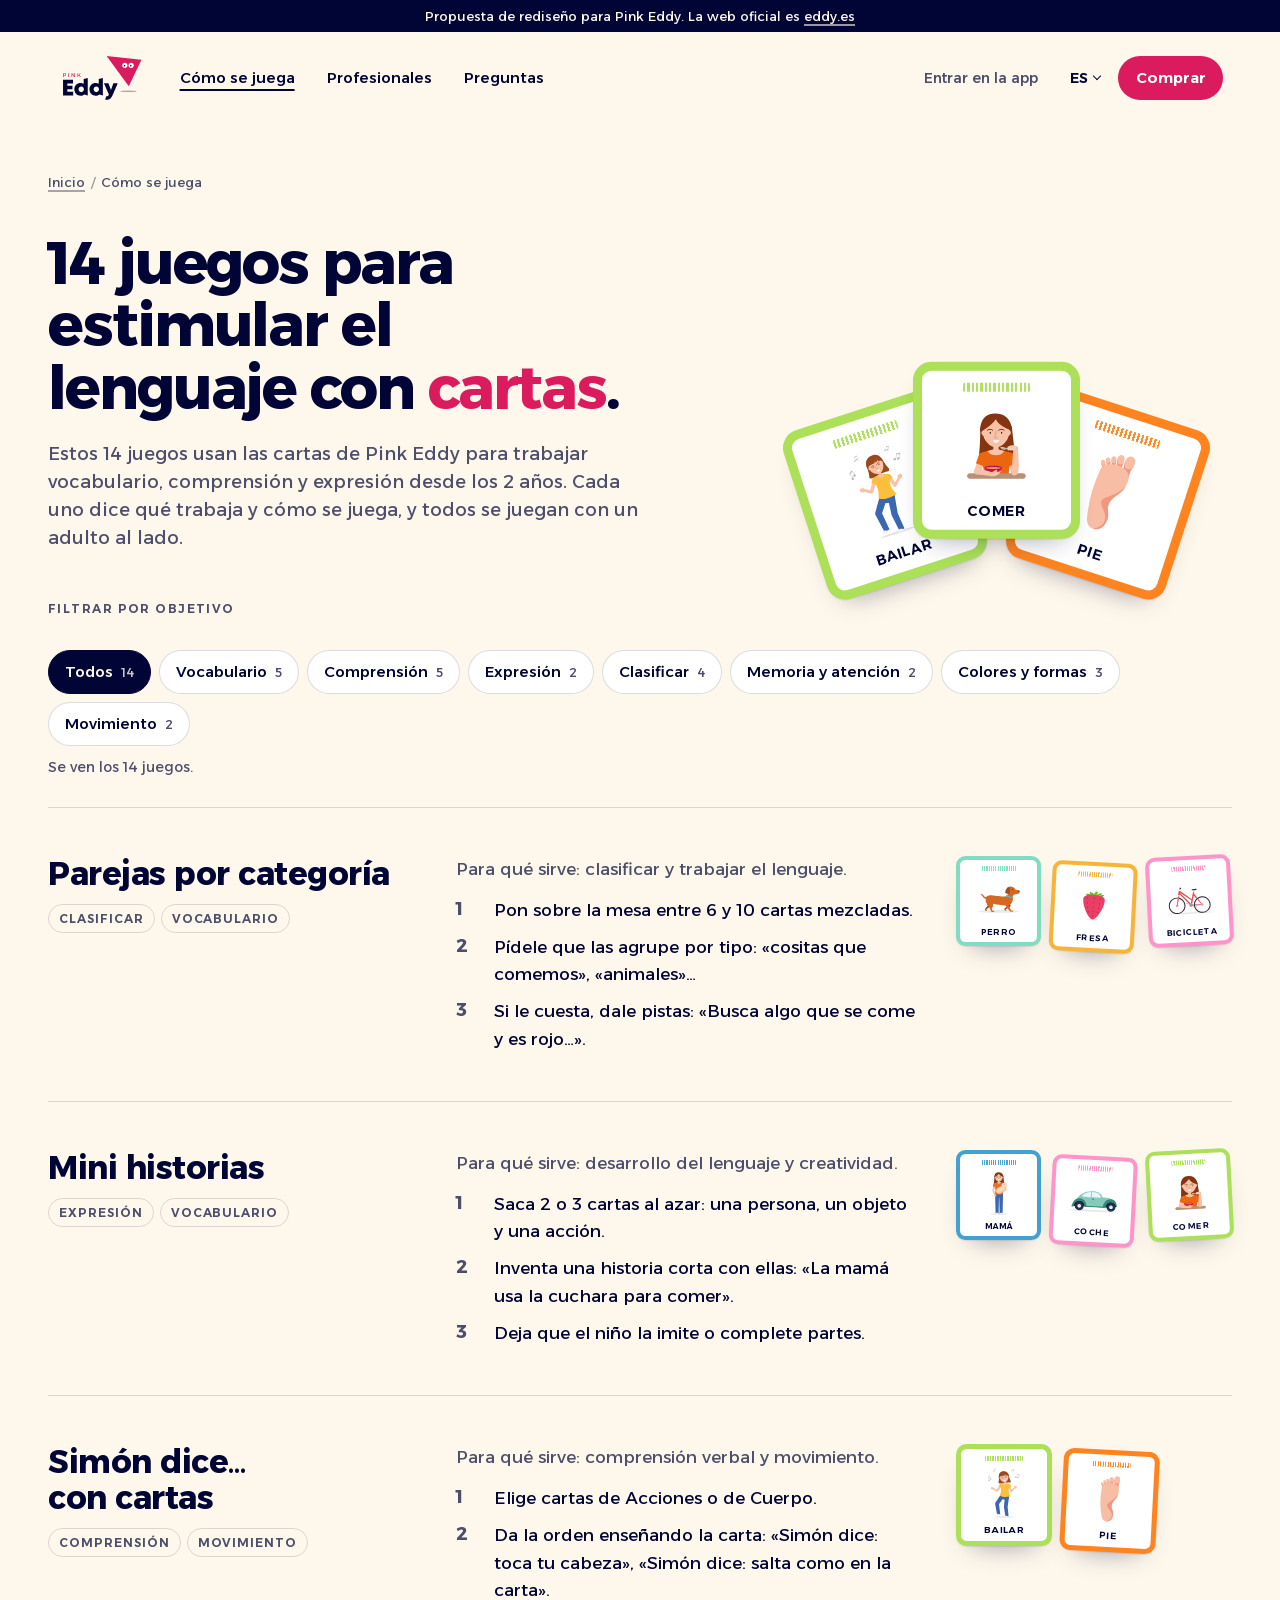
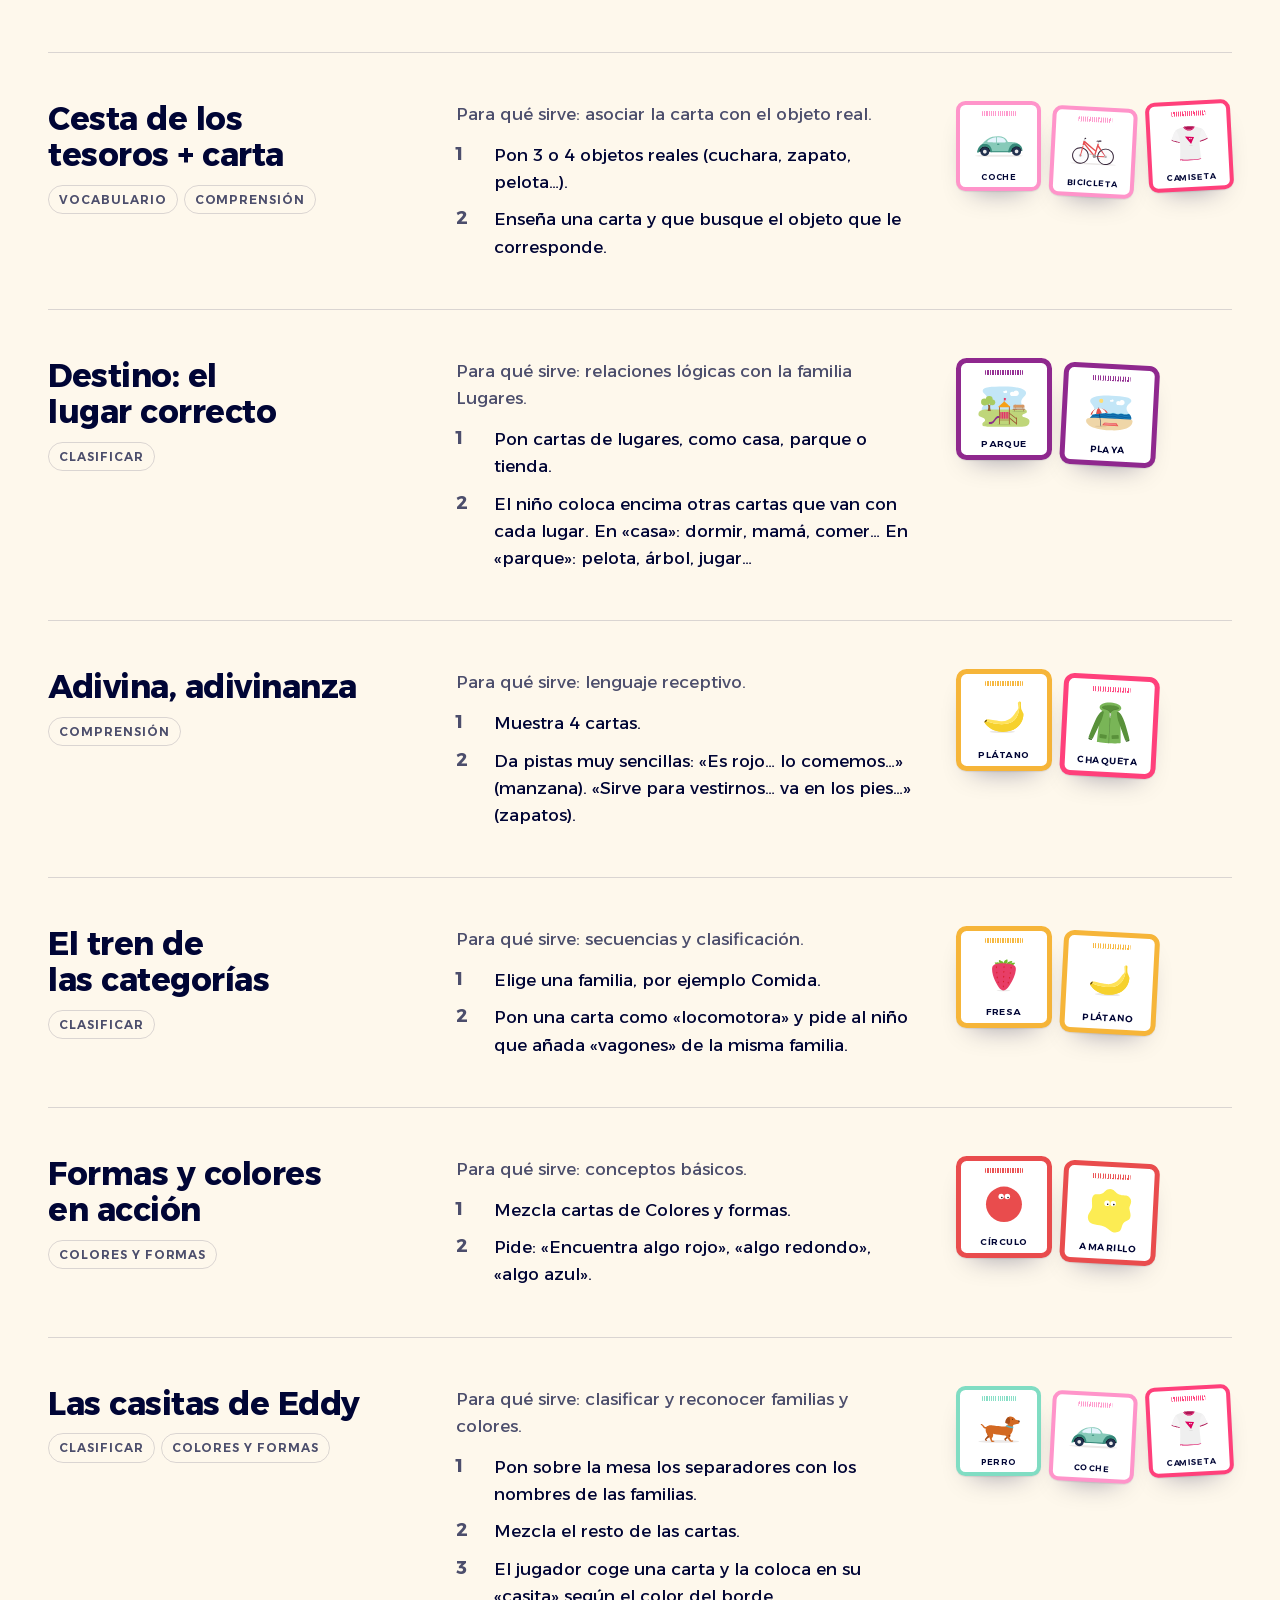
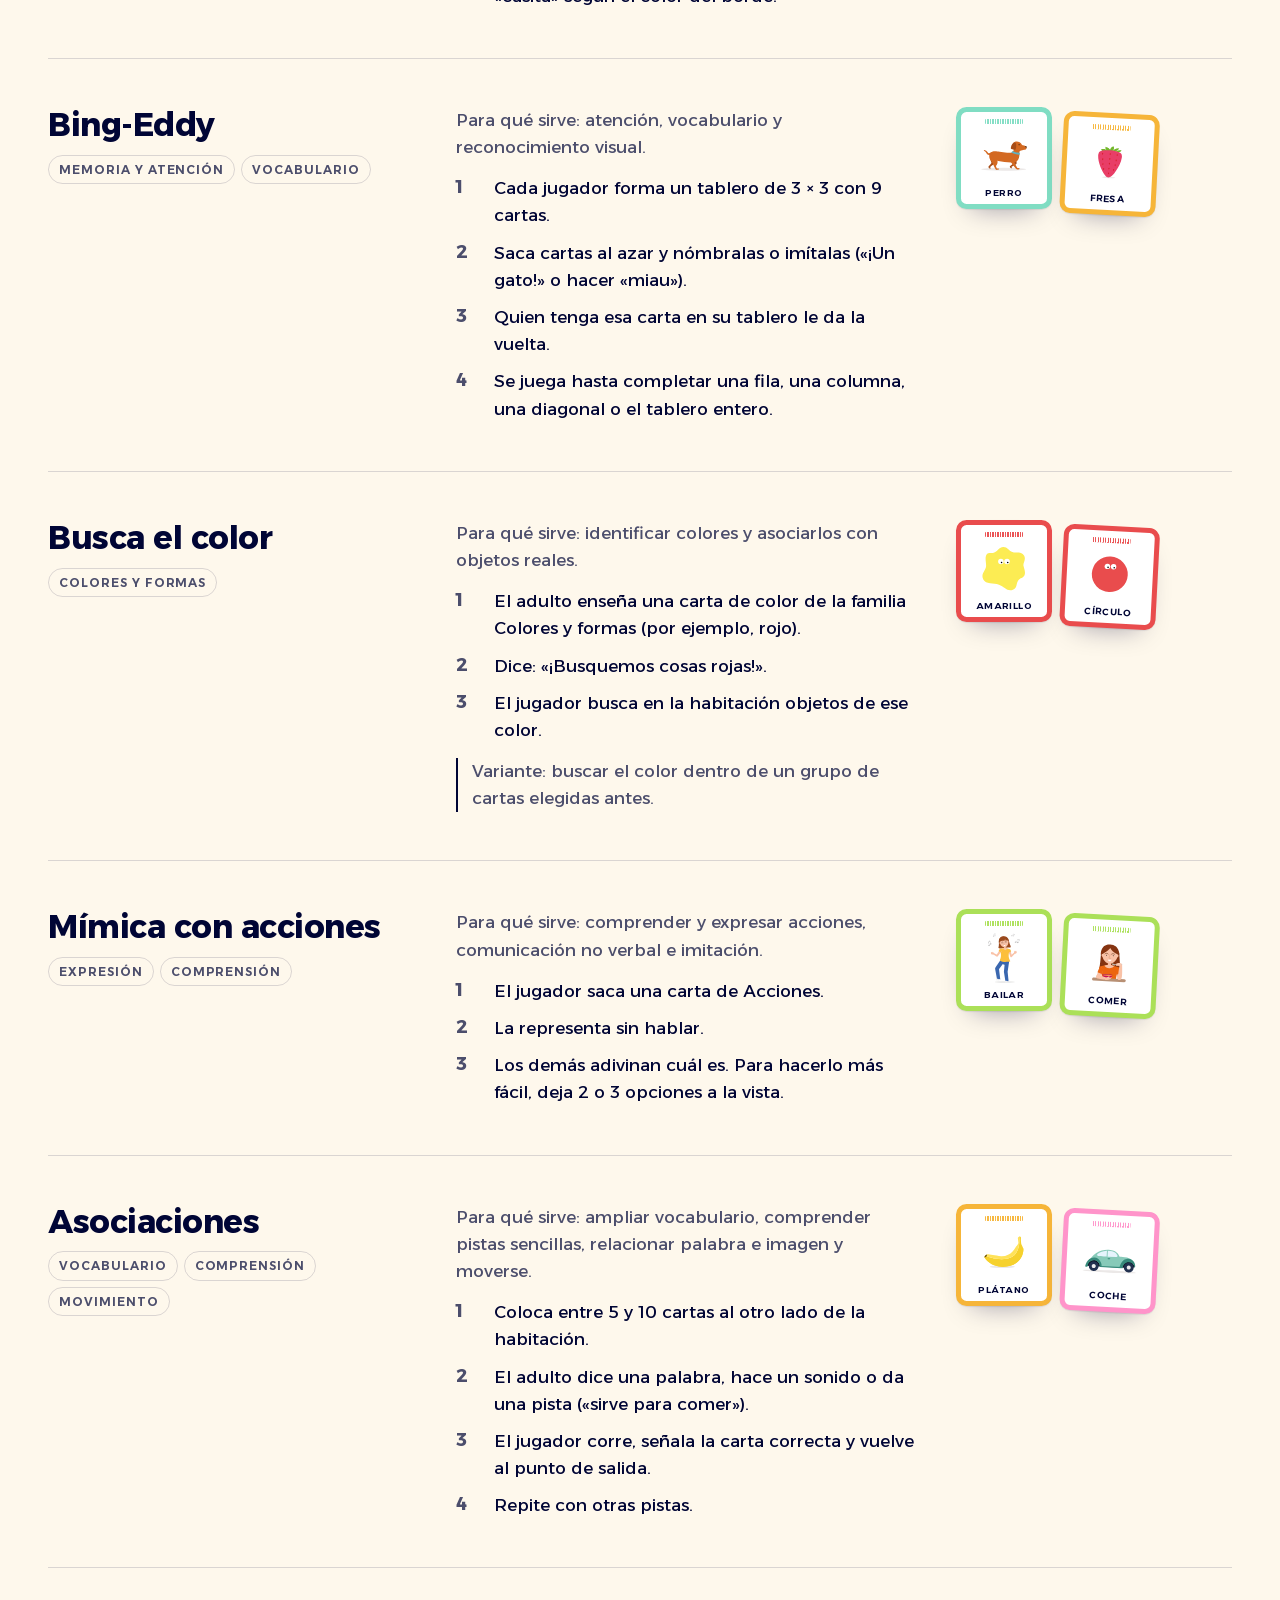
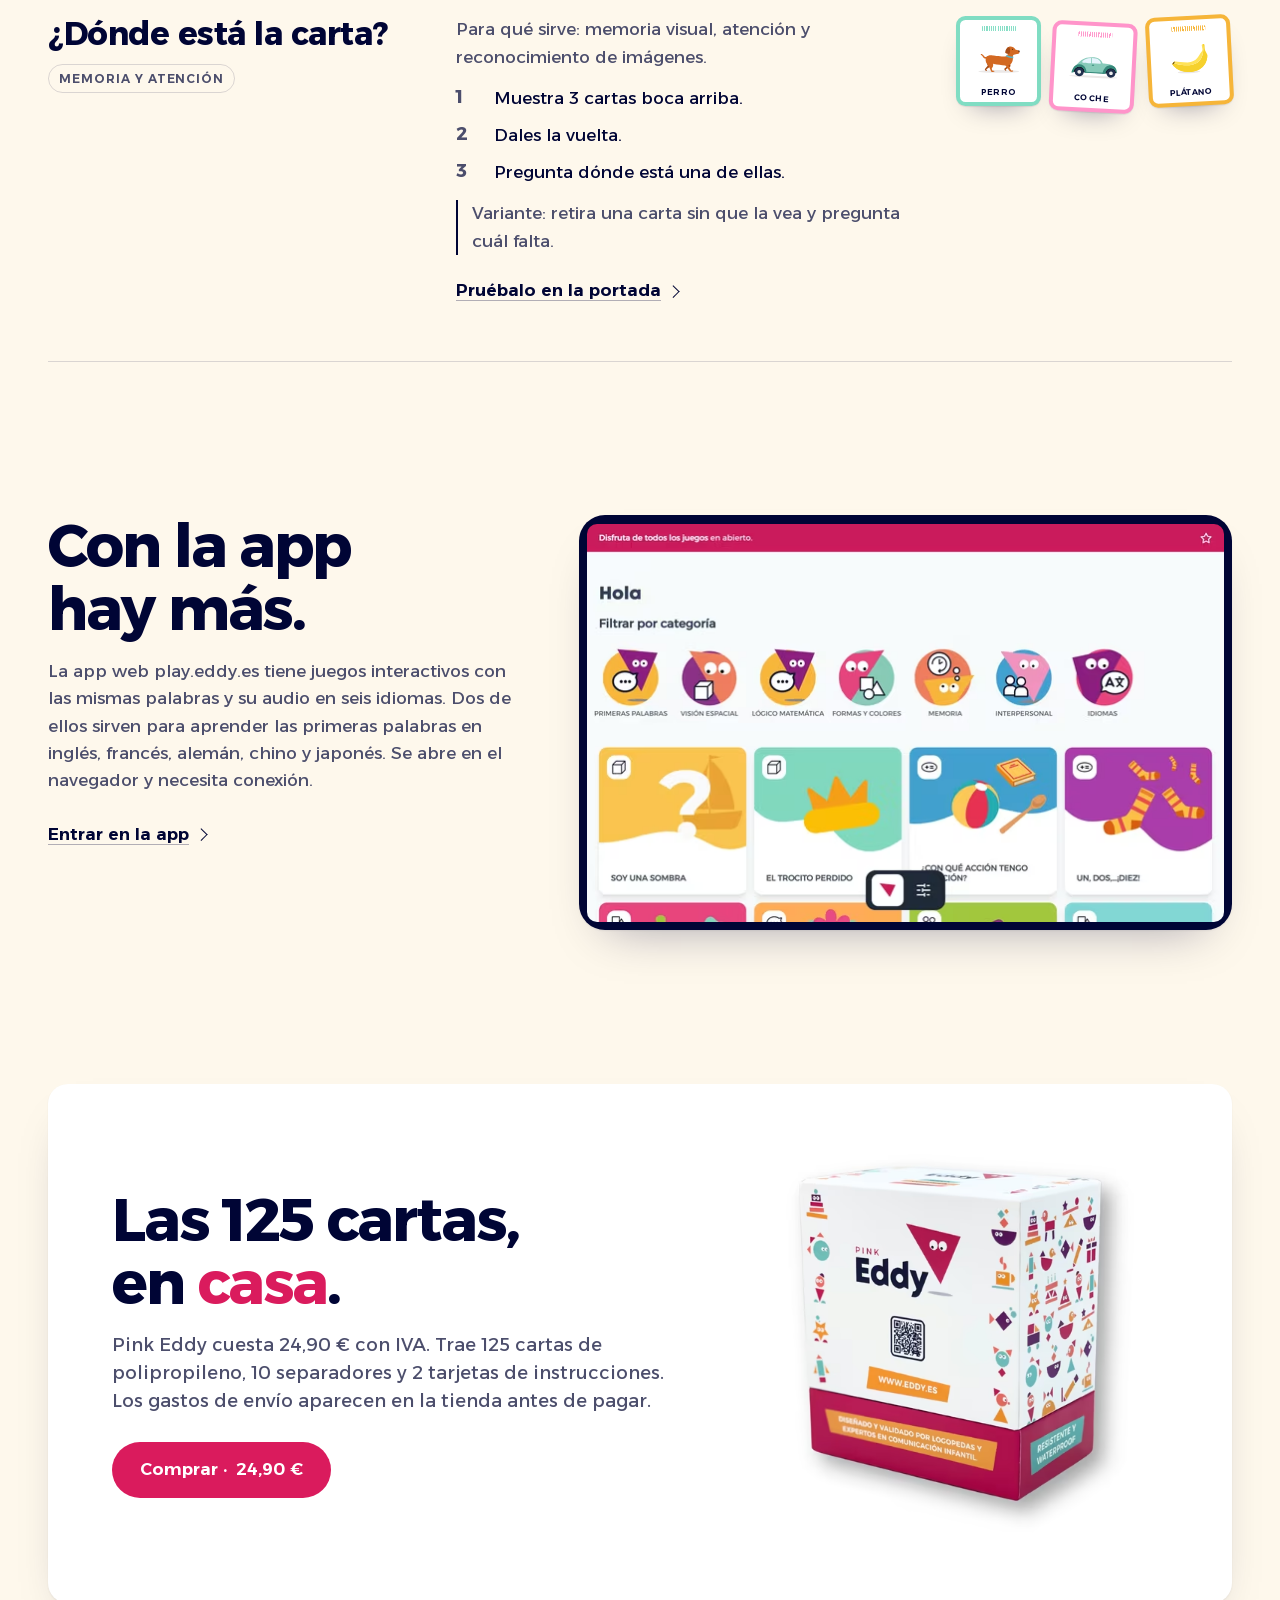
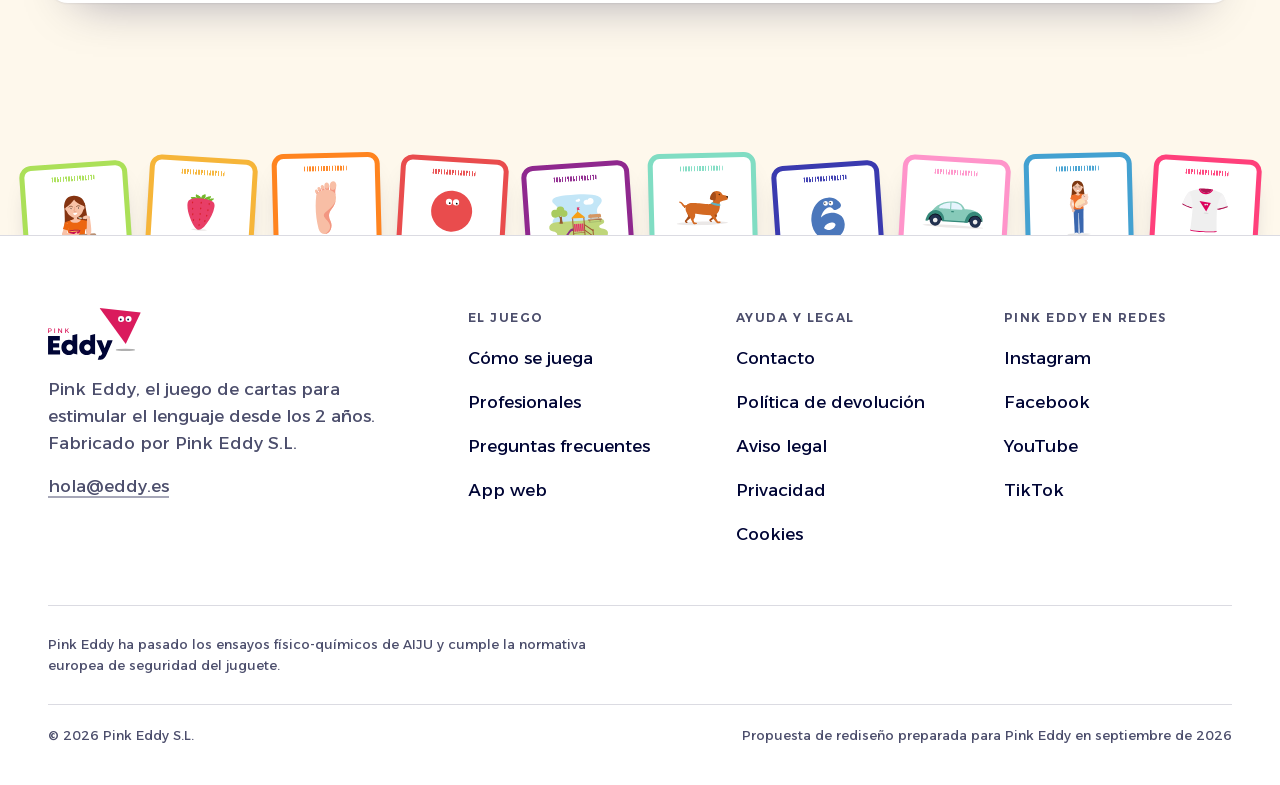
==== juegos/index.html @ e67829db "Propuesta de rediseño para Pink Eddy Co-Authored-By: Claude Opus 5.5 <noreply@anthropic.com>" ====
<!doctype html>
<html lang="es" class="demo">
<head>
<meta charset="utf-8">
<meta name="viewport" content="width=device-width, initial-scale=1">
<title>14 juegos para estimular el lenguaje con cartas | Pink Eddy</title>
<meta name="description" content="Juegos para estimular el lenguaje en niños desde los 2 años: objetivo y cómo se juega en cada uno. Con las cartas solas o con la app web de Pink Eddy.">
<!-- DEMO: quitar en producción (DEMO_MODE = False). La propuesta no debe indexarse mientras conviva con eddy.es -->
<meta name="robots" content="noindex, nofollow">
<link rel="canonical" href="https://www.eddy.es/juegos/">
<meta name="theme-color" content="#FEF8EC">
<meta name="color-scheme" content="light">
<link rel="icon" href="../favicon.svg" type="image/svg+xml">
<link rel="icon" href="../favicon-96.png" type="image/png" sizes="96x96">
<link rel="apple-touch-icon" href="../apple-touch-icon.png">
<link rel="manifest" href="../site.webmanifest">
<meta name="apple-mobile-web-app-title" content="Pink Eddy">
<meta property="og:type" content="website">
<meta property="og:site_name" content="Pink Eddy">
<meta property="og:locale" content="es_ES">
<meta property="og:title" content="14 juegos para estimular el lenguaje con cartas | Pink Eddy">
<meta property="og:description" content="Juegos para estimular el lenguaje en niños desde los 2 años: objetivo y cómo se juega en cada uno. Con las cartas solas o con la app web de Pink Eddy.">
<meta property="og:url" content="https://www.eddy.es/juegos/">
<!-- og:image apunta a la demo para que el enlace se vea al compartirlo. En producción: https://www.eddy.es/assets/img/og.jpg -->
<meta property="og:image" content="https://tubitas.github.io/eddy-propuesta/assets/img/og.jpg">
<meta property="og:image:width" content="1200">
<meta property="og:image:height" content="630">
<meta property="og:image:alt" content="Pink Eddy. Las primeras palabras se juegan. 125 cartas para estimular el lenguaje desde los 2 años">
<meta name="twitter:card" content="summary_large_image">
<meta name="twitter:title" content="14 juegos para estimular el lenguaje con cartas | Pink Eddy">
<meta name="twitter:description" content="Juegos para estimular el lenguaje en niños desde los 2 años: objetivo y cómo se juega en cada uno. Con las cartas solas o con la app web de Pink Eddy.">
<meta name="twitter:image" content="https://tubitas.github.io/eddy-propuesta/assets/img/og.jpg">
<link rel="preload" href="../assets/fonts/alexandria.woff2" as="font" type="font/woff2" crossorigin>
<link rel="stylesheet" href="../assets/css/eddy.css">
<script>document.documentElement.classList.add('js');setTimeout(function(){if(!window.__eddy)document.documentElement.classList.remove('js')},4000)</script>
<script src="../assets/js/eddy.js" defer></script>
<script type="application/ld+json">{"@context":"https://schema.org","@graph":[{"@type":"WebPage","@id":"https://www.eddy.es/juegos/#pagina","url":"https://www.eddy.es/juegos/","name":"14 juegos para estimular el lenguaje con cartas","inLanguage":"es","isPartOf":{"@id":"https://www.eddy.es/#web"},"about":{"@id":"https://www.eddy.es/#producto"}},{"@type":"BreadcrumbList","itemListElement":[{"@type":"ListItem","position":1,"name":"Inicio","item":"https://www.eddy.es/"},{"@type":"ListItem","position":2,"name":"Cómo se juega","item":"https://www.eddy.es/juegos/"}]},{"@type":"ItemList","name":"Juegos con las cartas de Pink Eddy","numberOfItems":14,"itemListElement":[{"@type":"ListItem","position":1,"item":{"@type":"HowTo","name":"Parejas por categoría","url":"https://www.eddy.es/juegos/#parejas-por-categoria","description":"Clasificar y trabajar el lenguaje.","step":[{"@type":"HowToStep","position":1,"text":"Pon sobre la mesa entre 6 y 10 cartas mezcladas."},{"@type":"HowToStep","position":2,"text":"Pídele que las agrupe por tipo: «cositas que comemos», «animales»…"},{"@type":"HowToStep","position":3,"text":"Si le cuesta, dale pistas: «Busca algo que se come y es rojo…»."}]}},{"@type":"ListItem","position":2,"item":{"@type":"HowTo","name":"Mini historias","url":"https://www.eddy.es/juegos/#mini-historias","description":"Desarrollo del lenguaje y creatividad.","step":[{"@type":"HowToStep","position":1,"text":"Saca 2 o 3 cartas al azar: una persona, un objeto y una acción."},{"@type":"HowToStep","position":2,"text":"Inventa una historia corta con ellas: «La mamá usa la cuchara para comer»."},{"@type":"HowToStep","position":3,"text":"Deja que el niño la imite o complete partes."}]}},{"@type":"ListItem","position":3,"item":{"@type":"HowTo","name":"Simón dice… con cartas","url":"https://www.eddy.es/juegos/#simon-dice","description":"Comprensión verbal y movimiento.","step":[{"@type":"HowToStep","position":1,"text":"Elige cartas de Acciones o de Cuerpo."},{"@type":"HowToStep","position":2,"text":"Da la orden enseñando la carta: «Simón dice: toca tu cabeza», «Simón dice: salta como en la carta»."}]}},{"@type":"ListItem","position":4,"item":{"@type":"HowTo","name":"Cesta de los tesoros + carta","url":"https://www.eddy.es/juegos/#cesta-de-los-tesoros","description":"Asociar la carta con el objeto real.","step":[{"@type":"HowToStep","position":1,"text":"Pon 3 o 4 objetos reales (cuchara, zapato, pelota…)."},{"@type":"HowToStep","position":2,"text":"Enseña una carta y que busque el objeto que le corresponde."}]}},{"@type":"ListItem","position":5,"item":{"@type":"HowTo","name":"Destino: el lugar correcto","url":"https://www.eddy.es/juegos/#destino-el-lugar-correcto","description":"Relaciones lógicas con la familia Lugares.","step":[{"@type":"HowToStep","position":1,"text":"Pon cartas de lugares, como casa, parque o tienda."},{"@type":"HowToStep","position":2,"text":"El niño coloca encima otras cartas que van con cada lugar. En «casa»: dormir, mamá, comer… En «parque»: pelota, árbol, jugar…"}]}},{"@type":"ListItem","position":6,"item":{"@type":"HowTo","name":"Adivina, adivinanza","url":"https://www.eddy.es/juegos/#adivina-adivinanza","description":"Lenguaje receptivo.","step":[{"@type":"HowToStep","position":1,"text":"Muestra 4 cartas."},{"@type":"HowToStep","position":2,"text":"Da pistas muy sencillas: «Es rojo… lo comemos…» (manzana). «Sirve para vestirnos… va en los pies…» (zapatos)."}]}},{"@type":"ListItem","position":7,"item":{"@type":"HowTo","name":"El tren de las categorías","url":"https://www.eddy.es/juegos/#el-tren-de-las-categorias","description":"Secuencias y clasificación.","step":[{"@type":"HowToStep","position":1,"text":"Elige una familia, por ejemplo Comida."},{"@type":"HowToStep","position":2,"text":"Pon una carta como «locomotora» y pide al niño que añada «vagones» de la misma familia."}]}},{"@type":"ListItem","position":8,"item":{"@type":"HowTo","name":"Formas y colores en acción","url":"https://www.eddy.es/juegos/#formas-y-colores-en-accion","description":"Conceptos básicos.","step":[{"@type":"HowToStep","position":1,"text":"Mezcla cartas de Colores y formas."},{"@type":"HowToStep","position":2,"text":"Pide: «Encuentra algo rojo», «algo redondo», «algo azul»."}]}},{"@type":"ListItem","position":9,"item":{"@type":"HowTo","name":"Las casitas de Eddy","url":"https://www.eddy.es/juegos/#las-casitas-de-eddy","description":"Clasificar y reconocer familias y colores.","step":[{"@type":"HowToStep","position":1,"text":"Pon sobre la mesa los separadores con los nombres de las familias."},{"@type":"HowToStep","position":2,"text":"Mezcla el resto de las cartas."},{"@type":"HowToStep","position":3,"text":"El jugador coge una carta y la coloca en su «casita» según el color del borde."}]}},{"@type":"ListItem","position":10,"item":{"@type":"HowTo","name":"Bing-Eddy","url":"https://www.eddy.es/juegos/#bing-eddy","description":"Atención, vocabulario y reconocimiento visual.","step":[{"@type":"HowToStep","position":1,"text":"Cada jugador forma un tablero de 3 × 3 con 9 cartas."},{"@type":"HowToStep","position":2,"text":"Saca cartas al azar y nómbralas o imítalas («¡Un gato!» o hacer «miau»)."},{"@type":"HowToStep","position":3,"text":"Quien tenga esa carta en su tablero le da la vuelta."},{"@type":"HowToStep","position":4,"text":"Se juega hasta completar una fila, una columna, una diagonal o el tablero entero."}]}},{"@type":"ListItem","position":11,"item":{"@type":"HowTo","name":"Busca el color","url":"https://www.eddy.es/juegos/#busca-el-color","description":"Identificar colores y asociarlos con objetos reales.","step":[{"@type":"HowToStep","position":1,"text":"El adulto enseña una carta de color de la familia Colores y formas (por ejemplo, rojo)."},{"@type":"HowToStep","position":2,"text":"Dice: «¡Busquemos cosas rojas!»."},{"@type":"HowToStep","position":3,"text":"El jugador busca en la habitación objetos de ese color."},{"@type":"HowToStep","position":4,"name":"Variante","text":"Buscar el color dentro de un grupo de cartas elegidas antes."}]}},{"@type":"ListItem","position":12,"item":{"@type":"HowTo","name":"Mímica con acciones","url":"https://www.eddy.es/juegos/#mimica-con-acciones","description":"Comprender y expresar acciones, comunicación no verbal e imitación.","step":[{"@type":"HowToStep","position":1,"text":"El jugador saca una carta de Acciones."},{"@type":"HowToStep","position":2,"text":"La representa sin hablar."},{"@type":"HowToStep","position":3,"text":"Los demás adivinan cuál es. Para hacerlo más fácil, deja 2 o 3 opciones a la vista."}]}},{"@type":"ListItem","position":13,"item":{"@type":"HowTo","name":"Asociaciones","url":"https://www.eddy.es/juegos/#asociaciones","description":"Ampliar vocabulario, comprender pistas sencillas, relacionar palabra e imagen y moverse.","step":[{"@type":"HowToStep","position":1,"text":"Coloca entre 5 y 10 cartas al otro lado de la habitación."},{"@type":"HowToStep","position":2,"text":"El adulto dice una palabra, hace un sonido o da una pista («sirve para comer»)."},{"@type":"HowToStep","position":3,"text":"El jugador corre, señala la carta correcta y vuelve al punto de salida."},{"@type":"HowToStep","position":4,"text":"Repite con otras pistas."}]}},{"@type":"ListItem","position":14,"item":{"@type":"HowTo","name":"¿Dónde está la carta?","url":"https://www.eddy.es/juegos/#donde-esta-la-carta","description":"Memoria visual, atención y reconocimiento de imágenes.","step":[{"@type":"HowToStep","position":1,"text":"Muestra 3 cartas boca arriba."},{"@type":"HowToStep","position":2,"text":"Dales la vuelta."},{"@type":"HowToStep","position":3,"text":"Pregunta dónde está una de ellas."},{"@type":"HowToStep","position":4,"name":"Variante","text":"Retira una carta sin que la vea y pregunta cuál falta."}]}}]}]}</script>
</head>
<body data-precio-eur="24.90" data-demo>
<a class="salto" href="#contenido">Saltar al contenido</a>
<header class="cab" data-cab>
  <p class="cinta">Propuesta de rediseño<span class="cinta__larga"> para Pink Eddy</span>. La web oficial es <a href="https://www.eddy.es/">eddy.es</a></p>
  <div class="cab__caps">
    <a class="cab__logo" href="../" aria-label="Pink Eddy, inicio"><svg xmlns="http://www.w3.org/2000/svg" viewBox="0 0 175.33 98" width="175" height="98" aria-hidden="true" focusable="false"><svg x="0" y="38" width="122.33" height="60" viewBox="0 0 418 205"><g fill="none" transform="translate(.32 .79)"><g fill="#000535"><path d="m77.56 140.97h-44.93v-17.81h39.07v-26.88h-39.07v-17.51h43.49v-28.33h-76.11v118.95h77.55z"/><path d="m157.24 80.99c-6.58-4.08-14.33-6.37-22.8-6.37-28.16 0-48.21 20.37-48.21 48.89s20.06 48.98 48.21 48.98c10.69 0 20.21-3.64 27.68-9.92l26.37 6.81v-132.29l-31.25 7.16v36.75zm-18.57 63.52c-11.84 0-20.54-9.02-20.54-21s8.7-21 20.54-21 20.54 9.02 20.54 21-8.7 21-20.54 21z"/><path d="m272.28 80.99c-6.58-4.08-14.33-6.37-22.8-6.37-28.16 0-48.21 20.37-48.21 48.89s20.06 48.98 48.21 48.98c10.69 0 20.21-3.64 27.68-9.92l26.37 6.81v-132.29l-31.25 7.16v36.75zm-18.57 63.52c-11.84 0-20.54-9.02-20.54-21s8.7-21 20.54-21 20.54 9.02 20.54 21-8.7 21-20.54 21z"/><path d="m365.49 128.18-19.47-50.55h-34.35l37.92 84.18c-4.28 11.42-7.93 14.57-20.02 14.57l-8.69 27.16h10.82c23.69 0 35.06-10.15 47.43-38.23l38.46-87.68h-33.96l-18.15 50.55z"/></g><g fill="#da1b5d"><path d="m20.42 2.64c-2.04-1.76-4.92-2.64-8.64-2.64h-11.78v29.56h4.98v-8.99h6.8c3.72 0 6.59-.92 8.64-2.77 2.04-1.84 3.06-4.43 3.06-7.75s-1.02-5.65-3.06-7.41zm-3.56 12.16c-1.24 1-3 1.5-5.28 1.5h-6.59v-12.03h6.59c2.28 0 4.04.49 5.28 1.46s1.86 2.46 1.86 4.45-.62 3.63-1.86 4.62z"/><path d="m40.25 0h4.98v29.56h-4.98z"/><path d="m85.56 21.7-15.84-21.7h-4.9v29.56h4.99v-21.6l15.75 21.6h4.9v-29.56h-4.9z"/><path d="m135.05 0h-5.87l-14.11 15.88v-15.88h-4.98v29.56h4.98v-7.65l5.04-5.52 9.7 13.17h6l-12.27-16.94z"/></g></g></svg><svg x="97.33" y="0" width="78" height="81" viewBox="0 0 156 162"><g transform="translate(-152.45)"><path d="M251.33,135.32,308.24,16.41,152.45,0Z" fill="#DA1B5D"/><ellipse cx="36.8" cy="4.09" rx="36.8" ry="4.09" transform="translate(213.42 153.91)" fill="#000" fill-opacity=".31"/></g></svg><g><circle cx="138.08" cy="20.75" r="5.75" fill="#fff"/><circle cx="152.08" cy="20.75" r="5.75" fill="#fff"/><circle cx="137.3" cy="21.6" r="1.75" fill="#000535"/><circle cx="151.3" cy="21.6" r="1.75" fill="#000535"/></g></svg></a>
    <nav class="cab__nav" aria-label="Principal"><ul><li><a href="../juegos/" aria-current="page">Cómo se juega</a></li><li><a href="../profesionales/">Profesionales</a></li><li><a href="../preguntas-frecuentes/">Preguntas</a></li></ul></nav>
    <div class="cab__acc">
      <a class="cab__app" href="https://play.eddy.es/">Entrar en la app</a>
      <details class="idioma"><summary aria-label="Idioma: español. Cambiar idioma">ES</summary><ul><li><a href="https://www.eddy.es/" hreflang="es" lang="es" aria-current="true">Español<span>ES</span></a></li><li><a href="https://www.eddy.es/en/" hreflang="en" lang="en">English<span>EN</span></a></li><li><a href="https://www.eddy.es/fr/" hreflang="fr" lang="fr">Français<span>FR</span></a></li><li><a href="https://www.eddy.es/de/" hreflang="de" lang="de">Deutsch<span>DE</span></a></li><li><a href="https://www.eddy.es/zh/" hreflang="zh" lang="zh">简体中文<span>ZH</span></a></li><li><a href="https://www.eddy.es/ja/" hreflang="ja" lang="ja">日本語<span>JA</span></a></li><li class="idioma__nota">Las otras versiones son las de eddy.es hoy.</li></ul></details>
      <a class="btn btn--rosa btn--s cab__comprar" href="../#comprar" data-comprar-cab>Comprar</a>
      <a class="cab__menu cab__menu--sinjs" href="#pie">Menú</a>
      <button class="cab__menu" type="button" aria-expanded="false" aria-controls="menu-movil" data-menu-btn><span>Menú</span></button>
    </div>
  </div>
  <div class="menu" id="menu-movil" hidden>
    <nav aria-label="Menú del móvil">
      <ul class="menu__lista"><li><a href="../juegos/">Cómo se juega</a></li><li><a href="../profesionales/">Profesionales</a></li><li><a href="../preguntas-frecuentes/">Preguntas</a></li><li><a href="../#comprar">Comprar</a></li></ul>
      <div class="menu__pie">
        <a class="enlace" href="https://play.eddy.es/">Entrar en la app</a>
        <div><span class="micro micro--noche">Idioma</span><ul class="menu__idiomas" style="margin-top:10px"><li><a href="https://www.eddy.es/" hreflang="es" lang="es">Español</a></li><li><a href="https://www.eddy.es/en/" hreflang="en" lang="en">English</a></li><li><a href="https://www.eddy.es/fr/" hreflang="fr" lang="fr">Français</a></li><li><a href="https://www.eddy.es/de/" hreflang="de" lang="de">Deutsch</a></li><li><a href="https://www.eddy.es/zh/" hreflang="zh" lang="zh">简体中文</a></li><li><a href="https://www.eddy.es/ja/" hreflang="ja" lang="ja">日本語</a></li></ul></div>
      </div>
    </nav>
  </div>
</header>
<main id="contenido">
  <section class="pag-cab" data-heroe aria-labelledby="titulo">
    <div class="contenedor">
      <nav class="migas" aria-label="Estás en"><ol><li><a href="../">Inicio</a></li><li aria-current="page">Cómo se juega</li></ol></nav>
      <div class="pag-cab__rejilla">
        <div>
          <h1 class="h2" id="titulo">14 juegos para estimular el lenguaje con <em>cartas</em>.</h1>
          <p class="lead">Estos 14 juegos usan las cartas de Pink Eddy para trabajar vocabulario, comprensión y expresión desde los 2 años. Cada uno dice qué trabaja y cómo se juega, y todos se juegan con un adulto al lado.</p>
        </div>
        <ul class="abanico sin-lista" aria-hidden="true"><li><div class="carta" style="--c:#ABE058"><div class="carta__cara"><img src="../assets/cartas/001-bailar.svg" width="191" height="157" alt="" decoding="async"><span class="carta__nombre">Bailar</span></div></div></li><li><div class="carta" style="--c:#ABE058"><div class="carta__cara"><img src="../assets/cartas/003-comer.svg" width="191" height="157" alt="" decoding="async"><span class="carta__nombre">Comer</span></div></div></li><li><div class="carta" style="--c:#FF841F"><div class="carta__cara"><img src="../assets/cartas/040-pie.svg" width="191" height="157" alt="" decoding="async"><span class="carta__nombre">Pie</span></div></div></li></ul>
      </div>
      <div class="filtros-wrap">
        <span class="micro micro--noche" id="filtro-t">Filtrar por objetivo</span>
        <ul class="filtros" aria-labelledby="filtro-t"><li><button class="filtro" type="button" data-filtro="todos" aria-pressed="true">Todos <span>14</span></button></li><li><button class="filtro" type="button" data-filtro="vocabulario" aria-pressed="false">Vocabulario <span>5</span></button></li><li><button class="filtro" type="button" data-filtro="comprension" aria-pressed="false">Comprensión <span>5</span></button></li><li><button class="filtro" type="button" data-filtro="expresion" aria-pressed="false">Expresión <span>2</span></button></li><li><button class="filtro" type="button" data-filtro="clasificar" aria-pressed="false">Clasificar <span>4</span></button></li><li><button class="filtro" type="button" data-filtro="memoria" aria-pressed="false">Memoria y atención <span>2</span></button></li><li><button class="filtro" type="button" data-filtro="conceptos" aria-pressed="false">Colores y formas <span>3</span></button></li><li><button class="filtro" type="button" data-filtro="movimiento" aria-pressed="false">Movimiento <span>2</span></button></li></ul>
        <p class="filtros__estado" data-filtro-estado role="status">Se ven los 14 juegos.</p>
      </div>
      <ol class="juegos sin-lista" id="masjuegos"><li class="juego-fila" id="parejas-por-categoria" data-objetivos="clasificar vocabulario" data-reveal>
  <div class="juego-fila__cab"><h2 class="h3">Parejas por categoría</h2><ul class="etiquetas" aria-label="Qué trabaja"><li>Clasificar</li><li>Vocabulario</li></ul></div>
  <div><p class="juego-fila__obj">Para qué sirve: clasificar y trabajar el lenguaje.</p><ol class="pasos" style="margin-top:14px" aria-label="Cómo se juega"><li>Pon sobre la mesa entre 6 y 10 cartas mezcladas.</li><li>Pídele que las agrupe por tipo: «cositas que comemos», «animales»…</li><li>Si le cuesta, dale pistas: «Busca algo que se come y es rojo…».</li></ol></div>
  <ul class="minis" aria-hidden="true"><li><div class="carta carta--mini" style="--c:#80DDC3"><div class="carta__cara"><img src="../assets/cartas/069-perro.svg" width="191" height="157" alt="" loading="lazy" decoding="async"><span class="carta__nombre">Perro</span></div></div></li><li><div class="carta carta--mini" style="--c:#F6B539"><div class="carta__cara"><img src="../assets/cartas/016-fresa.svg" width="191" height="157" alt="" loading="lazy" decoding="async"><span class="carta__nombre">Fresa</span></div></div></li><li><div class="carta carta--mini" style="--c:#FF94CA"><div class="carta__cara"><img src="../assets/cartas/087-bicicleta.svg" width="191" height="157" alt="" loading="lazy" decoding="async"><span class="carta__nombre">Bicicleta</span></div></div></li></ul>
</li><li class="juego-fila" id="mini-historias" data-objetivos="expresion vocabulario" data-reveal>
  <div class="juego-fila__cab"><h2 class="h3">Mini historias</h2><ul class="etiquetas" aria-label="Qué trabaja"><li>Expresión</li><li>Vocabulario</li></ul></div>
  <div><p class="juego-fila__obj">Para qué sirve: desarrollo del lenguaje y creatividad.</p><ol class="pasos" style="margin-top:14px" aria-label="Cómo se juega"><li>Saca 2 o 3 cartas al azar: una persona, un objeto y una acción.</li><li>Inventa una historia corta con ellas: «La mamá usa la cuchara para comer».</li><li>Deja que el niño la imite o complete partes.</li></ol></div>
  <ul class="minis" aria-hidden="true"><li><div class="carta carta--mini" style="--c:#43A1D1"><div class="carta__cara"><img src="../assets/cartas/109-mama.svg" width="191" height="157" alt="" loading="lazy" decoding="async"><span class="carta__nombre">Mamá</span></div></div></li><li><div class="carta carta--mini" style="--c:#FF94CA"><div class="carta__cara"><img src="../assets/cartas/089-coche.svg" width="191" height="157" alt="" loading="lazy" decoding="async"><span class="carta__nombre">Coche</span></div></div></li><li><div class="carta carta--mini" style="--c:#ABE058"><div class="carta__cara"><img src="../assets/cartas/003-comer.svg" width="191" height="157" alt="" loading="lazy" decoding="async"><span class="carta__nombre">Comer</span></div></div></li></ul>
</li><li class="juego-fila" id="simon-dice" data-objetivos="comprension movimiento" data-reveal>
  <div class="juego-fila__cab"><h2 class="h3">Simón dice… con cartas</h2><ul class="etiquetas" aria-label="Qué trabaja"><li>Comprensión</li><li>Movimiento</li></ul></div>
  <div><p class="juego-fila__obj">Para qué sirve: comprensión verbal y movimiento.</p><ol class="pasos" style="margin-top:14px" aria-label="Cómo se juega"><li>Elige cartas de Acciones o de Cuerpo.</li><li>Da la orden enseñando la carta: «Simón dice: toca tu cabeza», «Simón dice: salta como en la carta».</li></ol></div>
  <ul class="minis" aria-hidden="true"><li><div class="carta carta--mini" style="--c:#ABE058"><div class="carta__cara"><img src="../assets/cartas/001-bailar.svg" width="191" height="157" alt="" loading="lazy" decoding="async"><span class="carta__nombre">Bailar</span></div></div></li><li><div class="carta carta--mini" style="--c:#FF841F"><div class="carta__cara"><img src="../assets/cartas/040-pie.svg" width="191" height="157" alt="" loading="lazy" decoding="async"><span class="carta__nombre">Pie</span></div></div></li></ul>
</li><li class="juego-fila" id="cesta-de-los-tesoros" data-objetivos="vocabulario comprension" data-reveal>
  <div class="juego-fila__cab"><h2 class="h3">Cesta de los tesoros + carta</h2><ul class="etiquetas" aria-label="Qué trabaja"><li>Vocabulario</li><li>Comprensión</li></ul></div>
  <div><p class="juego-fila__obj">Para qué sirve: asociar la carta con el objeto real.</p><ol class="pasos" style="margin-top:14px" aria-label="Cómo se juega"><li>Pon 3 o 4 objetos reales (cuchara, zapato, pelota…).</li><li>Enseña una carta y que busque el objeto que le corresponde.</li></ol></div>
  <ul class="minis" aria-hidden="true"><li><div class="carta carta--mini" style="--c:#FF94CA"><div class="carta__cara"><img src="../assets/cartas/089-coche.svg" width="191" height="157" alt="" loading="lazy" decoding="async"><span class="carta__nombre">Coche</span></div></div></li><li><div class="carta carta--mini" style="--c:#FF94CA"><div class="carta__cara"><img src="../assets/cartas/087-bicicleta.svg" width="191" height="157" alt="" loading="lazy" decoding="async"><span class="carta__nombre">Bicicleta</span></div></div></li><li><div class="carta carta--mini" style="--c:#FF407B"><div class="carta__cara"><img src="../assets/cartas/117-camiseta.svg" width="191" height="157" alt="" loading="lazy" decoding="async"><span class="carta__nombre">Camiseta</span></div></div></li></ul>
</li><li class="juego-fila" id="destino-el-lugar-correcto" data-objetivos="clasificar" data-reveal>
  <div class="juego-fila__cab"><h2 class="h3">Destino: el lugar correcto</h2><ul class="etiquetas" aria-label="Qué trabaja"><li>Clasificar</li></ul></div>
  <div><p class="juego-fila__obj">Para qué sirve: relaciones lógicas con la familia Lugares.</p><ol class="pasos" style="margin-top:14px" aria-label="Cómo se juega"><li>Pon cartas de lugares, como casa, parque o tienda.</li><li>El niño coloca encima otras cartas que van con cada lugar. En «casa»: dormir, mamá, comer… En «parque»: pelota, árbol, jugar…</li></ol></div>
  <ul class="minis" aria-hidden="true"><li><div class="carta carta--mini" style="--c:#8F288E"><div class="carta__cara"><img src="../assets/cartas/054-parque.svg" width="191" height="157" alt="" loading="lazy" decoding="async"><span class="carta__nombre">Parque</span></div></div></li><li><div class="carta carta--mini" style="--c:#8F288E"><div class="carta__cara"><img src="../assets/cartas/055-playa.svg" width="191" height="157" alt="" loading="lazy" decoding="async"><span class="carta__nombre">Playa</span></div></div></li></ul>
</li><li class="juego-fila" id="adivina-adivinanza" data-objetivos="comprension" data-reveal>
  <div class="juego-fila__cab"><h2 class="h3">Adivina, adivinanza</h2><ul class="etiquetas" aria-label="Qué trabaja"><li>Comprensión</li></ul></div>
  <div><p class="juego-fila__obj">Para qué sirve: lenguaje receptivo.</p><ol class="pasos" style="margin-top:14px" aria-label="Cómo se juega"><li>Muestra 4 cartas.</li><li>Da pistas muy sencillas: «Es rojo… lo comemos…» (manzana). «Sirve para vestirnos… va en los pies…» (zapatos).</li></ol></div>
  <ul class="minis" aria-hidden="true"><li><div class="carta carta--mini" style="--c:#F6B539"><div class="carta__cara"><img src="../assets/cartas/025-platano.svg" width="191" height="157" alt="" loading="lazy" decoding="async"><span class="carta__nombre">Plátano</span></div></div></li><li><div class="carta carta--mini" style="--c:#FF407B"><div class="carta__cara"><img src="../assets/cartas/118-chaqueta.svg" width="191" height="157" alt="" loading="lazy" decoding="async"><span class="carta__nombre">Chaqueta</span></div></div></li></ul>
</li><li class="juego-fila" id="el-tren-de-las-categorias" data-objetivos="clasificar" data-reveal>
  <div class="juego-fila__cab"><h2 class="h3">El tren de las categorías</h2><ul class="etiquetas" aria-label="Qué trabaja"><li>Clasificar</li></ul></div>
  <div><p class="juego-fila__obj">Para qué sirve: secuencias y clasificación.</p><ol class="pasos" style="margin-top:14px" aria-label="Cómo se juega"><li>Elige una familia, por ejemplo Comida.</li><li>Pon una carta como «locomotora» y pide al niño que añada «vagones» de la misma familia.</li></ol></div>
  <ul class="minis" aria-hidden="true"><li><div class="carta carta--mini" style="--c:#F6B539"><div class="carta__cara"><img src="../assets/cartas/016-fresa.svg" width="191" height="157" alt="" loading="lazy" decoding="async"><span class="carta__nombre">Fresa</span></div></div></li><li><div class="carta carta--mini" style="--c:#F6B539"><div class="carta__cara"><img src="../assets/cartas/025-platano.svg" width="191" height="157" alt="" loading="lazy" decoding="async"><span class="carta__nombre">Plátano</span></div></div></li></ul>
</li><li class="juego-fila" id="formas-y-colores-en-accion" data-objetivos="conceptos" data-reveal>
  <div class="juego-fila__cab"><h2 class="h3">Formas y colores en acción</h2><ul class="etiquetas" aria-label="Qué trabaja"><li>Colores y formas</li></ul></div>
  <div><p class="juego-fila__obj">Para qué sirve: conceptos básicos.</p><ol class="pasos" style="margin-top:14px" aria-label="Cómo se juega"><li>Mezcla cartas de Colores y formas.</li><li>Pide: «Encuentra algo rojo», «algo redondo», «algo azul».</li></ol></div>
  <ul class="minis" aria-hidden="true"><li><div class="carta carta--mini" style="--c:#E94C4D"><div class="carta__cara"><img src="../assets/cartas/044-circulo.svg" width="191" height="157" alt="" loading="lazy" decoding="async"><span class="carta__nombre">Círculo</span></div></div></li><li><div class="carta carta--mini" style="--c:#E94C4D"><div class="carta__cara"><img src="../assets/cartas/041-amarillo.svg" width="191" height="157" alt="" loading="lazy" decoding="async"><span class="carta__nombre">Amarillo</span></div></div></li></ul>
</li><li class="juego-fila" id="las-casitas-de-eddy" data-objetivos="clasificar conceptos" data-reveal>
  <div class="juego-fila__cab"><h2 class="h3">Las casitas de Eddy</h2><ul class="etiquetas" aria-label="Qué trabaja"><li>Clasificar</li><li>Colores y formas</li></ul></div>
  <div><p class="juego-fila__obj">Para qué sirve: clasificar y reconocer familias y colores.</p><ol class="pasos" style="margin-top:14px" aria-label="Cómo se juega"><li>Pon sobre la mesa los separadores con los nombres de las familias.</li><li>Mezcla el resto de las cartas.</li><li>El jugador coge una carta y la coloca en su «casita» según el color del borde.</li></ol></div>
  <ul class="minis" aria-hidden="true"><li><div class="carta carta--mini" style="--c:#80DDC3"><div class="carta__cara"><img src="../assets/cartas/069-perro.svg" width="191" height="157" alt="" loading="lazy" decoding="async"><span class="carta__nombre">Perro</span></div></div></li><li><div class="carta carta--mini" style="--c:#FF94CA"><div class="carta__cara"><img src="../assets/cartas/089-coche.svg" width="191" height="157" alt="" loading="lazy" decoding="async"><span class="carta__nombre">Coche</span></div></div></li><li><div class="carta carta--mini" style="--c:#FF407B"><div class="carta__cara"><img src="../assets/cartas/117-camiseta.svg" width="191" height="157" alt="" loading="lazy" decoding="async"><span class="carta__nombre">Camiseta</span></div></div></li></ul>
</li><li class="juego-fila" id="bing-eddy" data-objetivos="memoria vocabulario" data-reveal>
  <div class="juego-fila__cab"><h2 class="h3">Bing-Eddy</h2><ul class="etiquetas" aria-label="Qué trabaja"><li>Memoria y atención</li><li>Vocabulario</li></ul></div>
  <div><p class="juego-fila__obj">Para qué sirve: atención, vocabulario y reconocimiento visual.</p><ol class="pasos" style="margin-top:14px" aria-label="Cómo se juega"><li>Cada jugador forma un tablero de 3 × 3 con 9 cartas.</li><li>Saca cartas al azar y nómbralas o imítalas («¡Un gato!» o hacer «miau»).</li><li>Quien tenga esa carta en su tablero le da la vuelta.</li><li>Se juega hasta completar una fila, una columna, una diagonal o el tablero entero.</li></ol></div>
  <ul class="minis" aria-hidden="true"><li><div class="carta carta--mini" style="--c:#80DDC3"><div class="carta__cara"><img src="../assets/cartas/069-perro.svg" width="191" height="157" alt="" loading="lazy" decoding="async"><span class="carta__nombre">Perro</span></div></div></li><li><div class="carta carta--mini" style="--c:#F6B539"><div class="carta__cara"><img src="../assets/cartas/016-fresa.svg" width="191" height="157" alt="" loading="lazy" decoding="async"><span class="carta__nombre">Fresa</span></div></div></li></ul>
</li><li class="juego-fila" id="busca-el-color" data-objetivos="conceptos" data-reveal>
  <div class="juego-fila__cab"><h2 class="h3">Busca el color</h2><ul class="etiquetas" aria-label="Qué trabaja"><li>Colores y formas</li></ul></div>
  <div><p class="juego-fila__obj">Para qué sirve: identificar colores y asociarlos con objetos reales.</p><ol class="pasos" style="margin-top:14px" aria-label="Cómo se juega"><li>El adulto enseña una carta de color de la familia Colores y formas (por ejemplo, rojo).</li><li>Dice: «¡Busquemos cosas rojas!».</li><li>El jugador busca en la habitación objetos de ese color.</li></ol><p class="variante">Variante: buscar el color dentro de un grupo de cartas elegidas antes.</p></div>
  <ul class="minis" aria-hidden="true"><li><div class="carta carta--mini" style="--c:#E94C4D"><div class="carta__cara"><img src="../assets/cartas/041-amarillo.svg" width="191" height="157" alt="" loading="lazy" decoding="async"><span class="carta__nombre">Amarillo</span></div></div></li><li><div class="carta carta--mini" style="--c:#E94C4D"><div class="carta__cara"><img src="../assets/cartas/044-circulo.svg" width="191" height="157" alt="" loading="lazy" decoding="async"><span class="carta__nombre">Círculo</span></div></div></li></ul>
</li><li class="juego-fila" id="mimica-con-acciones" data-objetivos="expresion comprension" data-reveal>
  <div class="juego-fila__cab"><h2 class="h3">Mímica con acciones</h2><ul class="etiquetas" aria-label="Qué trabaja"><li>Expresión</li><li>Comprensión</li></ul></div>
  <div><p class="juego-fila__obj">Para qué sirve: comprender y expresar acciones, comunicación no verbal e imitación.</p><ol class="pasos" style="margin-top:14px" aria-label="Cómo se juega"><li>El jugador saca una carta de Acciones.</li><li>La representa sin hablar.</li><li>Los demás adivinan cuál es. Para hacerlo más fácil, deja 2 o 3 opciones a la vista.</li></ol></div>
  <ul class="minis" aria-hidden="true"><li><div class="carta carta--mini" style="--c:#ABE058"><div class="carta__cara"><img src="../assets/cartas/001-bailar.svg" width="191" height="157" alt="" loading="lazy" decoding="async"><span class="carta__nombre">Bailar</span></div></div></li><li><div class="carta carta--mini" style="--c:#ABE058"><div class="carta__cara"><img src="../assets/cartas/003-comer.svg" width="191" height="157" alt="" loading="lazy" decoding="async"><span class="carta__nombre">Comer</span></div></div></li></ul>
</li><li class="juego-fila" id="asociaciones" data-objetivos="vocabulario comprension movimiento" data-reveal>
  <div class="juego-fila__cab"><h2 class="h3">Asociaciones</h2><ul class="etiquetas" aria-label="Qué trabaja"><li>Vocabulario</li><li>Comprensión</li><li>Movimiento</li></ul></div>
  <div><p class="juego-fila__obj">Para qué sirve: ampliar vocabulario, comprender pistas sencillas, relacionar palabra e imagen y moverse.</p><ol class="pasos" style="margin-top:14px" aria-label="Cómo se juega"><li>Coloca entre 5 y 10 cartas al otro lado de la habitación.</li><li>El adulto dice una palabra, hace un sonido o da una pista («sirve para comer»).</li><li>El jugador corre, señala la carta correcta y vuelve al punto de salida.</li><li>Repite con otras pistas.</li></ol></div>
  <ul class="minis" aria-hidden="true"><li><div class="carta carta--mini" style="--c:#F6B539"><div class="carta__cara"><img src="../assets/cartas/025-platano.svg" width="191" height="157" alt="" loading="lazy" decoding="async"><span class="carta__nombre">Plátano</span></div></div></li><li><div class="carta carta--mini" style="--c:#FF94CA"><div class="carta__cara"><img src="../assets/cartas/089-coche.svg" width="191" height="157" alt="" loading="lazy" decoding="async"><span class="carta__nombre">Coche</span></div></div></li></ul>
</li><li class="juego-fila" id="donde-esta-la-carta" data-objetivos="memoria" data-reveal>
  <div class="juego-fila__cab"><h2 class="h3">¿Dónde está la carta?</h2><ul class="etiquetas" aria-label="Qué trabaja"><li>Memoria y atención</li></ul></div>
  <div><p class="juego-fila__obj">Para qué sirve: memoria visual, atención y reconocimiento de imágenes.</p><ol class="pasos" style="margin-top:14px" aria-label="Cómo se juega"><li>Muestra 3 cartas boca arriba.</li><li>Dales la vuelta.</li><li>Pregunta dónde está una de ellas.</li></ol><p class="variante">Variante: retira una carta sin que la vea y pregunta cuál falta.</p><p style="margin-top:14px"><a class="enlace" href="../#prueba">Pruébalo en la portada</a></p></div>
  <ul class="minis" aria-hidden="true"><li><div class="carta carta--mini" style="--c:#80DDC3"><div class="carta__cara"><img src="../assets/cartas/069-perro.svg" width="191" height="157" alt="" loading="lazy" decoding="async"><span class="carta__nombre">Perro</span></div></div></li><li><div class="carta carta--mini" style="--c:#FF94CA"><div class="carta__cara"><img src="../assets/cartas/089-coche.svg" width="191" height="157" alt="" loading="lazy" decoding="async"><span class="carta__nombre">Coche</span></div></div></li><li><div class="carta carta--mini" style="--c:#F6B539"><div class="carta__cara"><img src="../assets/cartas/025-platano.svg" width="191" height="157" alt="" loading="lazy" decoding="async"><span class="carta__nombre">Plátano</span></div></div></li></ul>
</li></ol>
    </div>
  </section>

  <section class="seccion" aria-labelledby="app-t">
    <div class="contenedor formas">
      <div class="formas__solo" data-stagger="120">
        <h2 class="h2" id="app-t">Con la app hay más.</h2>
        <p class="texto tinta-2">La app web play.eddy.es tiene juegos interactivos con las mismas palabras y su audio en seis idiomas. Dos de ellos sirven para aprender las primeras palabras en inglés, francés, alemán, chino y japonés. Se abre en el navegador y necesita conexión.</p>
        <a class="enlace" href="https://play.eddy.es/">Entrar en la app</a>
      </div>
      <div class="formas__app formas__app--solo" data-reveal><div class="tablet"><picture><source type="image/avif" srcset="../assets/img/app-play-640.avif 640w, ../assets/img/app-play-960.avif 960w, ../assets/img/app-play-1280.avif 1280w" sizes="(min-width: 1340px) 670px, (min-width: 900px) 50vw, 86vw"><source type="image/webp" srcset="../assets/img/app-play-640.webp 640w, ../assets/img/app-play-960.webp 960w, ../assets/img/app-play-1280.webp 1280w" sizes="(min-width: 1340px) 670px, (min-width: 900px) 50vw, 86vw"><img src="../assets/img/app-play-960.webp" width="1280" height="800" alt="Pantalla de inicio de la app web de Pink Eddy: el filtro por categorías (primeras palabras, memoria, idiomas…) y los primeros juegos" loading="lazy" decoding="async"></picture></div></div>
    </div>
  </section>

  <section class="seccion" aria-labelledby="cierre-t">
    <div class="contenedor">
      <div class="cierre" data-reveal>
        <div>
          <h2 class="h2" id="cierre-t">Las 125 cartas, en <em>casa</em>.</h2>
          <p class="lead" style="margin-top:18px">Pink Eddy cuesta <span data-precio>24,90 €</span> con IVA. Trae 125 cartas de polipropileno, 10 separadores y 2 tarjetas de instrucciones. Los gastos de envío aparecen en la tienda antes de pagar.</p>
          <a class="btn btn--rosa btn--l" href="../#comprar" data-cta-compra>Comprar · <span data-precio>24,90 €</span></a>
        </div>
        <div class="cierre__foto"><picture><source type="image/avif" srcset="../assets/img/caja-480.avif 480w, ../assets/img/caja-800.avif 800w" sizes="(min-width: 900px) 360px, 80vw"><source type="image/webp" srcset="../assets/img/caja-480.webp 480w, ../assets/img/caja-800.webp 800w" sizes="(min-width: 900px) 360px, 80vw"><img src="../assets/img/caja-800.webp" width="800" height="870" alt="Caja de Pink Eddy" loading="lazy" decoding="async"></picture></div>
      </div>
    </div>
  </section>
</main>
<footer class="pie" id="pie">
  <ul class="tren sin-lista" aria-hidden="true"><li><div class="carta carta--mini" style="--c:#ABE058"><div class="carta__cara"><img src="../assets/cartas/003-comer.svg" width="191" height="157" alt="" loading="lazy" decoding="async"><span class="carta__nombre">Comer</span></div></div></li><li><div class="carta carta--mini" style="--c:#F6B539"><div class="carta__cara"><img src="../assets/cartas/016-fresa.svg" width="191" height="157" alt="" loading="lazy" decoding="async"><span class="carta__nombre">Fresa</span></div></div></li><li><div class="carta carta--mini" style="--c:#FF841F"><div class="carta__cara"><img src="../assets/cartas/040-pie.svg" width="191" height="157" alt="" loading="lazy" decoding="async"><span class="carta__nombre">Pie</span></div></div></li><li><div class="carta carta--mini" style="--c:#E94C4D"><div class="carta__cara"><img src="../assets/cartas/044-circulo.svg" width="191" height="157" alt="" loading="lazy" decoding="async"><span class="carta__nombre">Círculo</span></div></div></li><li><div class="carta carta--mini" style="--c:#8F288E"><div class="carta__cara"><img src="../assets/cartas/054-parque.svg" width="191" height="157" alt="" loading="lazy" decoding="async"><span class="carta__nombre">Parque</span></div></div></li><li><div class="carta carta--mini" style="--c:#80DDC3"><div class="carta__cara"><img src="../assets/cartas/069-perro.svg" width="191" height="157" alt="" loading="lazy" decoding="async"><span class="carta__nombre">Perro</span></div></div></li><li><div class="carta carta--mini" style="--c:#3A3AAF"><div class="carta__cara"><img src="../assets/cartas/080-seis.svg" width="191" height="157" alt="" loading="lazy" decoding="async"><span class="carta__nombre">Seis</span></div></div></li><li><div class="carta carta--mini" style="--c:#FF94CA"><div class="carta__cara"><img src="../assets/cartas/089-coche.svg" width="191" height="157" alt="" loading="lazy" decoding="async"><span class="carta__nombre">Coche</span></div></div></li><li><div class="carta carta--mini" style="--c:#43A1D1"><div class="carta__cara"><img src="../assets/cartas/109-mama.svg" width="191" height="157" alt="" loading="lazy" decoding="async"><span class="carta__nombre">Mamá</span></div></div></li><li><div class="carta carta--mini" style="--c:#FF407B"><div class="carta__cara"><img src="../assets/cartas/117-camiseta.svg" width="191" height="157" alt="" loading="lazy" decoding="async"><span class="carta__nombre">Camiseta</span></div></div></li></ul>
  <div class="pie__caja"><div class="contenedor">
    <div class="pie__rejilla">
      <div class="pie__marca"><svg xmlns="http://www.w3.org/2000/svg" viewBox="0 0 175.33 98" width="175" height="98" aria-hidden="true" focusable="false"><svg x="0" y="38" width="122.33" height="60" viewBox="0 0 418 205"><g fill="none" transform="translate(.32 .79)"><g fill="#000535"><path d="m77.56 140.97h-44.93v-17.81h39.07v-26.88h-39.07v-17.51h43.49v-28.33h-76.11v118.95h77.55z"/><path d="m157.24 80.99c-6.58-4.08-14.33-6.37-22.8-6.37-28.16 0-48.21 20.37-48.21 48.89s20.06 48.98 48.21 48.98c10.69 0 20.21-3.64 27.68-9.92l26.37 6.81v-132.29l-31.25 7.16v36.75zm-18.57 63.52c-11.84 0-20.54-9.02-20.54-21s8.7-21 20.54-21 20.54 9.02 20.54 21-8.7 21-20.54 21z"/><path d="m272.28 80.99c-6.58-4.08-14.33-6.37-22.8-6.37-28.16 0-48.21 20.37-48.21 48.89s20.06 48.98 48.21 48.98c10.69 0 20.21-3.64 27.68-9.92l26.37 6.81v-132.29l-31.25 7.16v36.75zm-18.57 63.52c-11.84 0-20.54-9.02-20.54-21s8.7-21 20.54-21 20.54 9.02 20.54 21-8.7 21-20.54 21z"/><path d="m365.49 128.18-19.47-50.55h-34.35l37.92 84.18c-4.28 11.42-7.93 14.57-20.02 14.57l-8.69 27.16h10.82c23.69 0 35.06-10.15 47.43-38.23l38.46-87.68h-33.96l-18.15 50.55z"/></g><g fill="#da1b5d"><path d="m20.42 2.64c-2.04-1.76-4.92-2.64-8.64-2.64h-11.78v29.56h4.98v-8.99h6.8c3.72 0 6.59-.92 8.64-2.77 2.04-1.84 3.06-4.43 3.06-7.75s-1.02-5.65-3.06-7.41zm-3.56 12.16c-1.24 1-3 1.5-5.28 1.5h-6.59v-12.03h6.59c2.28 0 4.04.49 5.28 1.46s1.86 2.46 1.86 4.45-.62 3.63-1.86 4.62z"/><path d="m40.25 0h4.98v29.56h-4.98z"/><path d="m85.56 21.7-15.84-21.7h-4.9v29.56h4.99v-21.6l15.75 21.6h4.9v-29.56h-4.9z"/><path d="m135.05 0h-5.87l-14.11 15.88v-15.88h-4.98v29.56h4.98v-7.65l5.04-5.52 9.7 13.17h6l-12.27-16.94z"/></g></g></svg><svg x="97.33" y="0" width="78" height="81" viewBox="0 0 156 162"><g transform="translate(-152.45)"><path d="M251.33,135.32,308.24,16.41,152.45,0Z" fill="#DA1B5D"/><ellipse cx="36.8" cy="4.09" rx="36.8" ry="4.09" transform="translate(213.42 153.91)" fill="#000" fill-opacity=".31"/></g></svg><g><circle cx="138.08" cy="20.75" r="5.75" fill="#fff"/><circle cx="152.08" cy="20.75" r="5.75" fill="#fff"/><circle cx="137.3" cy="21.6" r="1.75" fill="#000535"/><circle cx="151.3" cy="21.6" r="1.75" fill="#000535"/></g></svg><p>Pink Eddy, el juego de cartas para estimular el lenguaje desde los 2 años. Fabricado por Pink Eddy S.L.</p><p><a href="mailto:hola@eddy.es">hola@eddy.es</a></p></div>
      <nav aria-labelledby="pie-juego"><h2 id="pie-juego">El juego</h2><ul>
        <li><a href="../juegos/">Cómo se juega</a></li><li><a href="../profesionales/">Profesionales</a></li>
        <li><a href="../preguntas-frecuentes/">Preguntas frecuentes</a></li><li><a href="https://play.eddy.es/">App web</a></li></ul></nav>
      <nav aria-labelledby="pie-ayuda"><h2 id="pie-ayuda">Ayuda y legal</h2><ul>
        <li><a href="https://www.eddy.es/contacto/">Contacto</a></li><li><a href="https://www.eddy.es/politica-de-devolucion/">Política de devolución</a></li>
        <li><a href="https://www.eddy.es/aviso-legal/">Aviso legal</a></li><li><a href="https://www.eddy.es/politica-de-privacidad/">Privacidad</a></li>
        <li><a href="https://www.eddy.es/politica-de-cookies/">Cookies</a></li></ul></nav>
      <nav aria-labelledby="pie-redes"><h2 id="pie-redes">Pink Eddy en redes</h2><ul>
        <li><a href="https://www.instagram.com/soyeddycards">Instagram</a></li><li><a href="https://www.facebook.com/soyeddycards">Facebook</a></li>
        <li><a href="https://www.youtube.com/@soyeddycards">YouTube</a></li><li><a href="https://www.tiktok.com/@soyeddycards">TikTok</a></li></ul></nav>
    </div>
    <div class="pie__sellos">
      <p class="pie__aiju">Pink Eddy ha pasado los ensayos físico-químicos de AIJU y cumple la normativa europea de seguridad del juguete.</p>
    </div>
    <div class="pie__legal"><span>© 2026 Pink Eddy S.L.</span><span>Propuesta de rediseño preparada para Pink Eddy en septiembre de 2026</span></div>
  </div></div>
</footer><aside class="barra" data-barra aria-label="Compra rápida" inert aria-hidden="true"><p class="barra__txt"><strong>Pink Eddy</strong><span data-precio>24,90 €</span></p><a class="btn btn--rosa btn--s" href="../#comprar">Comprar</a></aside></body>
</html>
---- assets/css/eddy.css ----
/* Pink Eddy · propuesta de rediseño (septiembre 2026)
   Un solo CSS, sin framework. Móvil primero.
   Reglas de la casa:
   - Color: texto azul noche, fondo crema, rosa Eddy como único acento (botón de compra,
     palabra en cursiva del H1 y micro-etiquetas). Los colores de familia solo en cartas y fichas.
   - Radios: 20 px en superficies y fotos, 10 px en miniaturas, píldora en botones y chips.
     Las cartas llevan su propio radio proporcional, como las de verdad.
   - Movimiento: solo opacity y transform, 600-900 ms, cubic-bezier(.22,.61,.36,1).
     Todo se apaga con prefers-reduced-motion. Lo que se oculta para animar depende de html.js. */

/* ---------- Fuentes (OFL 1.1, autoalojadas, recortadas a latín) ----------
   Una sola familia, la de la marca: titulares en 700 con tracking negativo, texto en 400.
   Alexandria: variable 300-700 (21 KB). */
@font-face{font-family:'Alexandria';font-style:normal;font-weight:300 700;font-display:swap;src:url('../fonts/alexandria.woff2') format('woff2')}
/* Respaldo con métricas ajustadas: el texto no salta cuando llega la fuente (CLS 0) */
/* Android y Linux no traen Georgia: respaldo con Noto Serif y DejaVu Serif, cada uno con sus métricas */
@font-face{font-family:'Alexandria-fb';src:local('Arial'),local('Helvetica Neue'),local('Roboto');size-adjust:109%;ascent-override:88%;descent-override:23%;line-gap-override:0%}

/* ---------- Tokens ---------- */
:root{
  --noche:#000535;
  --rosa:#DA1B5D;            /* blanco sobre rosa 4,89:1 · rosa sobre crema 4,62:1 */
  --rosa-hover:#BD1450;
  --crema:#FEF8EC;
  --blanco:#FFFFFF;
  --tinta-2:#4C4E6C;         /* texto secundario: 7,6:1 sobre crema */
  --filete:rgba(0,5,53,.14);
  --velo:rgba(254,248,236,.78);
  --sombra:0 1px 2px rgba(0,5,53,.06),0 24px 48px -28px rgba(0,5,53,.38);
  --sombra-carta:0 1px 1px rgba(0,5,53,.08),0 14px 28px -16px rgba(0,5,53,.42);
  --ease:cubic-bezier(.22,.61,.36,1);
  --r:20px; --r-s:10px;
  --gutter:16px; --max:1240px;
  --cab-h:64px;
  --cinta-h:0px;            /* la cinta «Propuesta de rediseño» solo existe en la demo */
  --top:calc(var(--cinta-h) + var(--cab-h));
  --sp:clamp(72px,12vw,176px);
  --f-display:'Alexandria','Alexandria-fb',system-ui,-apple-system,'Segoe UI',sans-serif;
  --f-texto:'Alexandria','Alexandria-fb',system-ui,-apple-system,'Segoe UI',sans-serif;
  color-scheme:light;
}
@media (min-width:768px){:root{--gutter:32px;--cab-h:72px}}
.demo{--cinta-h:32px}
@media (min-width:1200px){:root{--gutter:48px}}

/* ---------- Base ---------- */
*,*::before,*::after{box-sizing:border-box}
html{-webkit-text-size-adjust:100%;text-size-adjust:100%;scroll-padding-top:calc(var(--top) + 32px)}
@media (prefers-reduced-motion:no-preference){html{scroll-behavior:smooth}}
@media (max-width:899px){html{scroll-padding-bottom:96px}} /* la barra de compra no tapa lo enfocado */
body{margin:0;background:var(--crema);color:var(--noche);font-family:var(--f-texto);font-size:1rem;line-height:1.6;font-weight:400;-webkit-font-smoothing:antialiased;-moz-osx-font-smoothing:grayscale;overflow-x:clip;text-rendering:optimizeLegibility}
@media (min-width:768px){body{font-size:1.0625rem}}
img,svg,picture,video,iframe{display:block;max-width:100%}
img{height:auto}
h1,h2,h3,p,ul,ol,dl,dd,figure,blockquote{margin:0}
ul,ol{padding:0}
ul[role=list],.sin-lista{list-style:none}
a{color:inherit;text-decoration-thickness:1.5px;text-underline-offset:.22em;text-decoration-color:rgba(0,5,53,.35);transition:text-decoration-color .3s var(--ease),color .3s var(--ease)}
a:hover{text-decoration-color:currentColor}
button,input{font:inherit;color:inherit}
button{cursor:pointer}
strong,b{font-weight:600}
::selection{background:var(--noche);color:var(--crema)}
:focus-visible{outline:3px solid var(--noche);outline-offset:3px;border-radius:6px}
.vh{position:absolute!important;width:1px;height:1px;padding:0;margin:-1px;overflow:hidden;clip:rect(0 0 0 0);white-space:nowrap;border:0}
.salto{position:fixed;left:16px;top:12px;z-index:100;background:var(--noche);color:var(--crema);padding:12px 18px;border-radius:999px;font-weight:600;text-decoration:none;transform:translateY(-160%)}
.salto:focus{transform:none}
.contenedor{width:min(100% - 2*var(--gutter),var(--max));margin-inline:auto}
.seccion{padding-top:var(--sp)}
.heroe+.seccion{padding-top:clamp(64px,6vw,88px)}
[hidden]{display:none!important}

/* ---------- Tipografía (tres registros) ---------- */
.titular,.h1,.h2,.h3{font-family:var(--f-display);font-weight:700;letter-spacing:-.035em;font-synthesis:none;color:var(--noche);text-wrap:balance}
.h1{font-size:clamp(2.5rem,1.4rem + 4.6vw,5.25rem);line-height:1;letter-spacing:-.04em}
.h2{font-size:clamp(2rem,1.2rem + 3.2vw,3.75rem);line-height:1.04;letter-spacing:-.035em}
.h3{font-size:clamp(1.5rem,1.2rem + 1vw,2rem);line-height:1.12;letter-spacing:-.015em}
.h1 em,.h2 em,.h3 em,.frase em{font-style:normal;font-weight:inherit;color:var(--rosa)}
h1 em{color:var(--rosa)}
.micro{display:block;font-family:var(--f-texto);font-size:.75rem;line-height:1.3;font-weight:600;letter-spacing:.12em;text-transform:uppercase;color:var(--rosa)}
.micro--noche{color:var(--tinta-2)}
.lead{font-size:1.0625rem;line-height:1.55;color:var(--tinta-2);max-width:38rem;text-wrap:pretty}
@media (min-width:768px){.lead{font-size:1.125rem}}
.texto{max-width:36rem;text-wrap:pretty}
.texto p+p{margin-top:1em}
.tinta-2{color:var(--tinta-2)}

/* ---------- Botones ---------- */
.btn{--h:48px;display:inline-flex;align-items:center;justify-content:center;gap:.5em;min-height:var(--h);padding:0 1.35em;border-radius:999px;border:1.5px solid transparent;font-weight:600;font-size:1rem;line-height:1.1;text-decoration:none;white-space:nowrap;transition:background-color .35s var(--ease),color .35s var(--ease),border-color .35s var(--ease),transform .35s var(--ease)}
.btn:active{transform:translateY(1px) scale(.99)}
.btn--l{--h:56px;font-size:1.0625rem;padding:0 1.6em}
.btn--s{--h:44px;font-size:.9375rem;padding:0 1.1em}
.btn--rosa{background:var(--rosa);color:var(--blanco)}
.btn--rosa:hover{background:var(--rosa-hover)}
.btn--noche{background:var(--noche);color:var(--crema)}
.btn--noche:hover{background:#1A1F55}
.btn--fantasma{border-color:var(--noche);color:var(--noche);background:transparent}
.btn--fantasma:hover{background:var(--noche);color:var(--crema)}
.btn[disabled],.btn[aria-disabled=true]{opacity:.55;cursor:not-allowed}
.btn .precio-btn{font-variant-numeric:tabular-nums;font-weight:500}
.enlace{display:inline-flex;align-items:center;gap:.45em;min-height:44px;font-weight:600;text-decoration:underline;text-decoration-color:rgba(0,5,53,.3)}
.enlace::after{content:"";width:.5em;height:.5em;border-top:1.5px solid currentColor;border-right:1.5px solid currentColor;transform:rotate(45deg);transition:transform .35s var(--ease)}
.enlace:hover::after{transform:translateX(3px) rotate(45deg)}

/* ---------- Cabecera flotante ---------- */
.cab{position:fixed;inset:0 0 auto 0;z-index:50;padding:10px var(--gutter) 0;view-transition-name:cabecera;pointer-events:none}
.cinta{pointer-events:auto;display:block;height:var(--cinta-h);margin:-10px calc(-1*var(--gutter)) 10px;padding:0 12px;background:var(--noche);color:var(--crema);font-size:.8125rem;line-height:var(--cinta-h);text-align:center;white-space:nowrap;overflow:hidden;text-overflow:ellipsis}
.cinta a{color:var(--crema);text-decoration-color:rgba(254,248,236,.6)}
.cinta a:focus-visible{outline-color:var(--crema);outline-offset:1px}
@media (max-width:599px){.cinta__larga{display:none}}
@media (max-width:389px){.cinta{font-size:.75rem}}
.cab__caps{pointer-events:auto;position:relative;display:flex;align-items:center;gap:12px;max-width:calc(var(--max) + 24px);margin-inline:auto;height:var(--cab-h);padding:0 8px 0 14px;border-radius:999px;border:1px solid transparent;transition:background-color .5s var(--ease),border-color .5s var(--ease),box-shadow .5s var(--ease)}
.cab.is-flotando .cab__caps{background:var(--velo);border-color:var(--filete);box-shadow:0 12px 32px -20px rgba(0,5,53,.35);-webkit-backdrop-filter:saturate(1.4) blur(14px);backdrop-filter:saturate(1.4) blur(14px)}
.cab__logo{display:flex;align-items:center;min-height:44px;margin-right:auto;border-radius:8px}
.cab__logo svg{width:auto;height:38px}
@media (min-width:768px){.cab__logo svg{height:44px}}
.cab__nav{display:none}
.cab__nav ul{display:flex;gap:4px;list-style:none}
.cab__nav a,.cab__app{display:inline-flex;align-items:center;min-height:44px;padding:0 14px;border-radius:999px;text-decoration:none;font-size:.9375rem;font-weight:500;transition:background-color .3s var(--ease)}
.cab__nav a:hover,.cab__app:hover{background:rgba(0,5,53,.06)}
.cab__nav a[aria-current=page]{text-decoration:underline;text-decoration-color:var(--noche);text-decoration-thickness:2px;text-underline-offset:.4em}
.cab__app{display:none;color:var(--tinta-2);font-size:.875rem}
.cab__acc{display:flex;align-items:center;gap:6px}
.cab__menu{display:inline-flex;align-items:center;min-height:44px;min-width:44px;padding:0 14px;border-radius:999px;border:1.5px solid var(--noche);background:transparent;font-weight:600;font-size:.9375rem}
html:not(.js) .cab__menu{display:none}
.cab__menu--sinjs{display:none;text-decoration:none}
html:not(.js) .cab__menu--sinjs{display:inline-flex} /* sin JS, «Menú» baja al pie, donde están todos los enlaces */
/* Móvil: un solo «Comprar» a la vista. El de la cabecera se esconde mientras se ven el del héroe o la barra */
@keyframes aparece{from{opacity:0;transform:translateY(-4px)}to{opacity:1;transform:none}}
@media (max-width:899px){.js .cab__comprar[data-oculto]{display:none}.js .cab__comprar{animation:aparece .45s var(--ease) both}}
@media (min-width:1000px){
  .cab__nav{display:block;margin-right:auto}
  .cab__logo{margin-right:12px}
  .cab__app{display:inline-flex}
  .cab__menu{display:none!important}
}
/* Selector de idioma: <details> nativo, funciona sin JS */
.idioma{position:relative}
.idioma summary{list-style:none;display:inline-flex;align-items:center;gap:6px;min-height:44px;min-width:44px;padding:0 12px;border-radius:999px;font-size:.875rem;font-weight:600;cursor:pointer}
.idioma summary::-webkit-details-marker{display:none}
.idioma summary::after{content:"";width:6px;height:6px;border-right:1.5px solid currentColor;border-bottom:1.5px solid currentColor;transform:translateY(-2px) rotate(45deg);transition:transform .3s var(--ease)}
.idioma[open] summary::after{transform:translateY(1px) rotate(225deg)}
.idioma summary:hover{background:rgba(0,5,53,.06)}
.idioma ul{position:absolute;right:0;top:calc(100% + 8px);min-width:196px;padding:8px;list-style:none;background:var(--blanco);border:1px solid var(--filete);border-radius:var(--r);box-shadow:var(--sombra)}
.idioma li a{display:flex;justify-content:space-between;gap:12px;min-height:44px;align-items:center;padding:0 12px;border-radius:var(--r-s);text-decoration:none;font-size:.9375rem}
.idioma li a:hover{background:var(--crema)}
.idioma li a span{color:var(--tinta-2);font-size:.75rem;letter-spacing:.08em}
.idioma__nota{padding:8px 12px 4px;font-size:.75rem;color:var(--tinta-2);line-height:1.4}
.cab .idioma{display:none}
@media (min-width:1000px){.cab .idioma{display:block}}
/* Menú móvil */
.menu{pointer-events:auto;position:fixed;inset:0;z-index:-1;background:var(--crema);padding:calc(var(--top) + 36px) var(--gutter) 32px;overflow-y:auto;opacity:0;transform:translateY(-12px);transition:opacity .45s var(--ease),transform .45s var(--ease)}
.menu.is-abierto{opacity:1;transform:none}
.menu__lista{list-style:none;display:grid;gap:4px}
.menu__lista a{display:flex;align-items:center;min-height:56px;font-family:var(--f-display);font-size:2.25rem;letter-spacing:-.02em;text-decoration:none;line-height:1.1}
.menu__pie{margin-top:32px;padding-top:24px;border-top:1px solid var(--filete);display:grid;gap:20px}
.menu__idiomas{display:flex;flex-wrap:wrap;gap:8px;list-style:none}
.menu__idiomas a{display:inline-flex;align-items:center;min-height:44px;padding:0 14px;border:1px solid var(--filete);border-radius:999px;text-decoration:none;font-size:.9375rem}
body.sin-scroll{overflow:hidden}

/* ---------- Carta de Pink Eddy (la de verdad, en HTML) ---------- */
.carta{display:block;container-type:inline-size;width:100%}
.cara{display:block}
.foto picture,.galeria__foto picture,.video__play picture,.sangre picture{display:block;height:100%}
.carta__cara{position:relative;aspect-ratio:1/1.06;display:grid;grid-template-rows:auto 1fr auto;align-items:center;background:var(--blanco);border:5.5cqw solid var(--c,#ccc);border-radius:11cqw;padding:7cqw 6cqw 6.5cqw;box-shadow:var(--sombra-carta)}
.carta__cara::before{content:"";justify-self:center;width:40cqw;height:5.5cqw;background:repeating-linear-gradient(90deg,var(--c,#ccc) 0 1.3cqw,transparent 1.3cqw 2.6cqw);border-radius:1cqw;opacity:.95}
.carta__cara img{width:86%;height:auto;justify-self:center;align-self:center}
.carta__nombre{display:block;text-align:center;font-family:var(--f-texto);font-weight:600;font-size:8.6cqw;line-height:1.05;letter-spacing:.05em;text-transform:uppercase;color:var(--noche);overflow-wrap:anywhere}
.carta--mini .carta__nombre{font-size:9.6cqw}

/* ---------- Héroe ---------- */
.heroe{padding-top:calc(var(--top) + 34px)}
.heroe__rejilla{display:grid;gap:28px;align-items:center}
@media (max-width:899px){.heroe{padding-top:calc(var(--top) + 18px)}.heroe__rejilla{gap:14px}.escena{order:-1}.heroe .micro{margin-bottom:12px}.heroe__sub{margin-top:16px}.heroe__cta{margin-top:22px}}
@media (min-width:900px){
  .heroe{padding-top:calc(var(--top) + 24px)}
  .heroe__rejilla{grid-template-columns:minmax(0,1.02fr) minmax(0,.98fr);gap:32px;min-height:clamp(420px,52svh,600px)}
}
/* Portátiles bajos (1280×720, 1366×768): titular y escena se ajustan al alto para que la banda de cifras quepa en la primera pantalla */
@media (min-width:900px) and (max-height:820px){
  .heroe .h1{font-size:min(clamp(2.5rem,1.4rem + 4.6vw,5.25rem),10svh)}
  .heroe .escena{max-width:min(600px,100%,calc((100svh - 290px) * 1.111))}
}
.heroe .micro{margin-bottom:18px}
.h1 .linea{display:block}
.heroe__sub{margin-top:22px;max-width:35rem}
.heroe__cta{display:flex;flex-wrap:wrap;gap:12px;margin-top:28px}
@media (max-width:420px){.heroe__cta .btn{flex:1 1 auto}}
/* Escena: caja + abanico de cartas */
.escena{position:relative;width:100%;max-width:min(600px,100%);margin-inline:auto;aspect-ratio:600/540;container-type:inline-size;background:var(--crema)}
.escena__mov{position:absolute;inset:0;will-change:transform;background:var(--crema)}
.escena__caja{position:absolute;left:50%;bottom:0;width:52%;transform:translateX(-50%)}
.escena__caja{mix-blend-mode:multiply}
.escena__caja img{width:100%}
.escena__par{position:absolute;width:22cqw;will-change:transform}
.escena__par .carta{transform:rotate(var(--r))}
.escena__par--detras{z-index:0}
.escena__par--delante{z-index:2}
.escena__caja{z-index:1}
@media (max-width:599px){.escena__par--opc{display:none}}
@media (max-width:599px){.escena{max-width:min(100%,300px)}}
@media (min-width:600px) and (max-width:899px){.escena{max-width:440px}}
/* Banda de prueba */
.banda{display:grid;grid-template-columns:repeat(2,minmax(0,1fr));gap:22px 16px;margin-top:40px;padding-top:22px;border-top:1px solid var(--filete)}
@media (min-width:900px){.banda{grid-template-columns:repeat(4,minmax(0,1fr));margin-top:28px}}
.banda__num{display:block;font-family:var(--f-display);font-size:clamp(2.25rem,1.6rem + 2vw,3.25rem);line-height:1;letter-spacing:-.03em;font-weight:700;font-variant-numeric:lining-nums tabular-nums}
.banda__txt{display:block;margin-top:8px;font-size:.75rem;letter-spacing:.12em;text-transform:uppercase;font-weight:600;color:var(--tinta-2);line-height:1.35}

/* ---------- Frase editorial ---------- */
.editorial{display:grid;gap:36px}
@media (min-width:900px){.editorial{grid-template-columns:minmax(0,8fr) minmax(0,4fr);gap:64px;align-items:end}}
.frase{font-family:var(--f-display);font-size:clamp(2rem,1.25rem + 3vw,4rem);line-height:1.08;letter-spacing:-.024em;font-weight:600;text-wrap:balance}
.frase .linea{display:block;overflow:clip;padding-bottom:.1em;margin-bottom:-.1em}
.frase .linea__in{display:block}
.editorial__lado{display:grid;gap:14px;color:var(--tinta-2);padding-bottom:6px}
.editorial__lado strong{color:var(--noche)}

/* ---------- Qué hay en la caja ---------- */
.caja{display:grid;gap:40px}
@media (min-width:900px){.caja{grid-template-columns:minmax(0,7fr) minmax(0,5fr);gap:72px;align-items:start}}
.foto{border-radius:var(--r);overflow:hidden;background:#EEE9E0}
.foto img{width:100%;height:100%;object-fit:cover}
.caja__foto{aspect-ratio:7/6}
@media (min-width:900px){.caja__foto{position:sticky;top:calc(var(--top) + 40px)}}
.caja__txt .h2{margin-top:14px;font-size:clamp(2rem,1.2rem + 2.6vw,3.25rem)}
.caja__txt .lead{margin-top:20px}
.ficha{margin-top:32px;display:grid;grid-template-columns:7.9rem 1fr;border-bottom:1px solid var(--filete)}
@media (min-width:600px){.ficha{grid-template-columns:minmax(7.5rem,9.5rem) 1fr}}
.ficha dt,.ficha dd{padding:14px 0;border-top:1px solid var(--filete)}
.ficha dt{font-size:.75rem;letter-spacing:.1em;text-transform:uppercase;font-weight:600;color:var(--tinta-2);padding-right:12px;padding-top:17px}
.ficha dd{font-size:1rem}
.ficha .ficha__precio{font-family:var(--f-display);font-size:1.75rem;line-height:1.1;letter-spacing:-.01em;font-weight:700}
.ficha small{display:block;color:var(--tinta-2);font-size:.875rem}

/* ---------- Familias ---------- */
.familias__cab{display:grid;gap:18px;max-width:52rem}
.familias__indice{position:relative;display:flex;flex-wrap:wrap;gap:8px;margin-top:36px;list-style:none}
@media (max-width:767px){.familias__indice{flex-wrap:nowrap;overflow-x:auto;scroll-snap-type:x proximity;margin-inline:calc(-1*var(--gutter));padding:4px var(--gutter) 12px;scroll-padding-inline:var(--gutter);scrollbar-width:none;overscroll-behavior-x:contain}.familias__indice::-webkit-scrollbar{display:none}.familias__indice li{flex:none;scroll-snap-align:start}}
.chip{position:relative;z-index:1;display:inline-flex;align-items:center;gap:10px;min-height:44px;padding:0 16px 0 12px;border-radius:999px;background:var(--blanco);border:1px solid var(--filete);text-decoration:none;font-weight:500;font-size:.9375rem;transition:color .35s var(--ease),border-color .35s var(--ease)}
.chip__punto{width:16px;height:16px;border-radius:50%;background:var(--c);box-shadow:inset 0 0 0 1px rgba(0,5,53,.12);flex:none}
.chip__n{font-size:.75rem;color:var(--tinta-2);font-variant-numeric:tabular-nums;transition:color .35s var(--ease)}
.chip:hover{border-color:rgba(0,5,53,.4)}
.chip[aria-selected=true]{color:var(--crema);border-color:var(--noche);background:transparent}
.chip[aria-selected=true] .chip__n{color:rgba(254,248,236,.8)}
.familias__ind{position:absolute;left:0;top:0;z-index:0;border-radius:999px;background:var(--noche);transform-origin:0 0;pointer-events:none;opacity:0}
.familias__ind.is-listo{opacity:1}
.familias__paneles{margin-top:40px}
.familia{display:grid;gap:28px;padding-block:8px}
html:not(.js) .familia+.familia{margin-top:56px;padding-top:40px;border-top:1px solid var(--filete)}
@media (min-width:900px){.familia{grid-template-columns:minmax(0,4fr) minmax(0,8fr);gap:56px;align-items:start}}
.familia__info{display:grid;gap:12px;align-content:start}
.familia__color{display:block;width:40px;height:10px;border-radius:5px;background:var(--c)}
/* Solo se ve la primera familia desde el principio: las demás no piden sus dibujos hasta que se eligen */
.js .familias__paneles:not(.is-listo) .familia:not(:first-child){display:none}
.familia__cuenta{color:var(--tinta-2)}
.rejilla-cartas{display:grid;grid-auto-flow:column;grid-auto-columns:104px;gap:12px;list-style:none;overflow-x:auto;scroll-snap-type:x proximity;margin-inline:calc(-1*var(--gutter));padding:6px var(--gutter) 18px;scroll-padding-inline:var(--gutter);scrollbar-width:thin}
.rejilla-cartas li{scroll-snap-align:start}
html:not(.js) .rejilla-cartas{grid-auto-flow:row;grid-template-columns:repeat(auto-fill,minmax(98px,1fr));overflow:visible;margin-inline:0;padding-inline:0}
@media (min-width:768px){.rejilla-cartas{grid-auto-flow:row;grid-auto-columns:auto;grid-template-columns:repeat(auto-fill,minmax(112px,1fr));gap:18px 16px;overflow:visible;margin-inline:0;padding:0}}
.rejilla-cartas li{min-width:0}

/* ---------- Pruébalo: ¿Dónde está la carta? ---------- */
.juego{display:grid;gap:32px;background:var(--blanco);border-radius:var(--r);padding:clamp(22px,5vw,64px);box-shadow:var(--sombra)}
@media (min-width:900px){.juego{grid-template-columns:minmax(0,5fr) minmax(0,7fr);gap:56px;align-items:center}}
.juego__txt{display:grid;gap:16px;align-content:start}
.juego__pregunta{font-family:var(--f-texto);font-size:clamp(1.25rem,1.1rem + .4vw,1.375rem);line-height:1.25;font-weight:600;min-height:2.5em;display:flex;align-items:flex-end}
/* Móvil: primero la pregunta, luego las cartas y debajo los botones */
@media (max-width:899px){.juego{gap:16px}.juego__txt{display:contents}.juego__pregunta{order:1;min-height:0;margin-top:8px}.juego__mesa{order:2;margin-block:4px 2px}.juego__estado{order:3;min-height:2.6em}.juego__botones{order:4}}
.juego__estado{min-height:3.2em;color:var(--tinta-2)}
.juego__botones{display:flex;flex-wrap:wrap;gap:10px}
.juego__mesa{display:grid;grid-template-columns:repeat(3,minmax(0,1fr));gap:clamp(10px,2.2vw,28px);perspective:1400px;list-style:none;align-items:start}
.juego__carta{display:block;width:100%;padding:0;border:0;background:none;border-radius:11%;-webkit-tap-highlight-color:transparent;transition:transform .5s var(--ease)}
.juego__carta:not([disabled]):hover{transform:translateY(-4px)}
.juego__carta[disabled]{cursor:default}
.giro{position:relative;display:grid;transform-style:preserve-3d;transition:transform .8s var(--ease)}
.giro>.cara{grid-area:1/1;backface-visibility:hidden;-webkit-backface-visibility:hidden}
.cara--dorso{transform:rotateY(180deg)}
.is-abajo .giro{transform:rotateY(180deg)}
.dorso{container-type:inline-size}
/* Reverso neutro: no es el de las cartas reales (no lo hemos visto), solo una carta boca abajo */
.dorso__cara{aspect-ratio:1/1.06;border-radius:11cqw;background:var(--blanco);border:5.5cqw solid #E4DDD0;box-shadow:var(--sombra-carta);display:grid;place-items:center}
.dorso__q{font-family:var(--f-display);font-size:42cqw;line-height:1;color:rgba(0,5,53,.3)}
.juego__carta.is-bien .carta__cara{box-shadow:0 0 0 4px var(--crema),0 0 0 7px var(--noche),var(--sombra-carta)}
html:not(.js) .juego__botones,html:not(.js) .juego__pregunta{display:none}
.juego__nota{margin-top:28px;display:flex;flex-wrap:wrap;gap:8px 24px;align-items:center;justify-content:space-between;color:var(--tinta-2)}

/* ---------- Dos formas de jugar ---------- */
.formas{display:grid;gap:48px}
@media (min-width:900px){.formas{grid-template-columns:minmax(0,5fr) minmax(0,7fr);gap:64px;align-items:stretch}}
.formas__solo{display:grid;gap:18px;align-content:start}
.formas__gigante{display:block;font-family:var(--f-display);font-size:clamp(6rem,4rem + 9vw,11rem);line-height:.8;letter-spacing:-.05em;font-weight:600;margin-bottom:.12em}
.formas__app{position:relative;display:grid;gap:18px;background:var(--blanco);border-radius:var(--r);padding:clamp(24px,4vw,48px);overflow:hidden;box-shadow:var(--sombra)}
/* Captura real de play.eddy.es dentro de un marco de tablet hecho con CSS */
.tablet{background:var(--noche);padding:clamp(7px,1.3%,14px);border-radius:clamp(14px,2.2vw,26px);box-shadow:var(--sombra)}
.tablet picture,.tablet img{display:block;width:100%;border-radius:clamp(5px,.8vw,10px)}
@media (min-width:900px){.formas__app{grid-template-columns:minmax(0,1fr) minmax(0,1.15fr);align-items:center}.formas__app>.tablet{order:2}}
.formas__app--solo{display:block;padding:0;background:none;box-shadow:none;overflow:visible}
@media (min-width:900px){.formas__app--solo{align-self:center}}

/* ---------- Resistentes ---------- */
.resiste__cab{display:grid;gap:22px}
@media (min-width:900px){.resiste__cab{grid-template-columns:minmax(0,6fr) minmax(0,5fr);gap:64px;align-items:end}}
.sangre{position:relative;margin-top:48px;height:clamp(300px,52vw,700px);overflow:hidden;background:#DCDCDA}
/* object-position abajo: GATO y GUITARRA, que son la prueba de que las cartas se mojan, quedan enteras de 768 a 1920 px */
.sangre img{position:absolute;left:0;top:-9%;width:100%;height:118%;object-fit:cover;object-position:50% 92%;will-change:transform}
.resiste__pie{display:grid;gap:28px;margin-top:28px;position:relative;z-index:1}
.resiste__foto{order:-1;aspect-ratio:1/1;border:8px solid var(--crema);border-radius:calc(var(--r) + 8px);width:min(72%,420px);justify-self:end}
.resiste__foto img{object-position:50% 40%}
@media (min-width:900px){.resiste__pie{grid-template-columns:minmax(0,6fr) minmax(0,5fr);gap:64px;margin-top:-64px;align-items:end}.resiste__foto{order:0;width:min(100%,420px)}}
.aiju{display:grid;gap:16px;padding-bottom:8px}
.aiju a{display:inline-flex;align-items:center;min-height:44px;width:max-content}
.aiju img{width:112px;height:auto}

/* ---------- Para quién ---------- */
.filas{margin-top:40px;list-style:none;border-bottom:1px solid var(--filete)}
.fila{display:grid;gap:10px;padding:28px 0;border-top:1px solid var(--filete)}
@media (min-width:900px){.fila{grid-template-columns:minmax(0,4fr) minmax(0,5fr) minmax(0,3fr);gap:40px;align-items:baseline;padding:40px 0}}
.fila__nombre{font-family:var(--f-display);font-size:clamp(1.75rem,1.2rem + 1.6vw,2.75rem);line-height:1;letter-spacing:-.03em;font-weight:600}
.fila p{color:var(--tinta-2);max-width:32rem}
.fila .enlace{justify-self:start}
@media (min-width:900px){.fila .enlace{justify-self:end}}

/* ---------- Testimonios ---------- */
.citas{display:grid;gap:56px;margin-top:48px}
@media (min-width:900px){
  .citas{grid-template-columns:repeat(12,minmax(0,1fr));column-gap:clamp(24px,4vw,64px);row-gap:64px}
  .cita:nth-child(1){grid-column:1/10}
  .cita:nth-child(2){grid-column:1/8}
  .cita:nth-child(3){grid-column:8/13}
}
.cita:nth-child(n+2) blockquote p{font-size:clamp(1.125rem,1rem + .5vw,1.375rem);line-height:1.35}
.cita blockquote p{font-family:var(--f-display);font-size:clamp(1.25rem,1rem + 1.1vw,1.875rem);line-height:1.28;letter-spacing:-.012em;font-weight:600;text-wrap:pretty}
.cita blockquote p::before{content:"«"}
.cita blockquote p::after{content:"»"}
.cita figcaption{margin-top:18px;display:flex;flex-wrap:wrap;gap:4px 12px;align-items:baseline}
.cita figcaption strong{font-weight:600}
.cita figcaption span{color:var(--tinta-2);font-size:.9375rem}
.citas__nota{margin-top:40px;font-size:.875rem;color:var(--tinta-2)}

/* ---------- Vídeo ---------- */
.video-sec{display:grid;gap:32px}
@media (min-width:900px){.video-sec{grid-template-columns:minmax(0,4fr) minmax(0,8fr);gap:56px;align-items:end}}
.video{position:relative;aspect-ratio:16/9;border-radius:var(--r);overflow:hidden;background:#E7E2D8}
.video__play{position:absolute;inset:0;display:block;border-radius:inherit}
.video__play img{width:100%;height:100%;object-fit:cover;transition:transform .9s var(--ease)}
.video__play:hover img{transform:scale(1.025)}
.video__boton{position:absolute;left:50%;top:50%;width:84px;height:84px;margin:-42px 0 0 -42px;border-radius:50%;background:var(--noche);display:grid;place-items:center;transition:transform .5s var(--ease)}
.video__boton::before{content:"";width:0;height:0;border-left:22px solid var(--crema);border-top:14px solid transparent;border-bottom:14px solid transparent;margin-left:6px}
.video__play:hover .video__boton{transform:scale(1.06)}
.video iframe{position:absolute;inset:0;width:100%;height:100%;border:0}

/* ---------- Comprar ---------- */
.compra{display:grid;gap:40px}
@media (min-width:900px){.compra{grid-template-columns:minmax(0,7fr) minmax(0,5fr);gap:56px;align-items:start}}
.compra>*,.caja>*,.familia>*,.formas>*,.hecho>*,.editorial>*,.preg>*,.video-sec>*,.juego>*,.juego-fila>*{min-width:0}
.galeria__pista{display:grid;grid-auto-flow:column;grid-auto-columns:100%;overflow-x:auto;scroll-snap-type:x mandatory;border-radius:var(--r);background:var(--blanco);scrollbar-width:none;overscroll-behavior-x:contain}
.galeria__pista::-webkit-scrollbar{display:none}
.galeria__foto{scroll-snap-align:start;aspect-ratio:1/1;position:relative}
.galeria__foto img{width:100%;height:100%;object-fit:cover}
.galeria__foto--caja img{object-fit:contain;padding:8%}
.galeria__minis{display:flex;gap:10px;margin-top:12px;list-style:none;overflow-x:auto;padding:4px 2px}
.galeria__mini{display:block;width:68px;height:68px;padding:0;border:0;border-radius:var(--r-s);overflow:hidden;background:var(--blanco);box-shadow:0 0 0 1px var(--filete);transition:box-shadow .3s var(--ease),opacity .3s var(--ease);opacity:.72}
.galeria__mini img{width:100%;height:100%;object-fit:cover}
.galeria__mini[aria-pressed=true]{opacity:1;box-shadow:0 0 0 2px var(--crema),0 0 0 4px var(--noche)}
.panel{background:var(--blanco);border-radius:var(--r);padding:clamp(24px,4vw,44px);box-shadow:var(--sombra)}
@media (min-width:900px){.compra__panel{position:sticky;top:calc(var(--top) + 28px)}}
.compra__panel .h2{margin-top:10px}
.compra__desc{margin-top:12px;color:var(--tinta-2)}
.compra__precio{display:flex;align-items:baseline;flex-wrap:wrap;gap:6px 12px;margin-top:22px}
.compra__precio [data-precio]{font-family:var(--f-display);font-size:2.75rem;line-height:1;letter-spacing:-.03em;font-weight:700;font-variant-numeric:lining-nums}
.compra__precio small{color:var(--tinta-2);font-size:.875rem}
.compra__incluye{margin-top:22px;list-style:none;display:grid;gap:10px;font-size:.9375rem}
.compra__incluye li{display:grid;grid-template-columns:14px 1fr;gap:12px;align-items:baseline}
.compra__incluye li::before{content:"";width:8px;height:8px;border-radius:50%;background:var(--noche);transform:translateY(-1px)}
.compra__form{margin-top:26px;display:grid;gap:14px}
.compra__fila{display:flex;align-items:center;justify-content:space-between;gap:16px}
.compra__fila label{font-weight:600;font-size:.9375rem}
.cantidad{display:inline-grid;grid-template-columns:48px 52px 48px;align-items:center;height:48px;border:1px solid rgba(0,5,53,.3);border-radius:999px;overflow:hidden}
.cantidad button{height:100%;border:0;background:transparent;font-size:1.25rem;line-height:1;display:grid;place-items:center}
.cantidad button:hover{background:rgba(0,5,53,.06)}
.cantidad button[disabled],.cantidad button[aria-disabled=true]{opacity:.35;cursor:not-allowed}
.cantidad input{width:100%;height:100%;border:0;background:transparent;text-align:center;font-weight:600;font-variant-numeric:tabular-nums;-moz-appearance:textfield;appearance:textfield}
.cantidad input::-webkit-outer-spin-button,.cantidad input::-webkit-inner-spin-button{-webkit-appearance:none;margin:0}
.cantidad :focus-visible{outline-offset:-3px;border-radius:999px}
.compra__form .btn{width:100%}
.compra__estado{min-height:1.5em;font-size:.9375rem;color:var(--tinta-2)}
.compra__notas{margin-top:18px;padding-top:18px;border-top:1px solid var(--filete);display:grid;gap:8px;font-size:.875rem;color:var(--tinta-2)}
.btn.is-cargando{opacity:.8;cursor:progress}

/* ---------- Preguntas ---------- */
.preg{display:grid;gap:32px}
@media (min-width:900px){.preg{grid-template-columns:minmax(0,4fr) minmax(0,8fr);gap:64px;align-items:start}.preg__cab{position:sticky;top:calc(var(--top) + 40px)}}
.preg__cab{display:grid;gap:18px;align-content:start}
.acordeon{border-bottom:1px solid var(--filete)}
.acordeon details{border-top:1px solid var(--filete)}
.acordeon summary{list-style:none;display:flex;justify-content:space-between;align-items:center;gap:20px;min-height:64px;padding:16px 0;cursor:pointer;font-weight:500;font-size:1.0625rem;line-height:1.35}
@media (min-width:768px){.acordeon summary{font-size:1.125rem}}
.acordeon summary::-webkit-details-marker{display:none}
.mas{position:relative;flex:none;width:36px;height:36px;border-radius:50%;border:1px solid var(--filete);transition:transform .45s var(--ease),background-color .3s var(--ease)}
.mas::before,.mas::after{content:"";position:absolute;left:50%;top:50%;width:12px;height:1.5px;margin:-.75px 0 0 -6px;background:currentColor}
.mas::after{transform:rotate(90deg)}
details[open]>summary .mas{transform:rotate(45deg);background:var(--blanco)}
.acordeon summary:hover .mas{background:var(--blanco)}
.acordeon .resp{padding:0 52px 26px 0;color:var(--tinta-2);max-width:44rem}
.acordeon .resp p+p{margin-top:.8em}
.acordeon .resp strong{color:var(--noche);font-weight:600}
.acordeon .resp a{color:var(--noche)}

/* ---------- Pie ---------- */
.pie{margin-top:var(--sp)}
.pie .tren{display:flex;justify-content:center;gap:clamp(6px,1.4vw,18px);padding:0 var(--gutter);overflow:clip visible;margin-bottom:calc(-1*clamp(18px,2.8vw,40px));position:relative;z-index:1;pointer-events:none} /* el blanco del pie tapa el pie de las cartas, como metidas en la caja */
.tren .carta{width:clamp(56px,8.4vw,112px);flex:none}
.tren li:nth-child(odd) .carta{transform:rotate(-4deg) translateY(6px)}
.tren li:nth-child(even) .carta{transform:rotate(3.5deg)}
.tren li:nth-child(3n) .carta{transform:rotate(-1.5deg) translateY(-4px)}
@media (max-width:599px){.tren li:nth-child(n+7){display:none}}
.pie__caja{position:relative;z-index:2;background:var(--blanco);border-top:1px solid var(--filete);padding:72px 0 40px}
.pie__rejilla{display:grid;gap:32px 20px;grid-template-columns:repeat(2,minmax(0,1fr))}
.pie__marca{grid-column:1/-1}
@media (max-width:599px){.pie__rejilla nav:last-child{grid-column:1/-1}.pie__rejilla nav:last-child ul{grid-template-columns:repeat(2,minmax(0,1fr))}}

@media (min-width:1100px){.pie__rejilla{grid-template-columns:minmax(0,4fr) repeat(3,minmax(0,2.4fr));gap:40px}.pie__marca{grid-column:auto}}
.pie__marca svg{height:52px;width:auto}
.pie__marca p{margin-top:16px;color:var(--tinta-2);max-width:22rem}
.pie h2{font-size:.75rem;letter-spacing:.12em;text-transform:uppercase;font-weight:600;color:var(--tinta-2);margin-bottom:10px}
.pie ul{list-style:none;display:grid}
.pie ul a{display:inline-flex;align-items:center;min-height:44px;text-decoration:none}
.pie ul a:hover{text-decoration:underline}
.pie__sellos{margin-top:48px;padding-top:28px;border-top:1px solid var(--filete);display:grid;gap:24px;align-items:center}
@media (min-width:900px){.pie__sellos{grid-template-columns:minmax(0,6fr) minmax(0,6fr)}}
.pie__aiju{display:flex;gap:18px;align-items:center;font-size:.8125rem;color:var(--tinta-2)}
.pie__aiju a{display:inline-flex;align-items:center;min-height:44px;flex:none;border-radius:6px}
.pie__aiju img{width:92px}
.pie__legal{margin-top:28px;padding-top:20px;border-top:1px solid var(--filete);display:flex;flex-wrap:wrap;gap:8px 24px;justify-content:space-between;font-size:.8125rem;color:var(--tinta-2)}

/* ---------- Barra de compra (solo móvil) ---------- */
.barra{position:fixed;left:12px;right:12px;bottom:max(12px,env(safe-area-inset-bottom));z-index:40;display:flex;align-items:center;justify-content:space-between;gap:12px;padding:8px 8px 8px 20px;border-radius:999px;background:var(--velo);border:1px solid var(--filete);-webkit-backdrop-filter:saturate(1.4) blur(14px);backdrop-filter:saturate(1.4) blur(14px);box-shadow:0 18px 40px -18px rgba(0,5,53,.45);transform:translateY(calc(100% + 24px));transition:transform .6s var(--ease)}
.barra.is-visible{transform:none}
.barra__txt{font-size:.9375rem;line-height:1.2}
.barra__txt strong{display:block;font-weight:600}
.barra__txt span{color:var(--tinta-2);font-variant-numeric:tabular-nums}
@media (min-width:900px){.barra{display:none}}
html:not(.js) .barra{display:none}

/* ---------- Subpáginas ---------- */
.migas{font-size:.8125rem;color:var(--tinta-2)}
.migas ol{display:flex;flex-wrap:wrap;align-items:center;gap:6px;list-style:none}
.migas li+li::before{content:"/";margin-right:6px;opacity:.6}
.migas a{display:inline-flex;min-height:44px;align-items:center}
.pag-cab{padding-top:calc(var(--top) + 28px)}
.pag-cab__rejilla{display:grid;gap:36px;margin-top:28px}
@media (min-width:900px){.pag-cab{padding-top:calc(var(--top) + 56px)}.pag-cab__rejilla{grid-template-columns:minmax(0,7fr) minmax(0,5fr);gap:56px;align-items:end}}
.pag-cab .micro{margin-bottom:16px}
.pag-cab .lead{margin-top:22px}
.abanico{position:relative;height:clamp(180px,24vw,280px);max-width:440px;width:100%;justify-self:center}
.abanico .carta{position:absolute;width:38%;left:31%;bottom:0;transform-origin:50% 120%}
.abanico li:nth-child(1) .carta{transform:rotate(-18deg) translateX(-46%)}
.abanico li:nth-child(2) .carta{transform:translateY(-8%);z-index:1}
.abanico li:nth-child(3) .carta{transform:rotate(18deg) translateX(46%)}

/* Juegos */
.filtros{display:flex;flex-wrap:wrap;gap:8px;list-style:none;margin-top:8px}
.filtro{display:inline-flex;align-items:center;gap:8px;min-height:44px;padding:0 16px;border-radius:999px;border:1px solid var(--filete);background:var(--blanco);font-weight:500;font-size:.9375rem;transition:background-color .3s var(--ease),color .3s var(--ease),border-color .3s var(--ease)}
.filtro span{font-size:.75rem;color:var(--tinta-2)}
.filtro:hover{border-color:rgba(0,5,53,.4)}
.filtro[aria-pressed=true]{background:var(--noche);color:var(--crema);border-color:var(--noche)}
.filtro[aria-pressed=true] span{color:rgba(254,248,236,.8)}
.filtros-wrap{display:grid;gap:10px;margin-top:48px}
html:not(.js) .filtros-wrap{display:none}
.filtros__estado{font-size:.875rem;color:var(--tinta-2)}
.juegos{margin-top:28px;list-style:none;border-bottom:1px solid var(--filete)}
.juego-fila{display:grid;gap:18px;padding:36px 0;border-top:1px solid var(--filete)}
@media (min-width:900px){.juego-fila{grid-template-columns:minmax(0,4fr) minmax(0,5fr) minmax(0,3fr);gap:40px;padding:48px 0}}
.juego-fila__cab{display:grid;gap:12px;align-content:start}
.etiquetas{display:flex;flex-wrap:wrap;gap:6px;list-style:none}
.etiquetas li{font-size:.75rem;letter-spacing:.08em;text-transform:uppercase;font-weight:600;color:var(--tinta-2);padding:4px 10px;border:1px solid var(--filete);border-radius:999px}
.pasos{display:grid;gap:10px;counter-reset:paso;list-style:none}
.pasos li{display:grid;grid-template-columns:28px 1fr;gap:10px;counter-increment:paso}
.pasos li::before{content:counter(paso);font-family:var(--f-display);font-size:1.125rem;line-height:1.4;font-weight:700;color:var(--tinta-2)}
.juego-fila__obj{color:var(--tinta-2)}

.variante{margin-top:14px;padding-left:14px;border-left:2px solid var(--noche);color:var(--tinta-2)}
.minis{display:flex;gap:10px;list-style:none;align-items:flex-start}
.minis li{flex:0 1 96px;min-width:0}
.minis .carta{width:100%}
.minis li:nth-child(2) .carta{transform:rotate(3deg) translateY(6px)}
.minis li:nth-child(3) .carta{transform:rotate(-3deg)}
.juego-fila.is-oculta{display:none}

/* Bloque de cierre con compra */
.cierre{display:grid;gap:28px;align-items:center;background:var(--blanco);border-radius:var(--r);padding:clamp(24px,5vw,64px);box-shadow:var(--sombra)}
@media (min-width:900px){.cierre{grid-template-columns:minmax(0,7fr) minmax(0,5fr);gap:56px}}
.cierre__foto img{width:min(100%,360px);margin-inline:auto;mix-blend-mode:multiply}
.cierre .btn{margin-top:26px}

/* Profesionales */
.objetivos{margin-top:40px;list-style:none;border-bottom:1px solid var(--filete)}
.objetivo{display:grid;gap:10px;padding:26px 0;border-top:1px solid var(--filete)}
@media (min-width:900px){.objetivo{grid-template-columns:minmax(0,4fr) minmax(0,5fr) minmax(0,3fr);gap:40px;align-items:baseline}}
.objetivo__juegos{display:flex;flex-wrap:wrap;gap:4px 14px;font-size:.9375rem}
.objetivo__juegos{gap:0 16px}
.objetivo__juegos a{min-height:44px;display:inline-flex;align-items:center}
.vocabulario{margin-top:36px;display:grid;gap:0;border-bottom:1px solid var(--filete)}
.vocabulario__fila{display:grid;gap:6px;padding:18px 0;border-top:1px solid var(--filete)}
@media (min-width:768px){.vocabulario__fila{grid-template-columns:minmax(0,3fr) minmax(0,9fr);gap:28px}}
.vocabulario__fila dt{display:flex;align-items:center;gap:10px;font-weight:600}
.vocabulario__fila dt::before{content:"";width:22px;height:10px;border-radius:5px;background:var(--c);flex:none}
.vocabulario__fila dd{color:var(--tinta-2)}
.hecho{display:grid;gap:40px}
@media (min-width:900px){.hecho{grid-template-columns:minmax(0,5fr) minmax(0,7fr);gap:64px;align-items:center}}
.hecho__foto{aspect-ratio:4/5}
.contacto{display:grid;gap:28px;align-items:start}
@media (min-width:900px){.contacto{grid-template-columns:minmax(0,1fr);gap:32px}.contacto .lead{max-width:44rem}}
.contacto__acc{display:flex;flex-wrap:wrap;gap:12px}

/* Preguntas frecuentes */
.indice-preg{display:flex;flex-wrap:wrap;gap:8px;list-style:none;margin-top:32px}
.indice-preg a{display:inline-flex;align-items:center;min-height:44px;padding:0 16px;border:1px solid var(--filete);border-radius:999px;background:var(--blanco);text-decoration:none;font-weight:500;font-size:.9375rem}
.grupo-preg{display:grid;gap:24px}
@media (min-width:900px){.grupo-preg{grid-template-columns:minmax(0,4fr) minmax(0,8fr);gap:64px}}
.grupo-preg+.grupo-preg{margin-top:clamp(56px,8vw,112px)}

/* 404 */
.nf{min-height:100dvh;display:grid;align-content:center;padding-block:calc(var(--top) + 40px) 64px}
.nf__rejilla{display:grid;gap:40px;align-items:center}
@media (min-width:900px){.nf__rejilla{grid-template-columns:minmax(0,7fr) minmax(0,5fr)}}
.nf__carta{width:min(62%,260px);justify-self:center;transform:rotate(-6deg)}
.nf__enlaces{display:flex;flex-wrap:wrap;gap:12px;margin-top:32px}

/* ---------- Movimiento (solo con html.js y sin reduced-motion) ---------- */
@keyframes sube{from{opacity:0;transform:translateY(20px)}to{opacity:1;transform:none}}
@keyframes asoma{from{transform:translate(-50%,18px) scale(.97)}to{transform:translate(-50%,0) scale(1)}}
@keyframes sale{from{opacity:0;transform:translate(var(--fx),var(--fy)) rotate(0deg) scale(.42)}to{opacity:1;transform:translate(0,0) rotate(var(--r)) scale(1)}}
@keyframes desliza{from{transform:translateY(16px)}to{transform:none}}
.js .heroe .h1 .micro,.js .heroe .h1 .linea,.js .heroe__sub{animation:sube .8s var(--ease) both}
.js .heroe__cta{animation:desliza .8s var(--ease) both}
.js .heroe .h1 .micro{animation-delay:0ms}
.js .heroe .h1 .linea:nth-child(2){animation-delay:90ms}
.js .heroe .h1 .linea:nth-child(3){animation-delay:180ms}
.js .heroe .h1 .linea:nth-child(4){animation-delay:270ms}
.js .heroe__sub{animation-delay:380ms}
.js .escena__caja{animation:asoma .9s var(--ease) both}
.js .escena__par .carta{animation:sale .85s var(--ease) both;animation-delay:calc(260ms + var(--i) * 120ms)}
.js [data-reveal]{opacity:0;transform:translateY(20px);transition:opacity .8s var(--ease),transform .8s var(--ease);transition-delay:var(--d,0ms)}
.js [data-reveal].is-in{opacity:1;transform:none}
.js [data-reveal=foto]{transform:translateY(20px) scale(1.02)}
.js [data-reveal=foto].is-in{transform:none}
.js [data-lineas]:not(.is-partida){opacity:0}
.js .frase.is-partida .linea__in{transform:translateY(105%);opacity:0;transition:transform .9s var(--ease),opacity .9s var(--ease);transition-delay:var(--d,0ms)}
.js .frase.is-partida.is-in .linea__in{transform:none;opacity:1}
.js .banda [data-contar]{visibility:hidden}
.js .banda [data-contar].is-listo{visibility:visible}
.carta-entra{animation:sube .6s var(--ease) both;animation-delay:var(--d,0ms)}

/* ---------- Notas de la demo (solo en GitHub Pages): lo que falta confirmar con Miriam ---------- */
.nota-demo{display:block;margin-top:28px;padding:12px 16px;border:1.5px dashed rgba(0,5,53,.5);border-radius:var(--r-s);background:rgba(255,255,255,.55);font-family:var(--f-texto);font-size:.875rem;line-height:1.45;font-weight:400;letter-spacing:0;color:var(--noche);max-width:44rem;text-transform:none}
.nota-demo__et{display:inline-block;margin-right:6px;font-size:.6875rem;font-weight:700;letter-spacing:.1em;text-transform:uppercase}
.compra__nota{margin-top:4px}
@media print{.js [data-reveal],.js [data-lineas],.js .frase .linea__in{opacity:1!important;transform:none!important}.barra,.cinta{display:none!important}.cab{position:absolute}}

/* Transiciones entre páginas (mejora progresiva) */
@view-transition{navigation:auto}
::view-transition-old(root),::view-transition-new(root){animation-duration:.45s;animation-timing-function:var(--ease)}

@media (prefers-reduced-motion:reduce){
  *,*::before,*::after{animation-duration:.001ms!important;animation-delay:0ms!important;animation-iteration-count:1!important;transition-duration:.001ms!important;transition-delay:0ms!important}
  .js [data-reveal],.js [data-lineas],.js .frase.is-partida .linea__in{opacity:1!important;transform:none!important}
  .js .banda [data-contar]{visibility:visible}
  .escena__mov,.escena__par,.sangre img{transform:none!important}
  .giro,.is-abajo .giro{transform:none!important}
  .giro>.cara{backface-visibility:visible;transition:opacity .35s linear!important}
  .cara--dorso{transform:none;opacity:0}
  .is-abajo .cara--dorso{opacity:1}
  .is-abajo .cara--frente{opacity:0}
  @view-transition{navigation:none}
}

/* Miriam (30/09): solo una muestra por familia; el resto, en la caja */
.familia__mas{display:flex;align-items:center;justify-content:center;aspect-ratio:.9/1.06;border:1.5px dashed var(--c);border-radius:10px;padding:8px;text-align:center;font-size:.8125rem;font-weight:600;line-height:1.3;color:var(--tinta-2)}
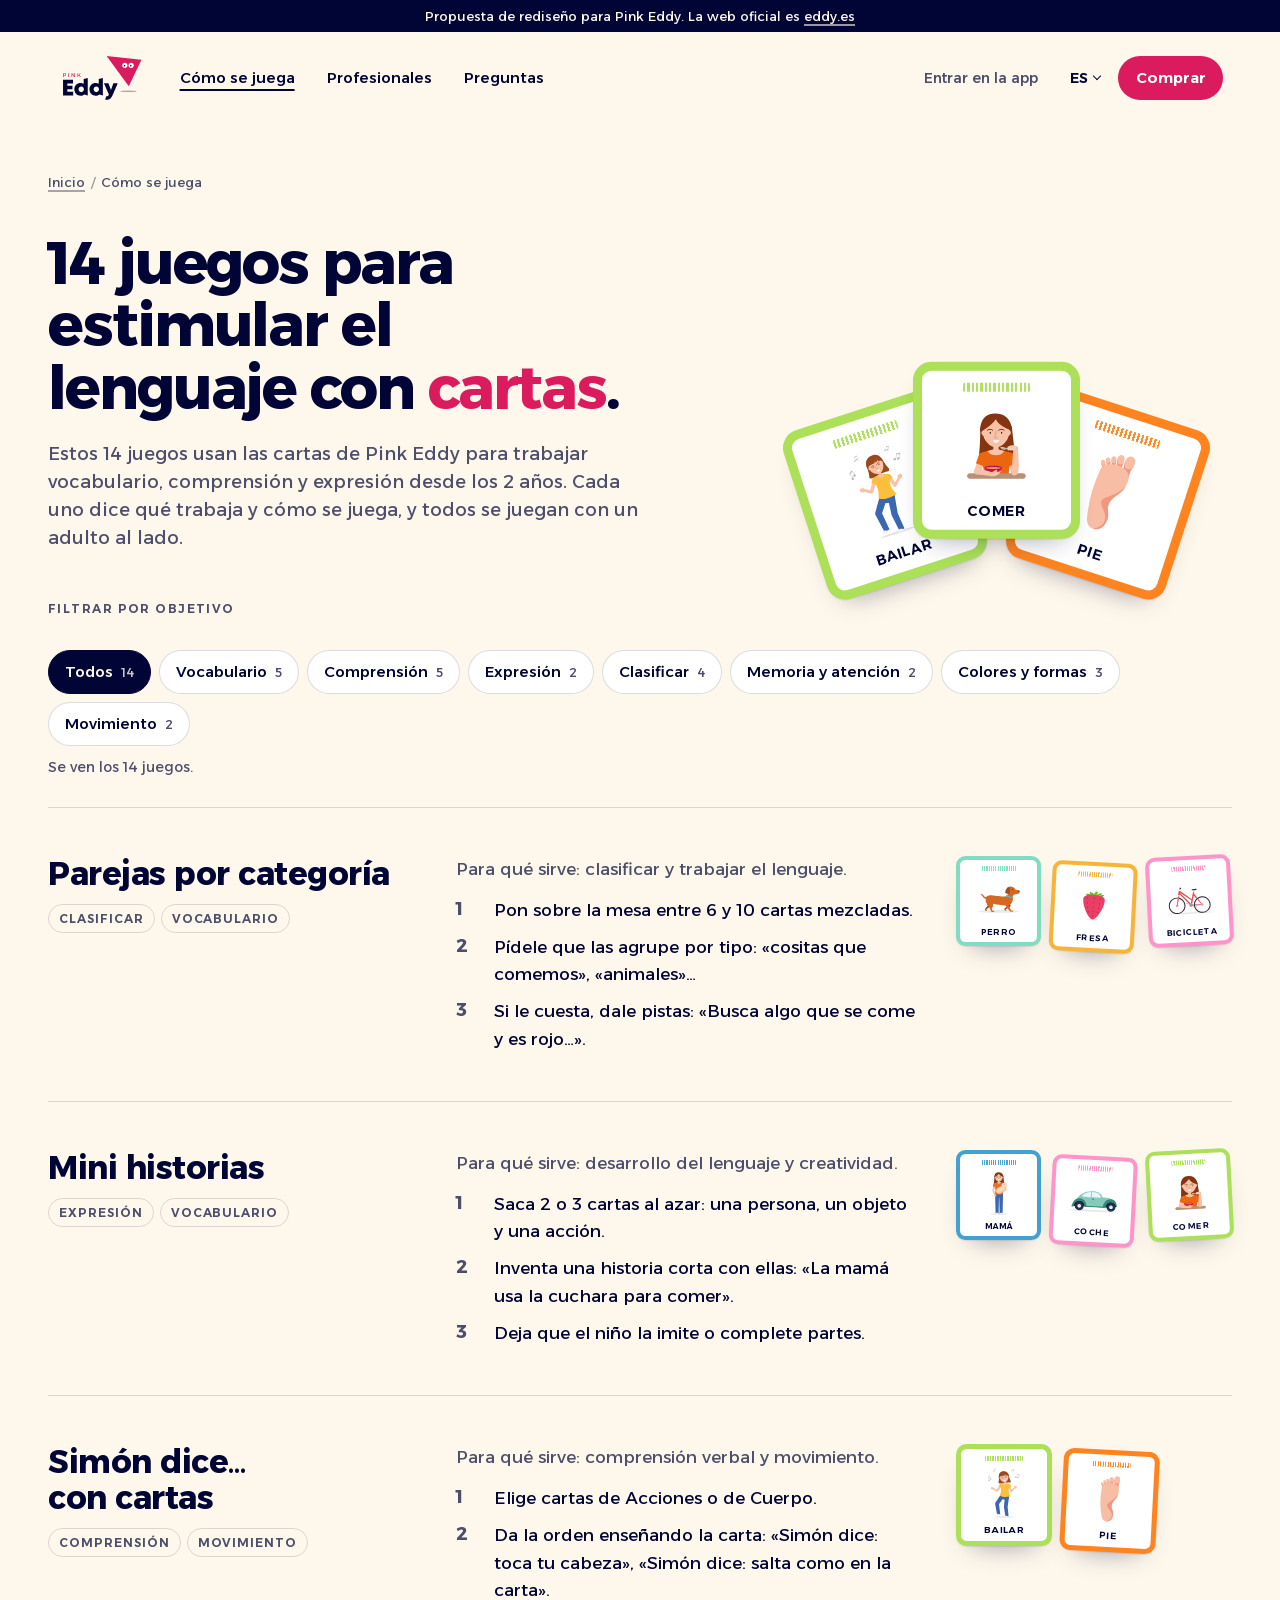
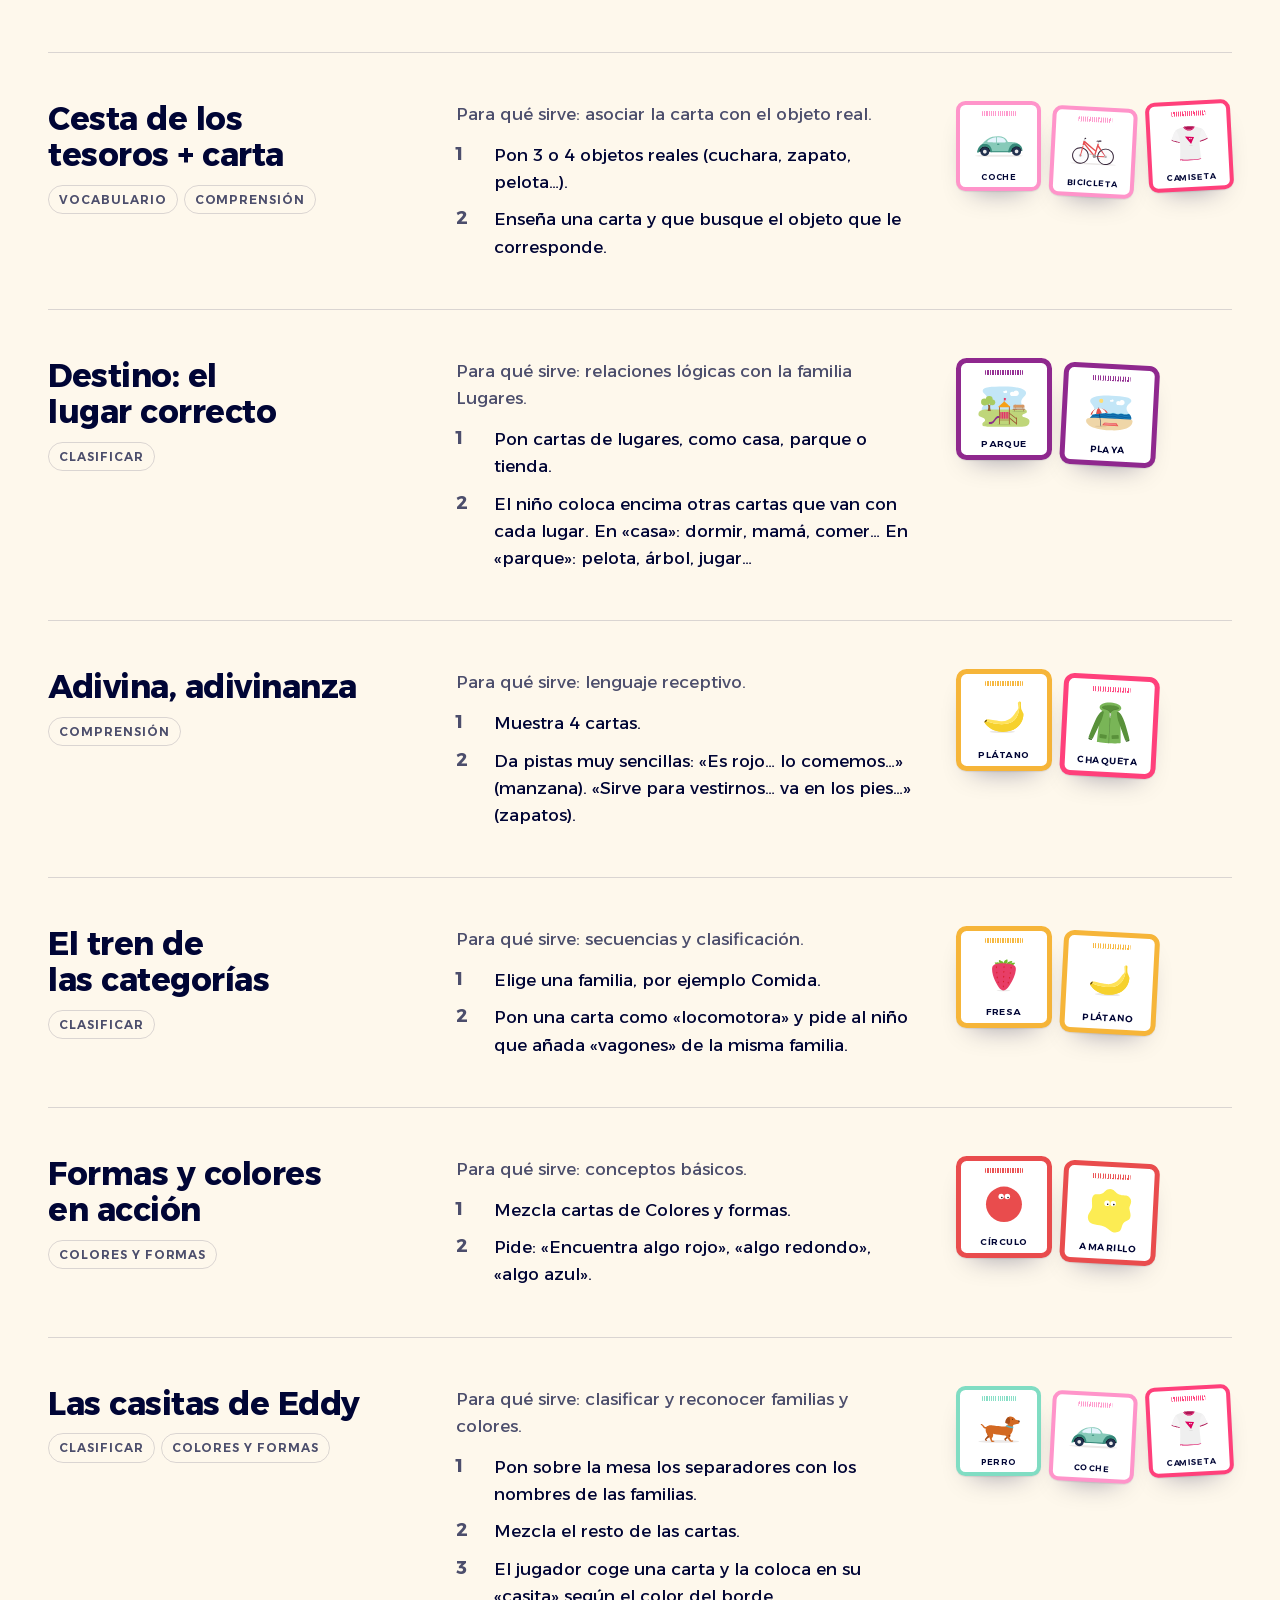
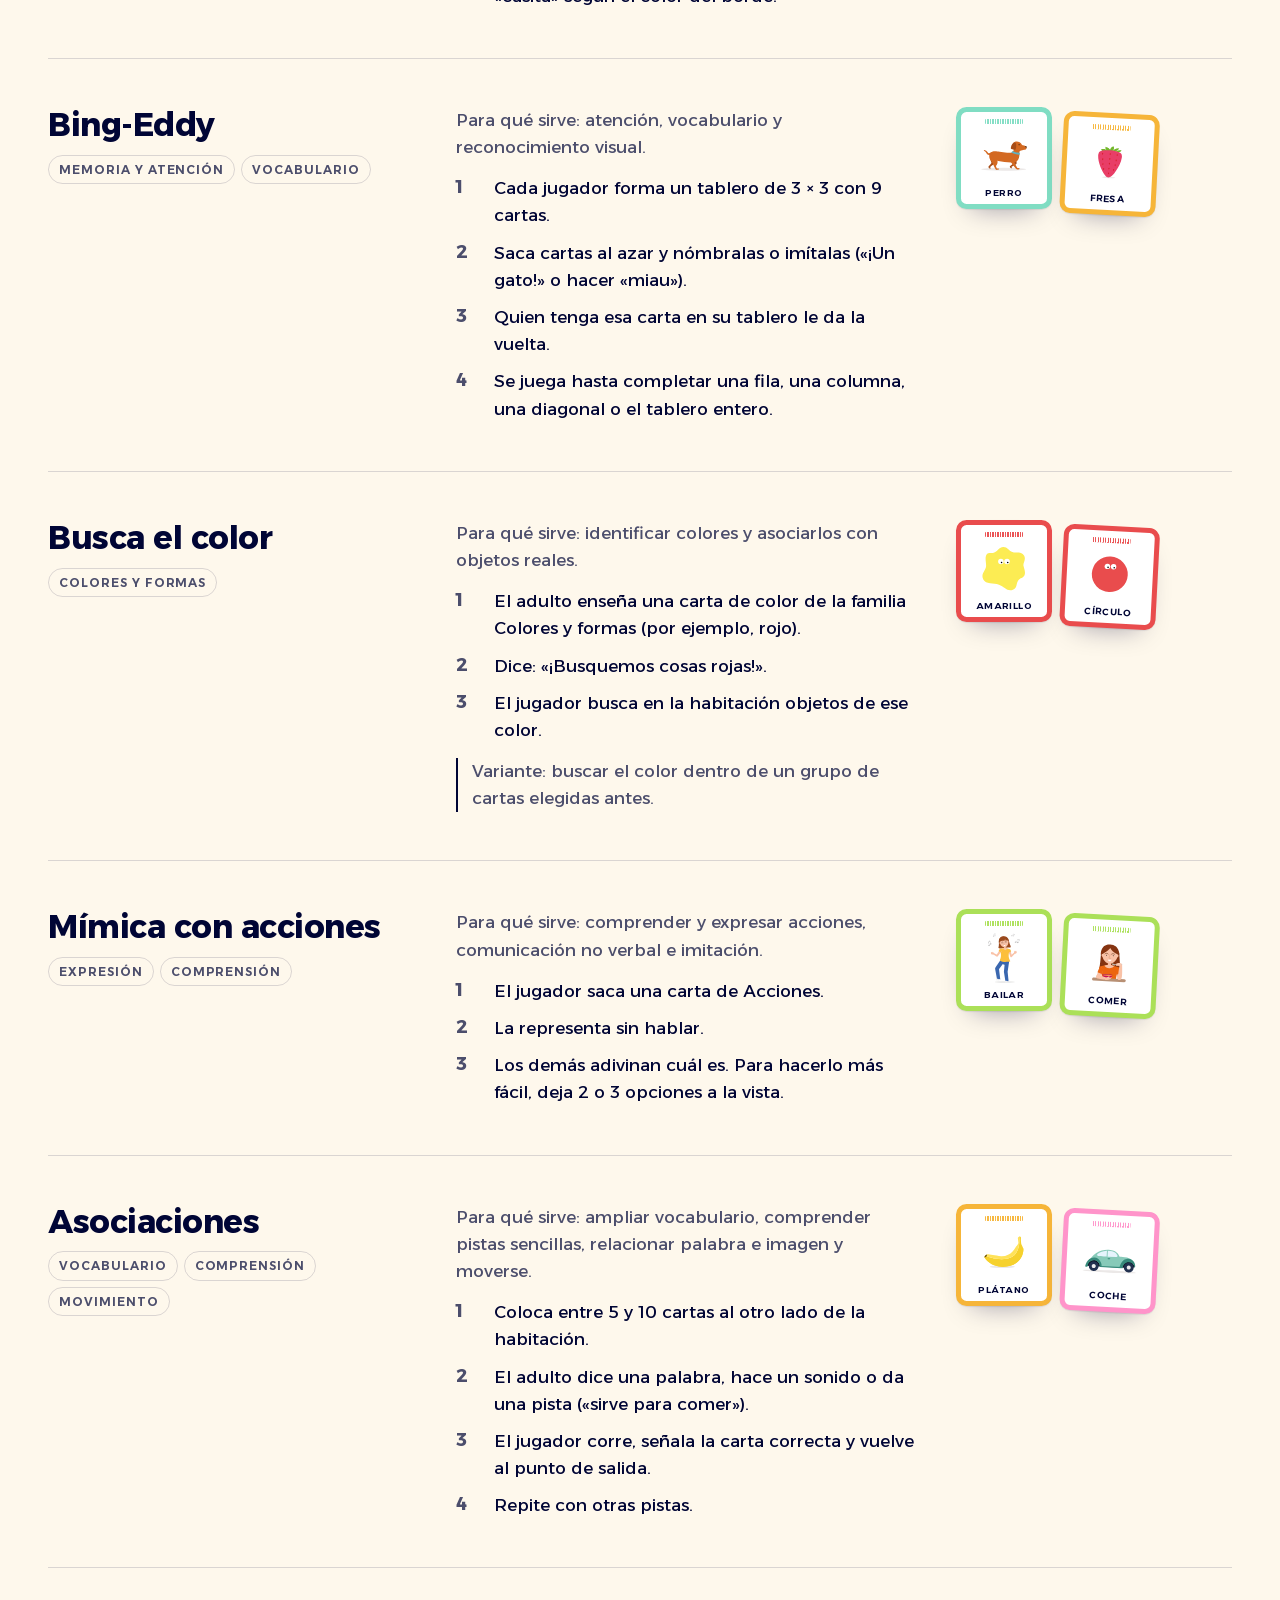
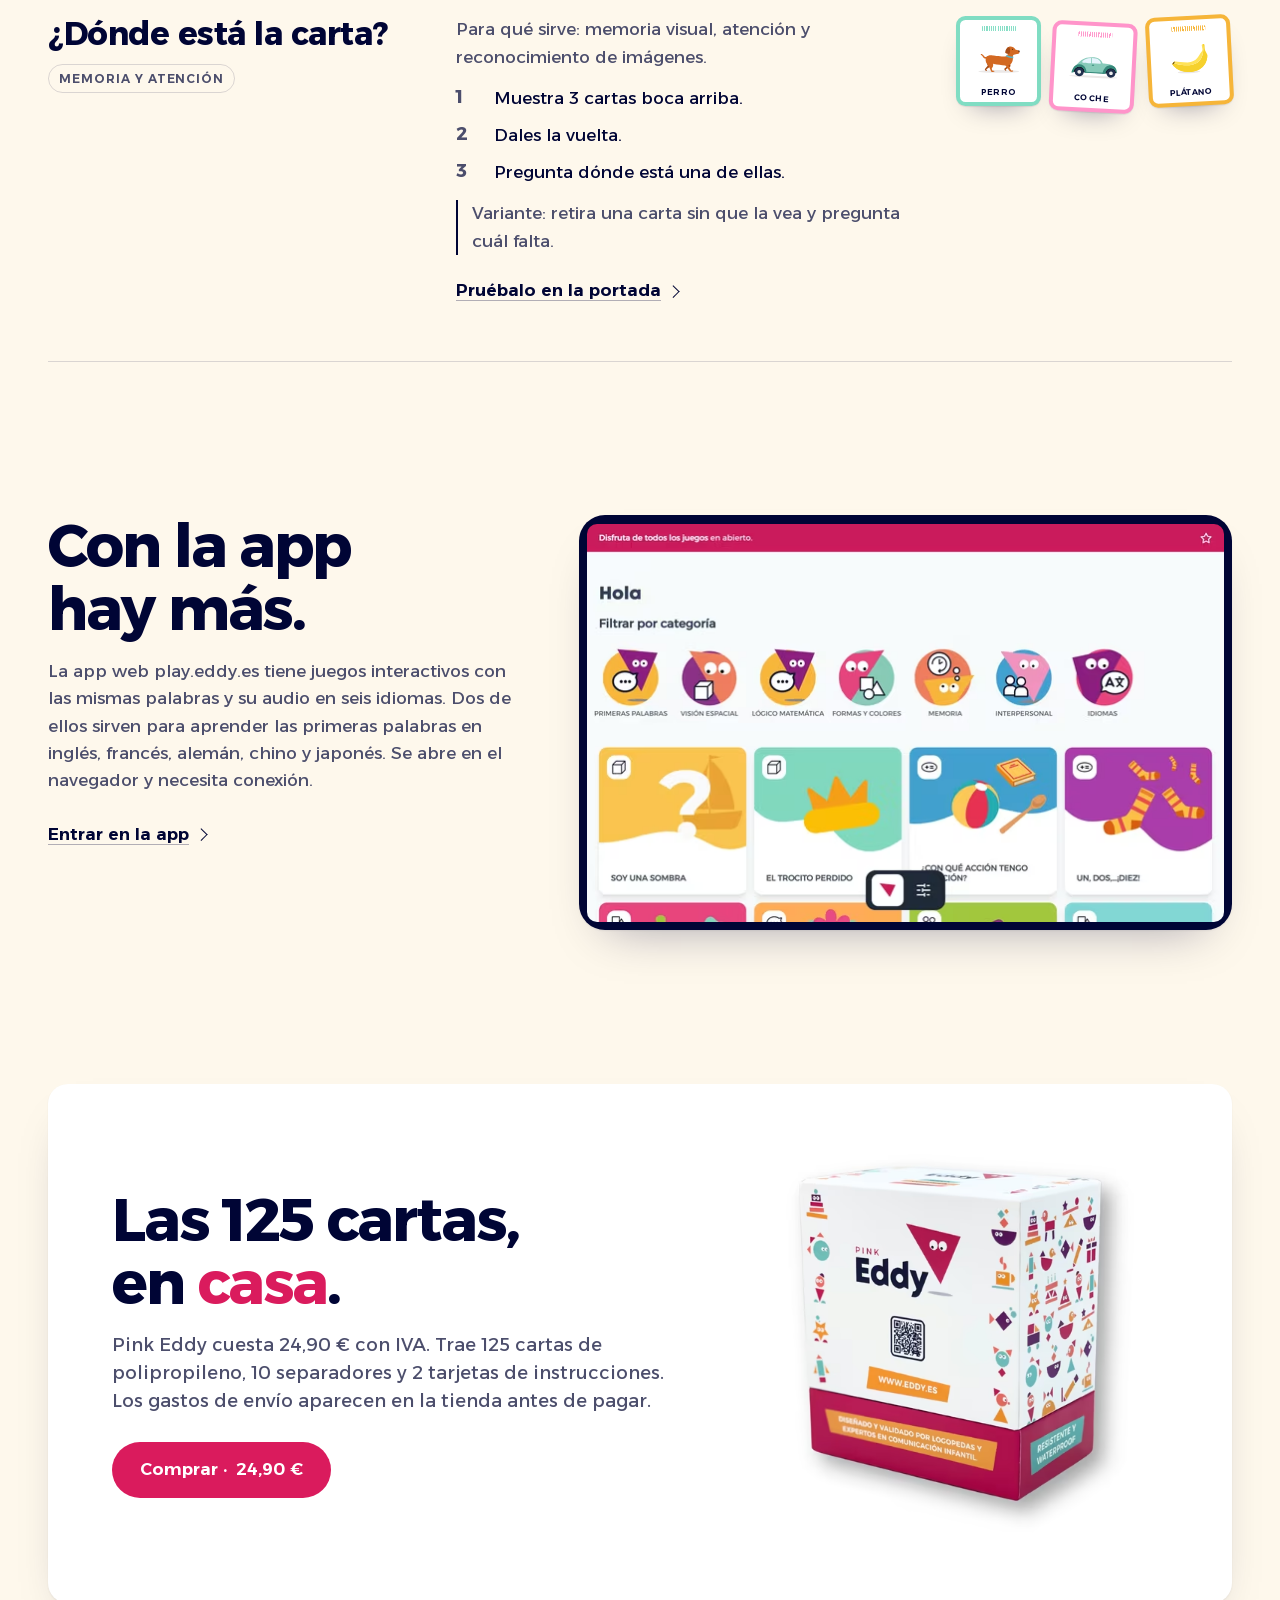
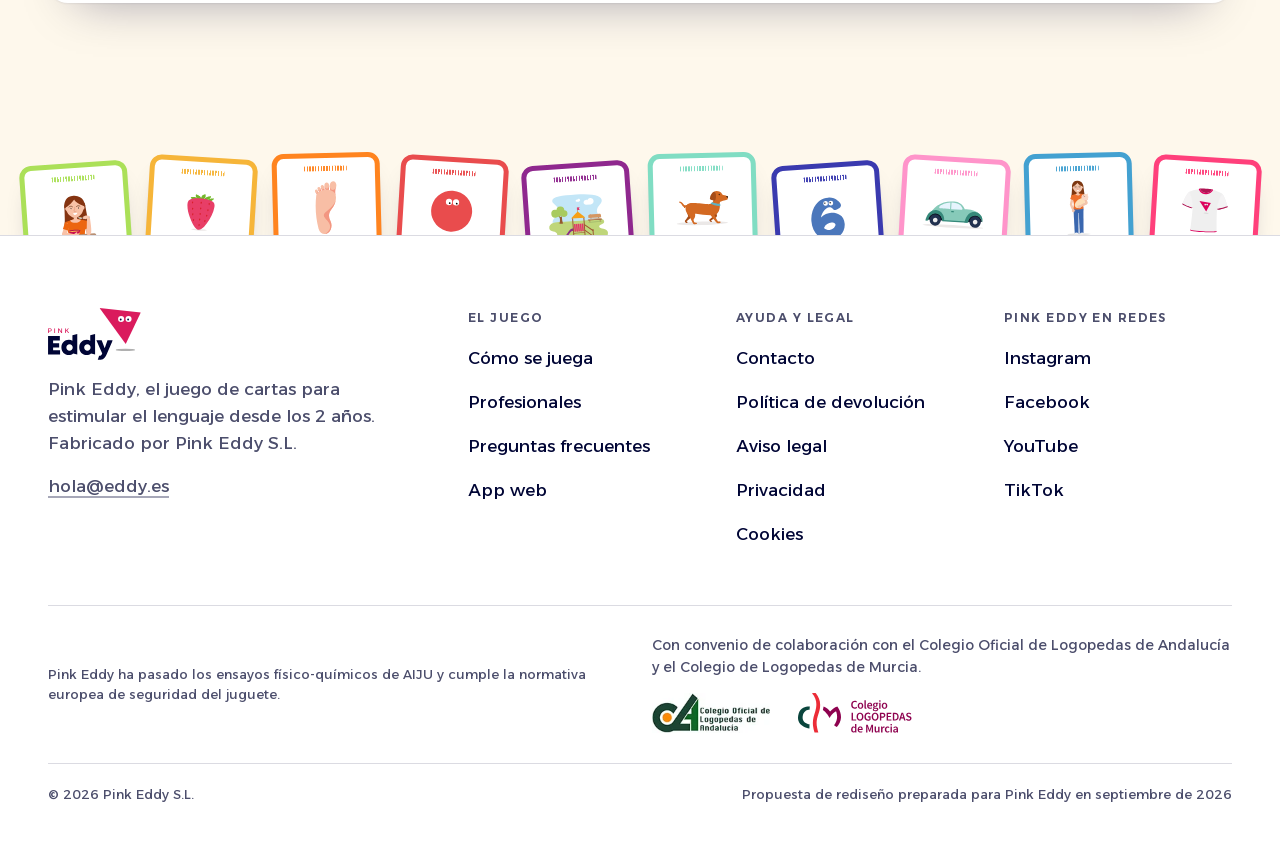
==== commit 5cfe4445: "Datos de Miriam: testimonios reales, envíos, convenio con los colegios de logopedas, informes AIJU y" ====
--- a/juegos/index.html
+++ b/juegos/index.html
@@ -179,6 +179,7 @@
     </div>
     <div class="pie__sellos">
       <p class="pie__aiju">Pink Eddy ha pasado los ensayos físico-químicos de AIJU y cumple la normativa europea de seguridad del juguete.</p>
+      <div class="pie__colegios"><p>Con convenio de colaboración con el Colegio Oficial de Logopedas de Andalucía y el Colegio de Logopedas de Murcia.</p><p class="pie__logos"><a href="https://coloan.org"><img src="../assets/img/colegio-andalucia.webp" width="177" height="60" alt="Colegio Oficial de Logopedas de Andalucía" loading="lazy"></a><a href="https://logopedasmurcia.es"><img src="../assets/img/colegio-murcia.svg" width="174" height="60" alt="Colegio de Logopedas de Murcia" loading="lazy"></a></p></div>
     </div>
     <div class="pie__legal"><span>© 2026 Pink Eddy S.L.</span><span>Propuesta de rediseño preparada para Pink Eddy en septiembre de 2026</span></div>
   </div></div>
--- a/assets/css/eddy.css
+++ b/assets/css/eddy.css
@@ -577,3 +577,11 @@
 
 /* Miriam (30/09): solo una muestra por familia; el resto, en la caja */
 .familia__mas{display:flex;align-items:center;justify-content:center;aspect-ratio:.9/1.06;border:1.5px dashed var(--c);border-radius:10px;padding:8px;text-align:center;font-size:.8125rem;font-weight:600;line-height:1.3;color:var(--tinta-2)}
+
+/* Testimonios reales (30/09): cuatro citas */
+@media (min-width:900px){.cita:nth-child(4){grid-column:3/12}}
+.pie__colegios{display:grid;gap:12px;font-size:.875rem;color:var(--tinta-2)}
+.pie__colegios p{margin:0}
+.pie__logos{display:flex;gap:28px;align-items:center;flex-wrap:wrap}
+.pie__logos a{display:inline-flex;align-items:center;min-height:44px}
+.pie__logos img{height:40px;width:auto}
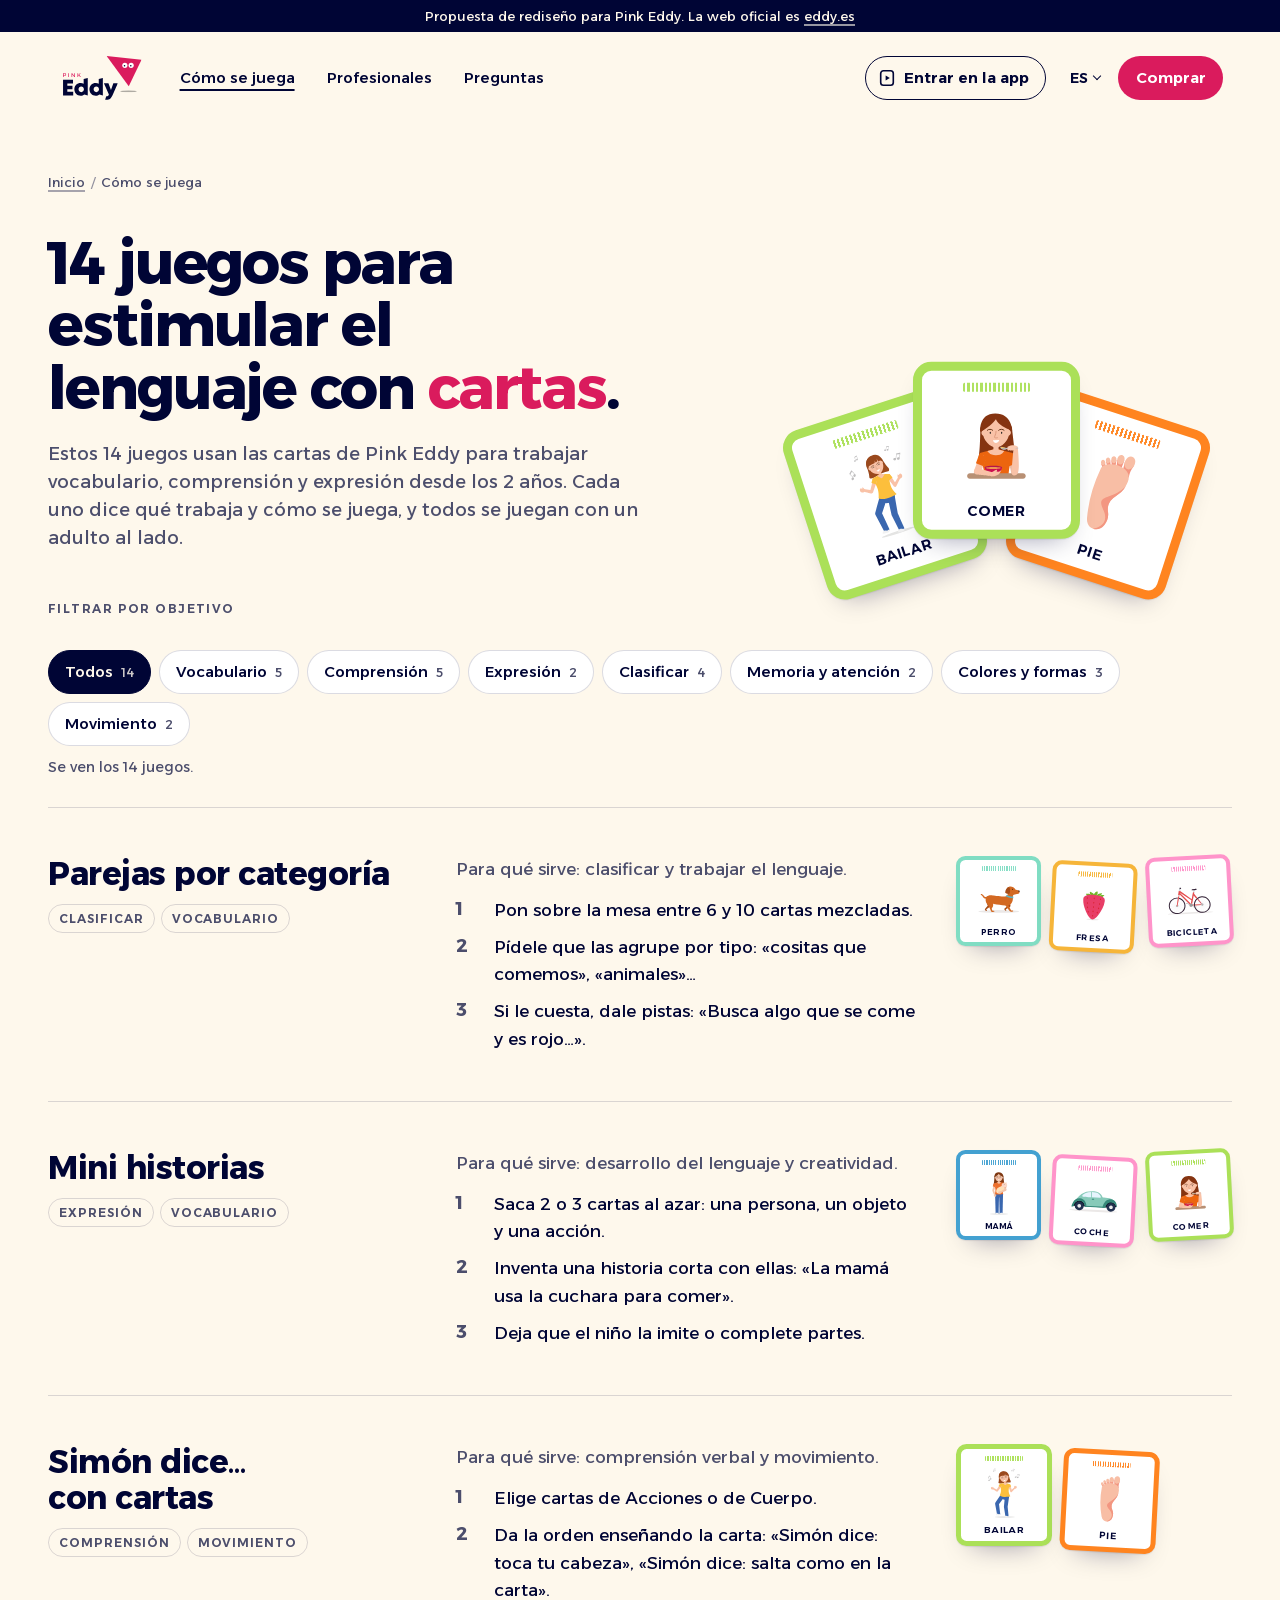
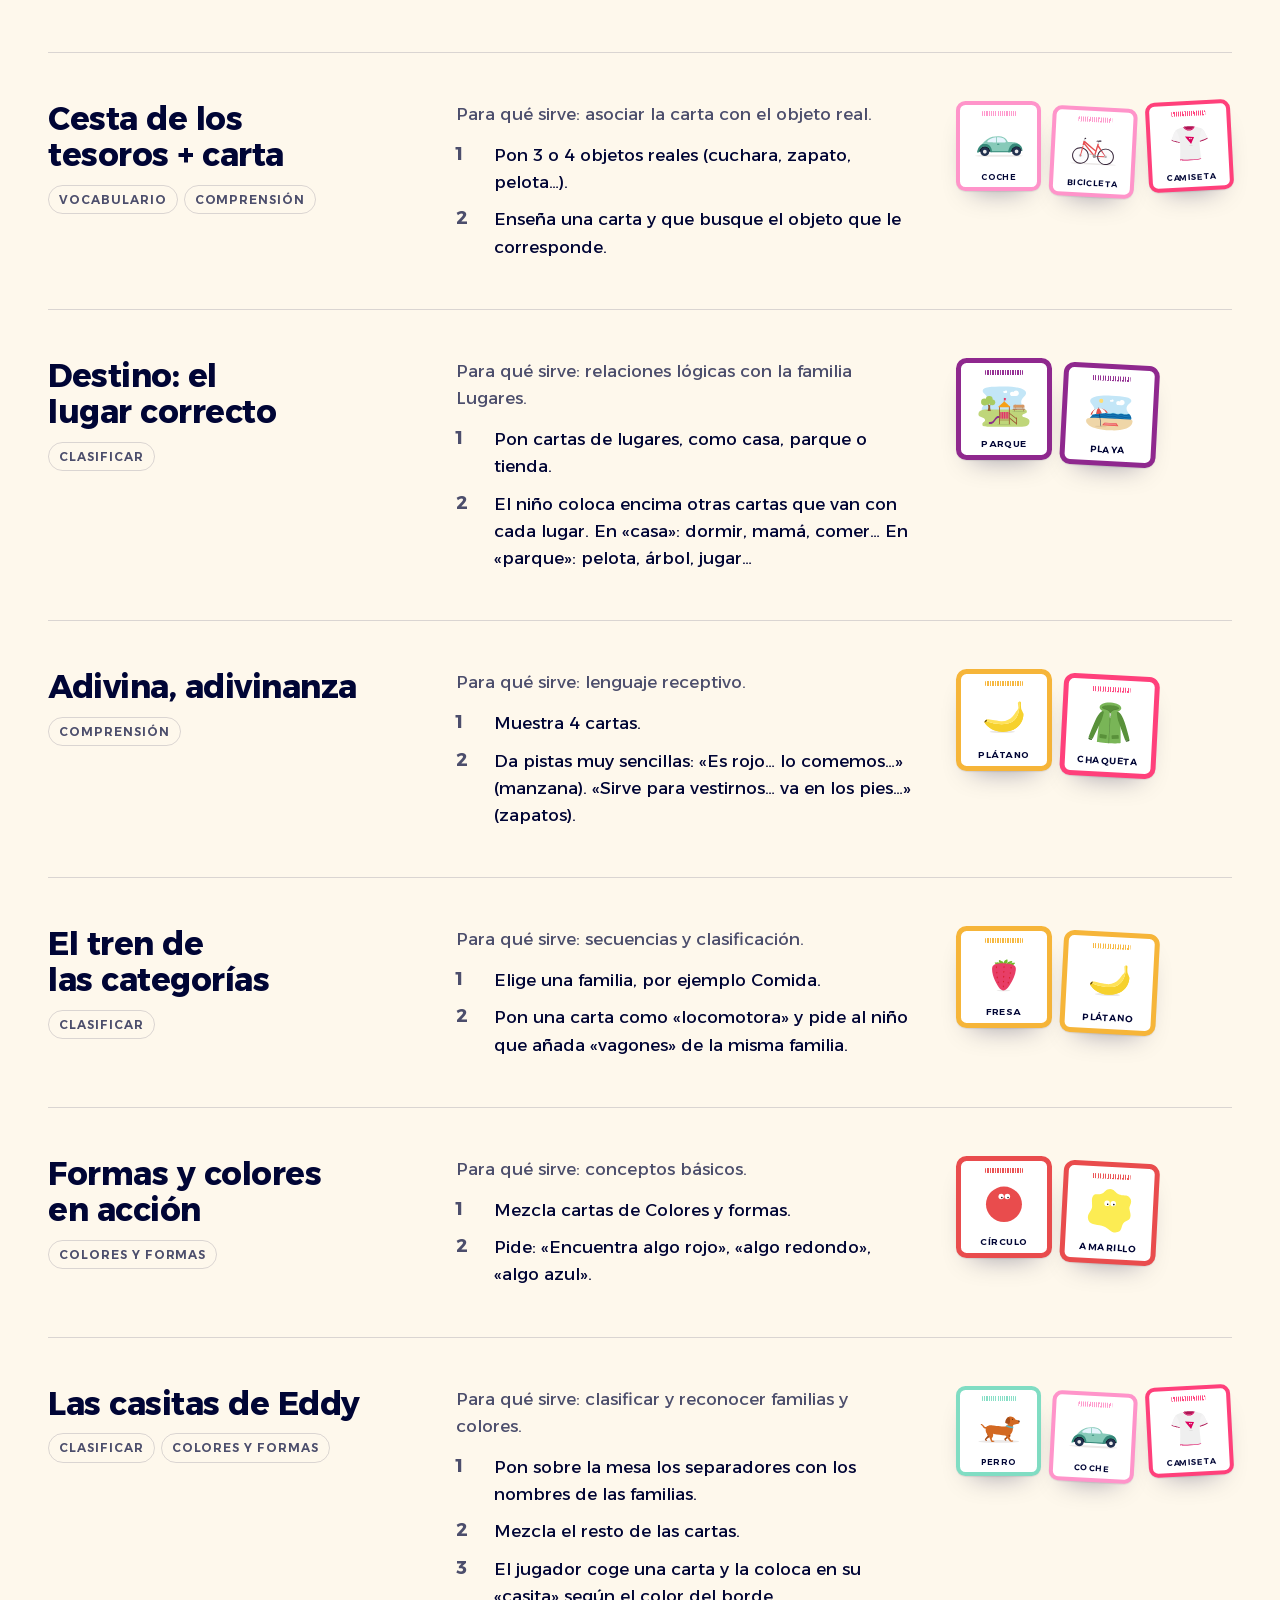
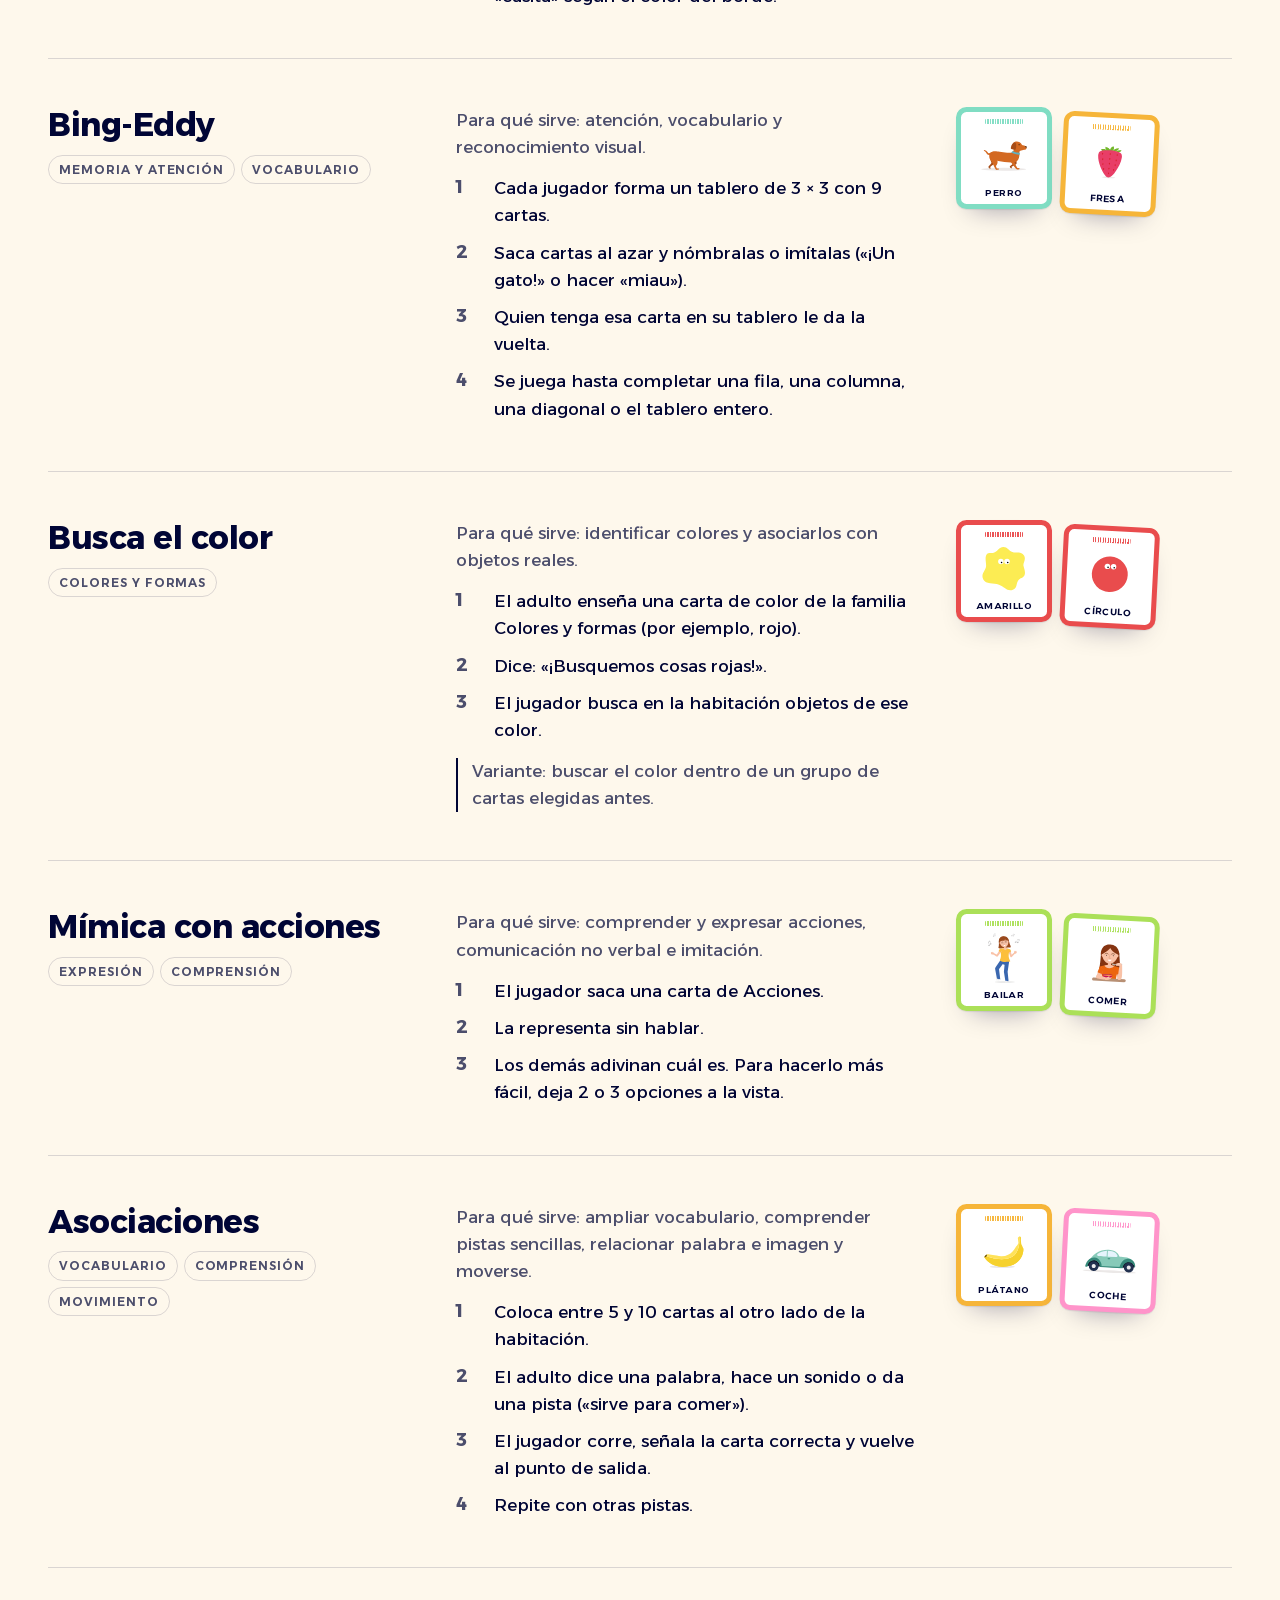
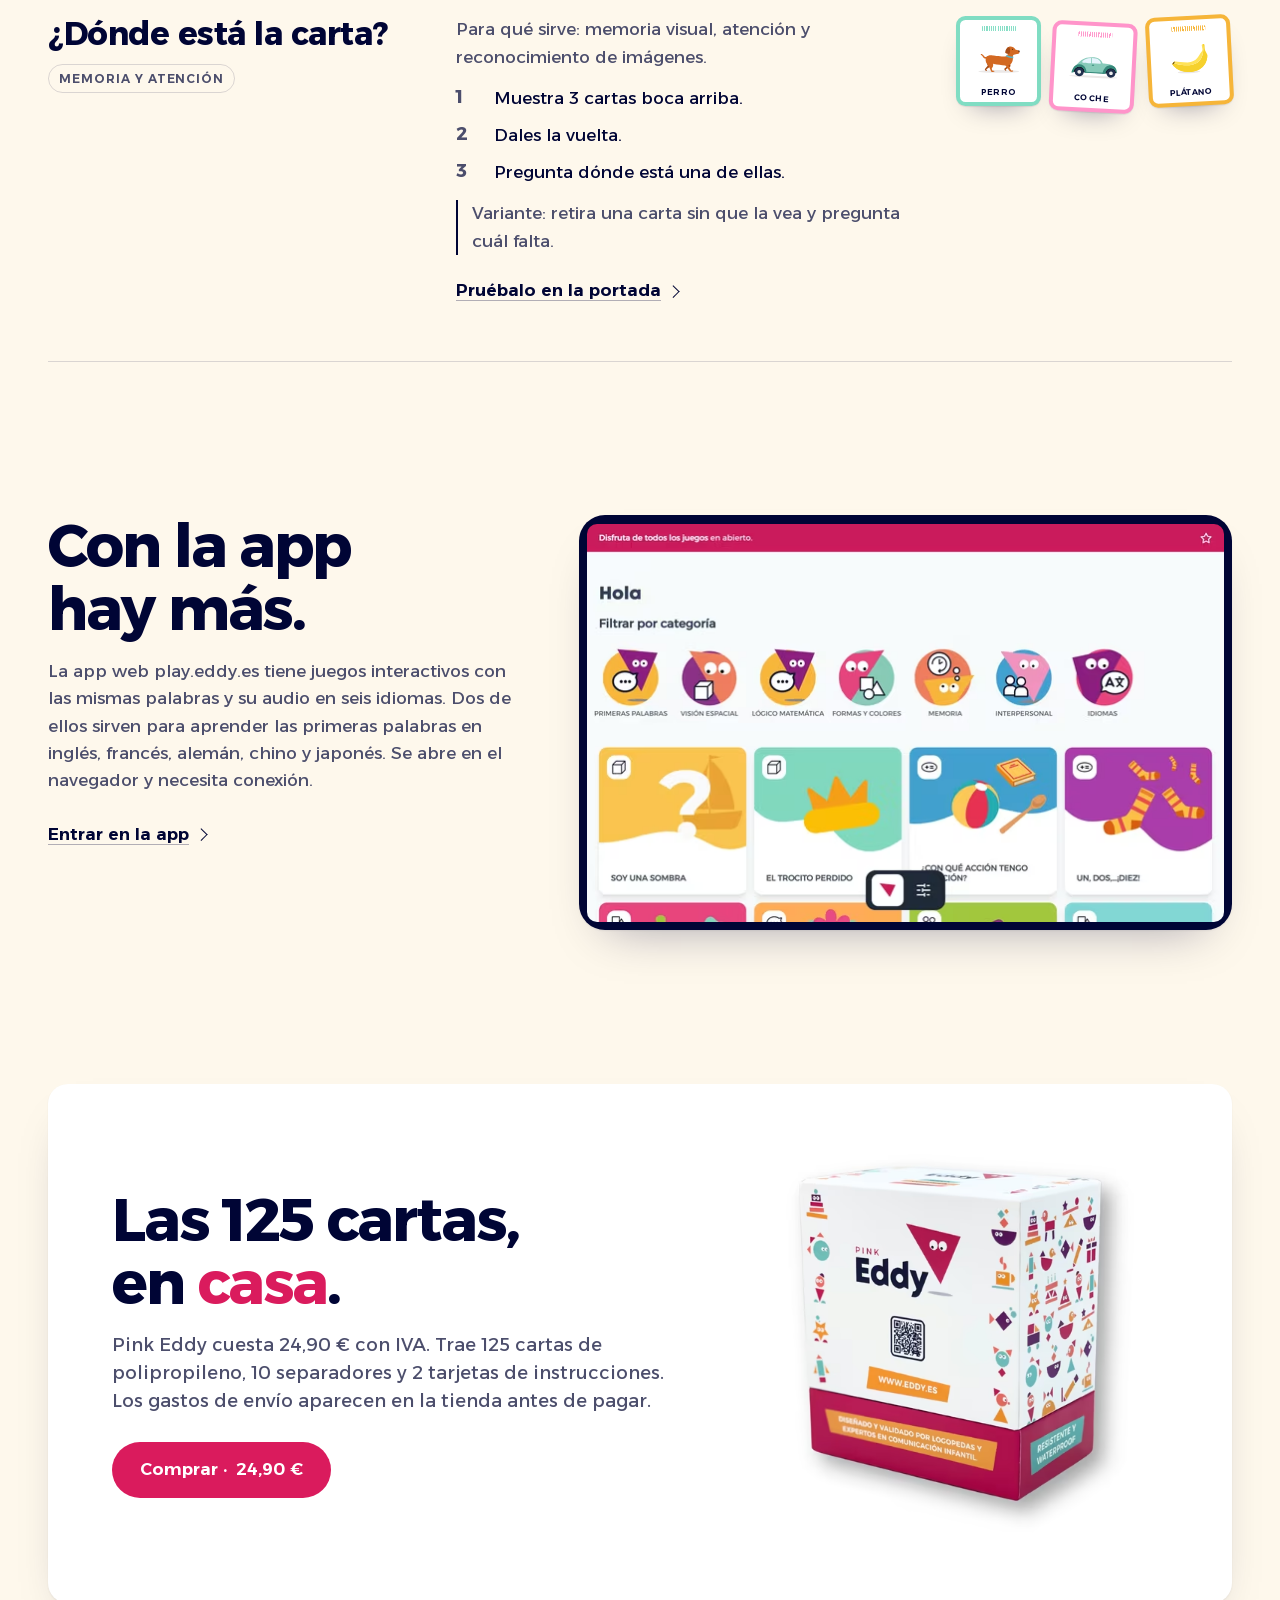
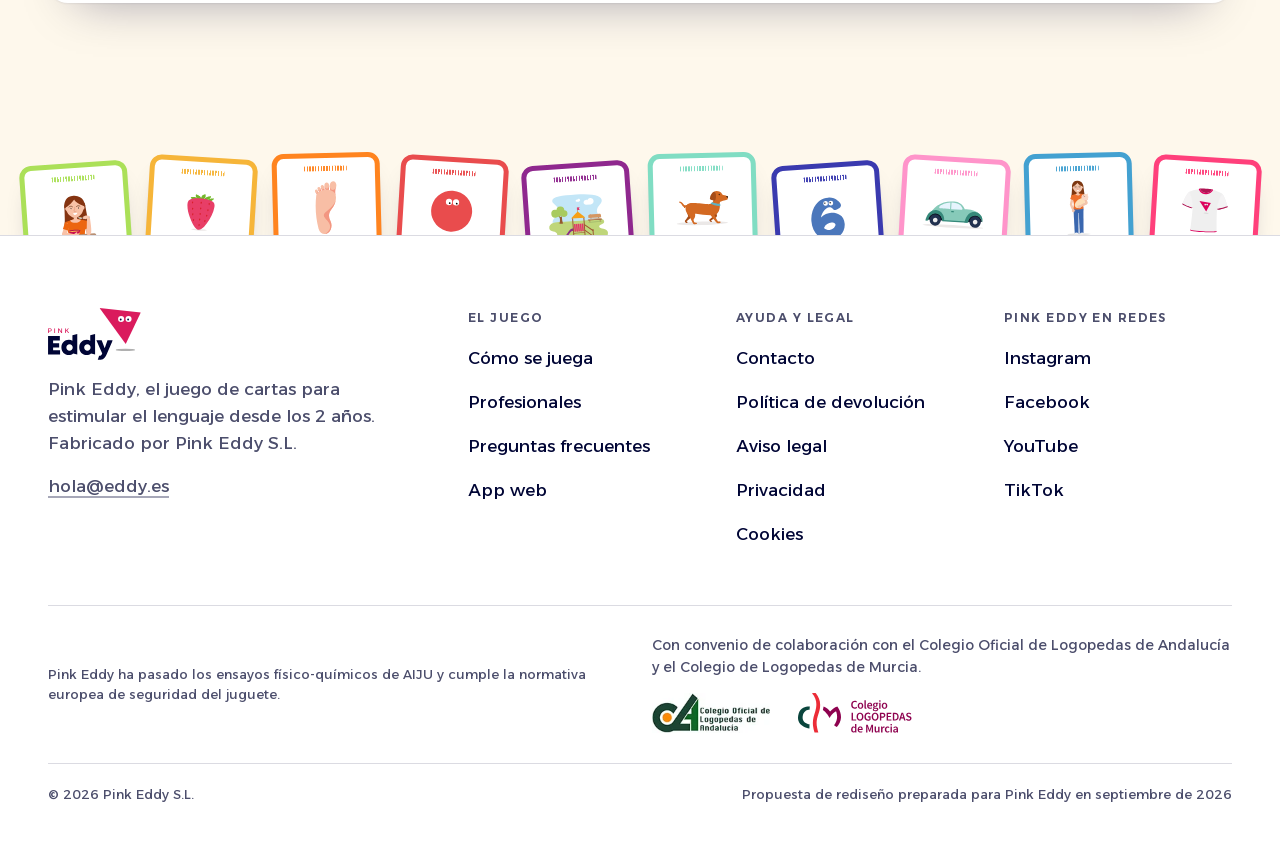
==== commit a98c7a40: "«Entrar en la app» como botón con icono en la cabecera Co-Authored-By: Claude Opus 5.5 <noreply@anth" ====
--- a/juegos/index.html
+++ b/juegos/index.html
@@ -31,9 +31,9 @@
 <meta name="twitter:description" content="Juegos para estimular el lenguaje en niños desde los 2 años: objetivo y cómo se juega en cada uno. Con las cartas solas o con la app web de Pink Eddy.">
 <meta name="twitter:image" content="https://tubitas.github.io/eddy-propuesta/assets/img/og.jpg">
 <link rel="preload" href="../assets/fonts/alexandria.woff2" as="font" type="font/woff2" crossorigin>
-<link rel="stylesheet" href="../assets/css/eddy.css">
+<link rel="stylesheet" href="../assets/css/eddy.css?v=202609301811">
 <script>document.documentElement.classList.add('js');setTimeout(function(){if(!window.__eddy)document.documentElement.classList.remove('js')},4000)</script>
-<script src="../assets/js/eddy.js" defer></script>
+<script src="../assets/js/eddy.js?v=202609301811" defer></script>
 <script type="application/ld+json">{"@context":"https://schema.org","@graph":[{"@type":"WebPage","@id":"https://www.eddy.es/juegos/#pagina","url":"https://www.eddy.es/juegos/","name":"14 juegos para estimular el lenguaje con cartas","inLanguage":"es","isPartOf":{"@id":"https://www.eddy.es/#web"},"about":{"@id":"https://www.eddy.es/#producto"}},{"@type":"BreadcrumbList","itemListElement":[{"@type":"ListItem","position":1,"name":"Inicio","item":"https://www.eddy.es/"},{"@type":"ListItem","position":2,"name":"Cómo se juega","item":"https://www.eddy.es/juegos/"}]},{"@type":"ItemList","name":"Juegos con las cartas de Pink Eddy","numberOfItems":14,"itemListElement":[{"@type":"ListItem","position":1,"item":{"@type":"HowTo","name":"Parejas por categoría","url":"https://www.eddy.es/juegos/#parejas-por-categoria","description":"Clasificar y trabajar el lenguaje.","step":[{"@type":"HowToStep","position":1,"text":"Pon sobre la mesa entre 6 y 10 cartas mezcladas."},{"@type":"HowToStep","position":2,"text":"Pídele que las agrupe por tipo: «cositas que comemos», «animales»…"},{"@type":"HowToStep","position":3,"text":"Si le cuesta, dale pistas: «Busca algo que se come y es rojo…»."}]}},{"@type":"ListItem","position":2,"item":{"@type":"HowTo","name":"Mini historias","url":"https://www.eddy.es/juegos/#mini-historias","description":"Desarrollo del lenguaje y creatividad.","step":[{"@type":"HowToStep","position":1,"text":"Saca 2 o 3 cartas al azar: una persona, un objeto y una acción."},{"@type":"HowToStep","position":2,"text":"Inventa una historia corta con ellas: «La mamá usa la cuchara para comer»."},{"@type":"HowToStep","position":3,"text":"Deja que el niño la imite o complete partes."}]}},{"@type":"ListItem","position":3,"item":{"@type":"HowTo","name":"Simón dice… con cartas","url":"https://www.eddy.es/juegos/#simon-dice","description":"Comprensión verbal y movimiento.","step":[{"@type":"HowToStep","position":1,"text":"Elige cartas de Acciones o de Cuerpo."},{"@type":"HowToStep","position":2,"text":"Da la orden enseñando la carta: «Simón dice: toca tu cabeza», «Simón dice: salta como en la carta»."}]}},{"@type":"ListItem","position":4,"item":{"@type":"HowTo","name":"Cesta de los tesoros + carta","url":"https://www.eddy.es/juegos/#cesta-de-los-tesoros","description":"Asociar la carta con el objeto real.","step":[{"@type":"HowToStep","position":1,"text":"Pon 3 o 4 objetos reales (cuchara, zapato, pelota…)."},{"@type":"HowToStep","position":2,"text":"Enseña una carta y que busque el objeto que le corresponde."}]}},{"@type":"ListItem","position":5,"item":{"@type":"HowTo","name":"Destino: el lugar correcto","url":"https://www.eddy.es/juegos/#destino-el-lugar-correcto","description":"Relaciones lógicas con la familia Lugares.","step":[{"@type":"HowToStep","position":1,"text":"Pon cartas de lugares, como casa, parque o tienda."},{"@type":"HowToStep","position":2,"text":"El niño coloca encima otras cartas que van con cada lugar. En «casa»: dormir, mamá, comer… En «parque»: pelota, árbol, jugar…"}]}},{"@type":"ListItem","position":6,"item":{"@type":"HowTo","name":"Adivina, adivinanza","url":"https://www.eddy.es/juegos/#adivina-adivinanza","description":"Lenguaje receptivo.","step":[{"@type":"HowToStep","position":1,"text":"Muestra 4 cartas."},{"@type":"HowToStep","position":2,"text":"Da pistas muy sencillas: «Es rojo… lo comemos…» (manzana). «Sirve para vestirnos… va en los pies…» (zapatos)."}]}},{"@type":"ListItem","position":7,"item":{"@type":"HowTo","name":"El tren de las categorías","url":"https://www.eddy.es/juegos/#el-tren-de-las-categorias","description":"Secuencias y clasificación.","step":[{"@type":"HowToStep","position":1,"text":"Elige una familia, por ejemplo Comida."},{"@type":"HowToStep","position":2,"text":"Pon una carta como «locomotora» y pide al niño que añada «vagones» de la misma familia."}]}},{"@type":"ListItem","position":8,"item":{"@type":"HowTo","name":"Formas y colores en acción","url":"https://www.eddy.es/juegos/#formas-y-colores-en-accion","description":"Conceptos básicos.","step":[{"@type":"HowToStep","position":1,"text":"Mezcla cartas de Colores y formas."},{"@type":"HowToStep","position":2,"text":"Pide: «Encuentra algo rojo», «algo redondo», «algo azul»."}]}},{"@type":"ListItem","position":9,"item":{"@type":"HowTo","name":"Las casitas de Eddy","url":"https://www.eddy.es/juegos/#las-casitas-de-eddy","description":"Clasificar y reconocer familias y colores.","step":[{"@type":"HowToStep","position":1,"text":"Pon sobre la mesa los separadores con los nombres de las familias."},{"@type":"HowToStep","position":2,"text":"Mezcla el resto de las cartas."},{"@type":"HowToStep","position":3,"text":"El jugador coge una carta y la coloca en su «casita» según el color del borde."}]}},{"@type":"ListItem","position":10,"item":{"@type":"HowTo","name":"Bing-Eddy","url":"https://www.eddy.es/juegos/#bing-eddy","description":"Atención, vocabulario y reconocimiento visual.","step":[{"@type":"HowToStep","position":1,"text":"Cada jugador forma un tablero de 3 × 3 con 9 cartas."},{"@type":"HowToStep","position":2,"text":"Saca cartas al azar y nómbralas o imítalas («¡Un gato!» o hacer «miau»)."},{"@type":"HowToStep","position":3,"text":"Quien tenga esa carta en su tablero le da la vuelta."},{"@type":"HowToStep","position":4,"text":"Se juega hasta completar una fila, una columna, una diagonal o el tablero entero."}]}},{"@type":"ListItem","position":11,"item":{"@type":"HowTo","name":"Busca el color","url":"https://www.eddy.es/juegos/#busca-el-color","description":"Identificar colores y asociarlos con objetos reales.","step":[{"@type":"HowToStep","position":1,"text":"El adulto enseña una carta de color de la familia Colores y formas (por ejemplo, rojo)."},{"@type":"HowToStep","position":2,"text":"Dice: «¡Busquemos cosas rojas!»."},{"@type":"HowToStep","position":3,"text":"El jugador busca en la habitación objetos de ese color."},{"@type":"HowToStep","position":4,"name":"Variante","text":"Buscar el color dentro de un grupo de cartas elegidas antes."}]}},{"@type":"ListItem","position":12,"item":{"@type":"HowTo","name":"Mímica con acciones","url":"https://www.eddy.es/juegos/#mimica-con-acciones","description":"Comprender y expresar acciones, comunicación no verbal e imitación.","step":[{"@type":"HowToStep","position":1,"text":"El jugador saca una carta de Acciones."},{"@type":"HowToStep","position":2,"text":"La representa sin hablar."},{"@type":"HowToStep","position":3,"text":"Los demás adivinan cuál es. Para hacerlo más fácil, deja 2 o 3 opciones a la vista."}]}},{"@type":"ListItem","position":13,"item":{"@type":"HowTo","name":"Asociaciones","url":"https://www.eddy.es/juegos/#asociaciones","description":"Ampliar vocabulario, comprender pistas sencillas, relacionar palabra e imagen y moverse.","step":[{"@type":"HowToStep","position":1,"text":"Coloca entre 5 y 10 cartas al otro lado de la habitación."},{"@type":"HowToStep","position":2,"text":"El adulto dice una palabra, hace un sonido o da una pista («sirve para comer»)."},{"@type":"HowToStep","position":3,"text":"El jugador corre, señala la carta correcta y vuelve al punto de salida."},{"@type":"HowToStep","position":4,"text":"Repite con otras pistas."}]}},{"@type":"ListItem","position":14,"item":{"@type":"HowTo","name":"¿Dónde está la carta?","url":"https://www.eddy.es/juegos/#donde-esta-la-carta","description":"Memoria visual, atención y reconocimiento de imágenes.","step":[{"@type":"HowToStep","position":1,"text":"Muestra 3 cartas boca arriba."},{"@type":"HowToStep","position":2,"text":"Dales la vuelta."},{"@type":"HowToStep","position":3,"text":"Pregunta dónde está una de ellas."},{"@type":"HowToStep","position":4,"name":"Variante","text":"Retira una carta sin que la vea y pregunta cuál falta."}]}}]}]}</script>
 </head>
 <body data-precio-eur="24.90" data-demo>
@@ -44,7 +44,7 @@
     <a class="cab__logo" href="../" aria-label="Pink Eddy, inicio"><svg xmlns="http://www.w3.org/2000/svg" viewBox="0 0 175.33 98" width="175" height="98" aria-hidden="true" focusable="false"><svg x="0" y="38" width="122.33" height="60" viewBox="0 0 418 205"><g fill="none" transform="translate(.32 .79)"><g fill="#000535"><path d="m77.56 140.97h-44.93v-17.81h39.07v-26.88h-39.07v-17.51h43.49v-28.33h-76.11v118.95h77.55z"/><path d="m157.24 80.99c-6.58-4.08-14.33-6.37-22.8-6.37-28.16 0-48.21 20.37-48.21 48.89s20.06 48.98 48.21 48.98c10.69 0 20.21-3.64 27.68-9.92l26.37 6.81v-132.29l-31.25 7.16v36.75zm-18.57 63.52c-11.84 0-20.54-9.02-20.54-21s8.7-21 20.54-21 20.54 9.02 20.54 21-8.7 21-20.54 21z"/><path d="m272.28 80.99c-6.58-4.08-14.33-6.37-22.8-6.37-28.16 0-48.21 20.37-48.21 48.89s20.06 48.98 48.21 48.98c10.69 0 20.21-3.64 27.68-9.92l26.37 6.81v-132.29l-31.25 7.16v36.75zm-18.57 63.52c-11.84 0-20.54-9.02-20.54-21s8.7-21 20.54-21 20.54 9.02 20.54 21-8.7 21-20.54 21z"/><path d="m365.49 128.18-19.47-50.55h-34.35l37.92 84.18c-4.28 11.42-7.93 14.57-20.02 14.57l-8.69 27.16h10.82c23.69 0 35.06-10.15 47.43-38.23l38.46-87.68h-33.96l-18.15 50.55z"/></g><g fill="#da1b5d"><path d="m20.42 2.64c-2.04-1.76-4.92-2.64-8.64-2.64h-11.78v29.56h4.98v-8.99h6.8c3.72 0 6.59-.92 8.64-2.77 2.04-1.84 3.06-4.43 3.06-7.75s-1.02-5.65-3.06-7.41zm-3.56 12.16c-1.24 1-3 1.5-5.28 1.5h-6.59v-12.03h6.59c2.28 0 4.04.49 5.28 1.46s1.86 2.46 1.86 4.45-.62 3.63-1.86 4.62z"/><path d="m40.25 0h4.98v29.56h-4.98z"/><path d="m85.56 21.7-15.84-21.7h-4.9v29.56h4.99v-21.6l15.75 21.6h4.9v-29.56h-4.9z"/><path d="m135.05 0h-5.87l-14.11 15.88v-15.88h-4.98v29.56h4.98v-7.65l5.04-5.52 9.7 13.17h6l-12.27-16.94z"/></g></g></svg><svg x="97.33" y="0" width="78" height="81" viewBox="0 0 156 162"><g transform="translate(-152.45)"><path d="M251.33,135.32,308.24,16.41,152.45,0Z" fill="#DA1B5D"/><ellipse cx="36.8" cy="4.09" rx="36.8" ry="4.09" transform="translate(213.42 153.91)" fill="#000" fill-opacity=".31"/></g></svg><g><circle cx="138.08" cy="20.75" r="5.75" fill="#fff"/><circle cx="152.08" cy="20.75" r="5.75" fill="#fff"/><circle cx="137.3" cy="21.6" r="1.75" fill="#000535"/><circle cx="151.3" cy="21.6" r="1.75" fill="#000535"/></g></svg></a>
     <nav class="cab__nav" aria-label="Principal"><ul><li><a href="../juegos/" aria-current="page">Cómo se juega</a></li><li><a href="../profesionales/">Profesionales</a></li><li><a href="../preguntas-frecuentes/">Preguntas</a></li></ul></nav>
     <div class="cab__acc">
-      <a class="cab__app" href="https://play.eddy.es/">Entrar en la app</a>
+      <a class="cab__app" href="https://play.eddy.es/"><svg class="cab__app-ico" viewBox="0 0 20 20" width="18" height="18" aria-hidden="true"><rect x="3" y="2" width="14" height="16" rx="3" fill="none" stroke="currentColor" stroke-width="1.8"/><path d="M8.5 7.2v5.6l4.6-2.8z" fill="currentColor"/></svg>Entrar en la app</a>
       <details class="idioma"><summary aria-label="Idioma: español. Cambiar idioma">ES</summary><ul><li><a href="https://www.eddy.es/" hreflang="es" lang="es" aria-current="true">Español<span>ES</span></a></li><li><a href="https://www.eddy.es/en/" hreflang="en" lang="en">English<span>EN</span></a></li><li><a href="https://www.eddy.es/fr/" hreflang="fr" lang="fr">Français<span>FR</span></a></li><li><a href="https://www.eddy.es/de/" hreflang="de" lang="de">Deutsch<span>DE</span></a></li><li><a href="https://www.eddy.es/zh/" hreflang="zh" lang="zh">简体中文<span>ZH</span></a></li><li><a href="https://www.eddy.es/ja/" hreflang="ja" lang="ja">日本語<span>JA</span></a></li><li class="idioma__nota">Las otras versiones son las de eddy.es hoy.</li></ul></details>
       <a class="btn btn--rosa btn--s cab__comprar" href="../#comprar" data-comprar-cab>Comprar</a>
       <a class="cab__menu cab__menu--sinjs" href="#pie">Menú</a>
@@ -183,5 +183,5 @@
     </div>
     <div class="pie__legal"><span>© 2026 Pink Eddy S.L.</span><span>Propuesta de rediseño preparada para Pink Eddy en septiembre de 2026</span></div>
   </div></div>
-</footer><aside class="barra" data-barra aria-label="Compra rápida" inert aria-hidden="true"><p class="barra__txt"><strong>Pink Eddy</strong><span data-precio>24,90 €</span></p><a class="btn btn--rosa btn--s" href="../#comprar">Comprar</a></aside></body>
+</footer><aside class="barra" data-barra aria-label="Compra rápida" inert aria-hidden="true"><p class="barra__txt"><strong>Pink Eddy</strong><span><span data-precio>24,90 €</span> · entrega en 24 h</span></p><a class="btn btn--rosa btn--s" href="../#comprar">Comprar</a></aside></body>
 </html>
--- a/assets/css/eddy.css
+++ b/assets/css/eddy.css
@@ -585,3 +585,26 @@
 .pie__logos{display:flex;gap:28px;align-items:center;flex-wrap:wrap}
 .pie__logos a{display:inline-flex;align-items:center;min-height:44px}
 .pie__logos img{height:40px;width:auto}
+
+/* Entrega en 24 h (30/09) */
+.heroe__entrega{margin:18px 0 0;font-size:.9375rem;color:var(--tinta-2)}
+.heroe__entrega strong{color:var(--noche);font-weight:600}
+.heroe__ast{color:var(--tinta-2);text-decoration:none;padding:0 4px 0 1px}
+.compra__salvedad{font-size:.8125rem;color:var(--tinta-2)}
+.banda__enlace{display:block;color:inherit;text-decoration:none}
+.banda__enlace:hover .banda__txt{text-decoration:underline}
+
+/* Sello «24 h en casa» (30/09, idea de Antonio) */
+.sello24{position:absolute;left:0;bottom:4%;z-index:3;display:flex;align-items:center;gap:10px;padding:10px 16px 10px 12px;border-radius:16px;background:var(--noche);color:#fff;text-decoration:none;transform:rotate(-5deg);box-shadow:0 10px 24px -12px rgba(0,5,53,.55);line-height:1.1}
+.sello24__num{font-weight:700;letter-spacing:-.03em;font-size:clamp(1.5rem,1.1rem + 1.6cqw,2.25rem);white-space:nowrap}
+.sello24__txt{font-size:clamp(.6875rem,.62rem + .5cqw,.8125rem);font-weight:500;opacity:.9}
+.sello24:hover{background:#0b1450}
+.sello24:focus-visible{outline:3px solid var(--noche);outline-offset:3px}
+html.js .sello24{animation:sello24 .8s cubic-bezier(.22,.61,.36,1) .9s both}
+@keyframes sello24{from{opacity:0;transform:translateY(18px) rotate(-5deg) scale(.9)}to{opacity:1;transform:rotate(-5deg)}}
+@media (prefers-reduced-motion:reduce){html.js .sello24{animation:none}}
+
+/* «Entrar en la app» como botón (30/09, Antonio) */
+@media (min-width:900px){.cab__app{gap:8px;padding:0 16px 0 12px;color:var(--noche);font-size:.9375rem;font-weight:600;border:1.5px solid var(--noche);margin-right:6px}
+.cab__app:hover{background:var(--noche);color:#fff}}
+.cab__app-ico{flex:none}
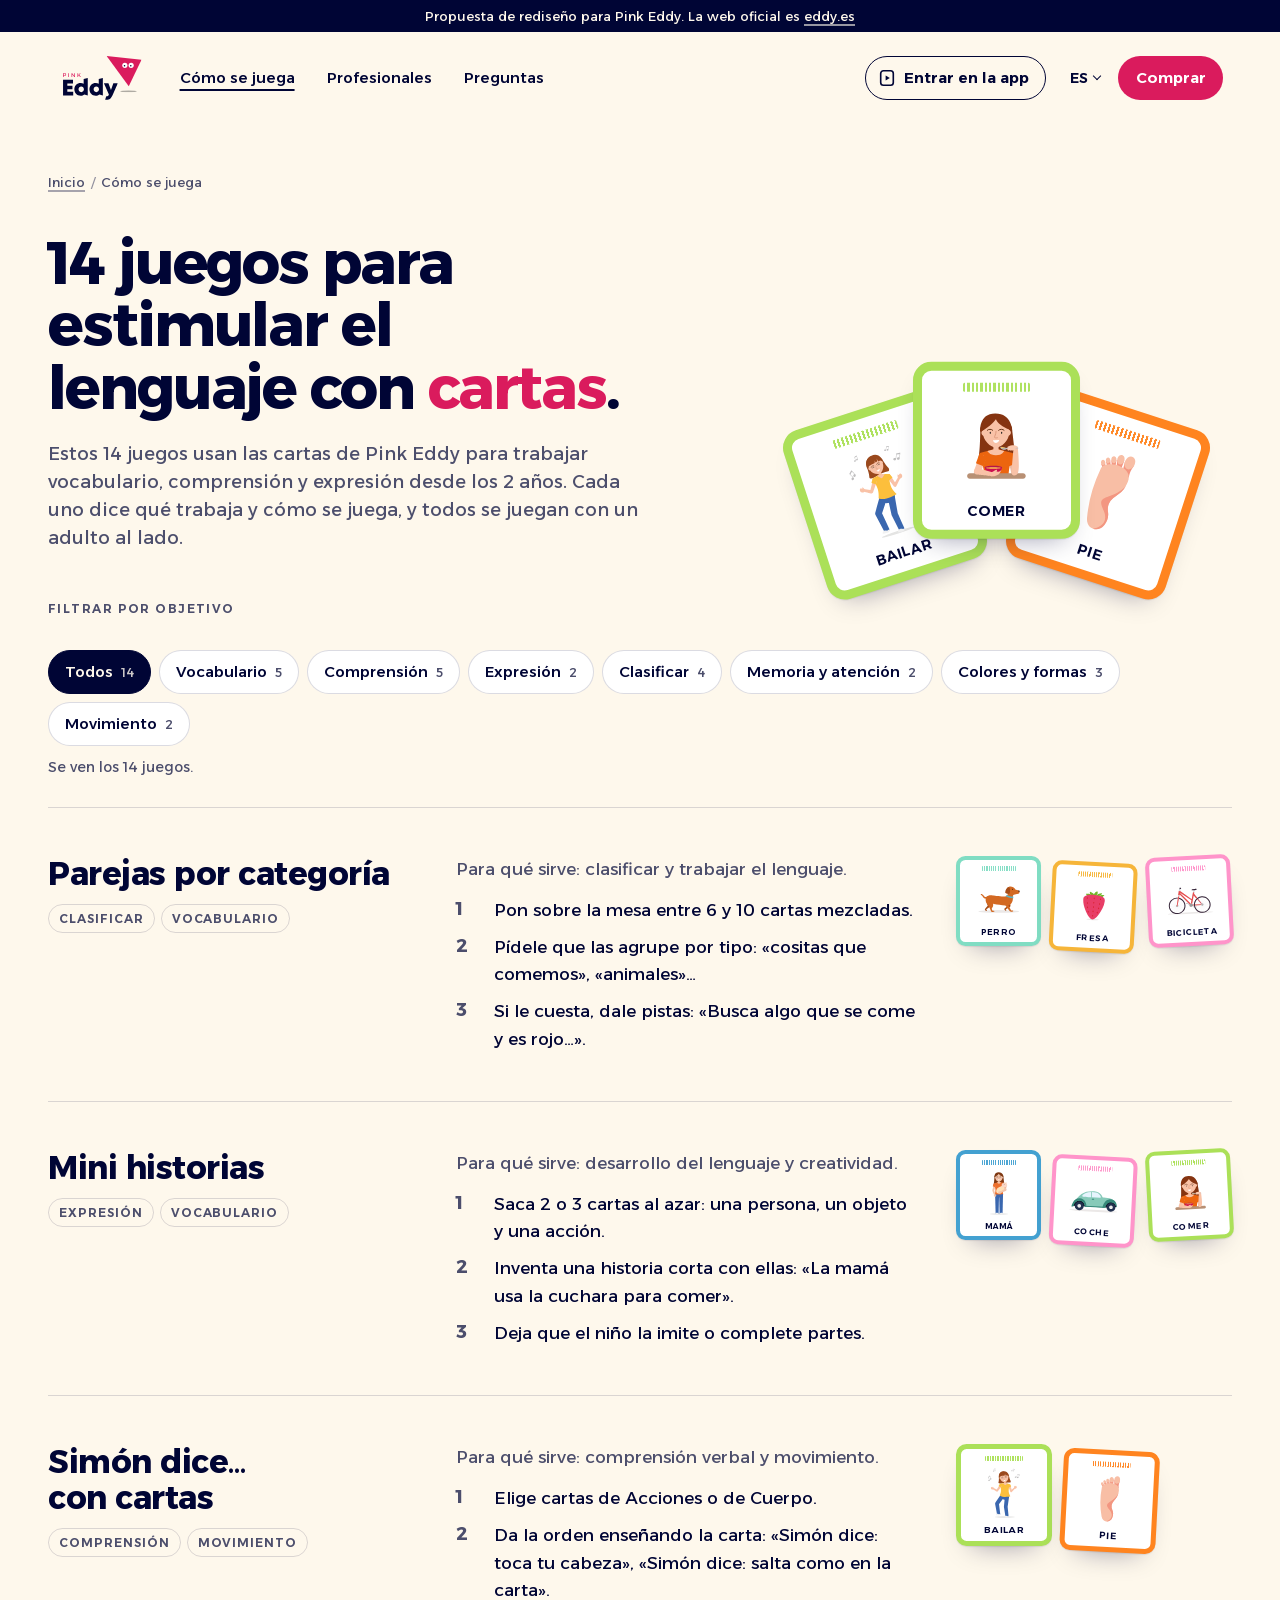
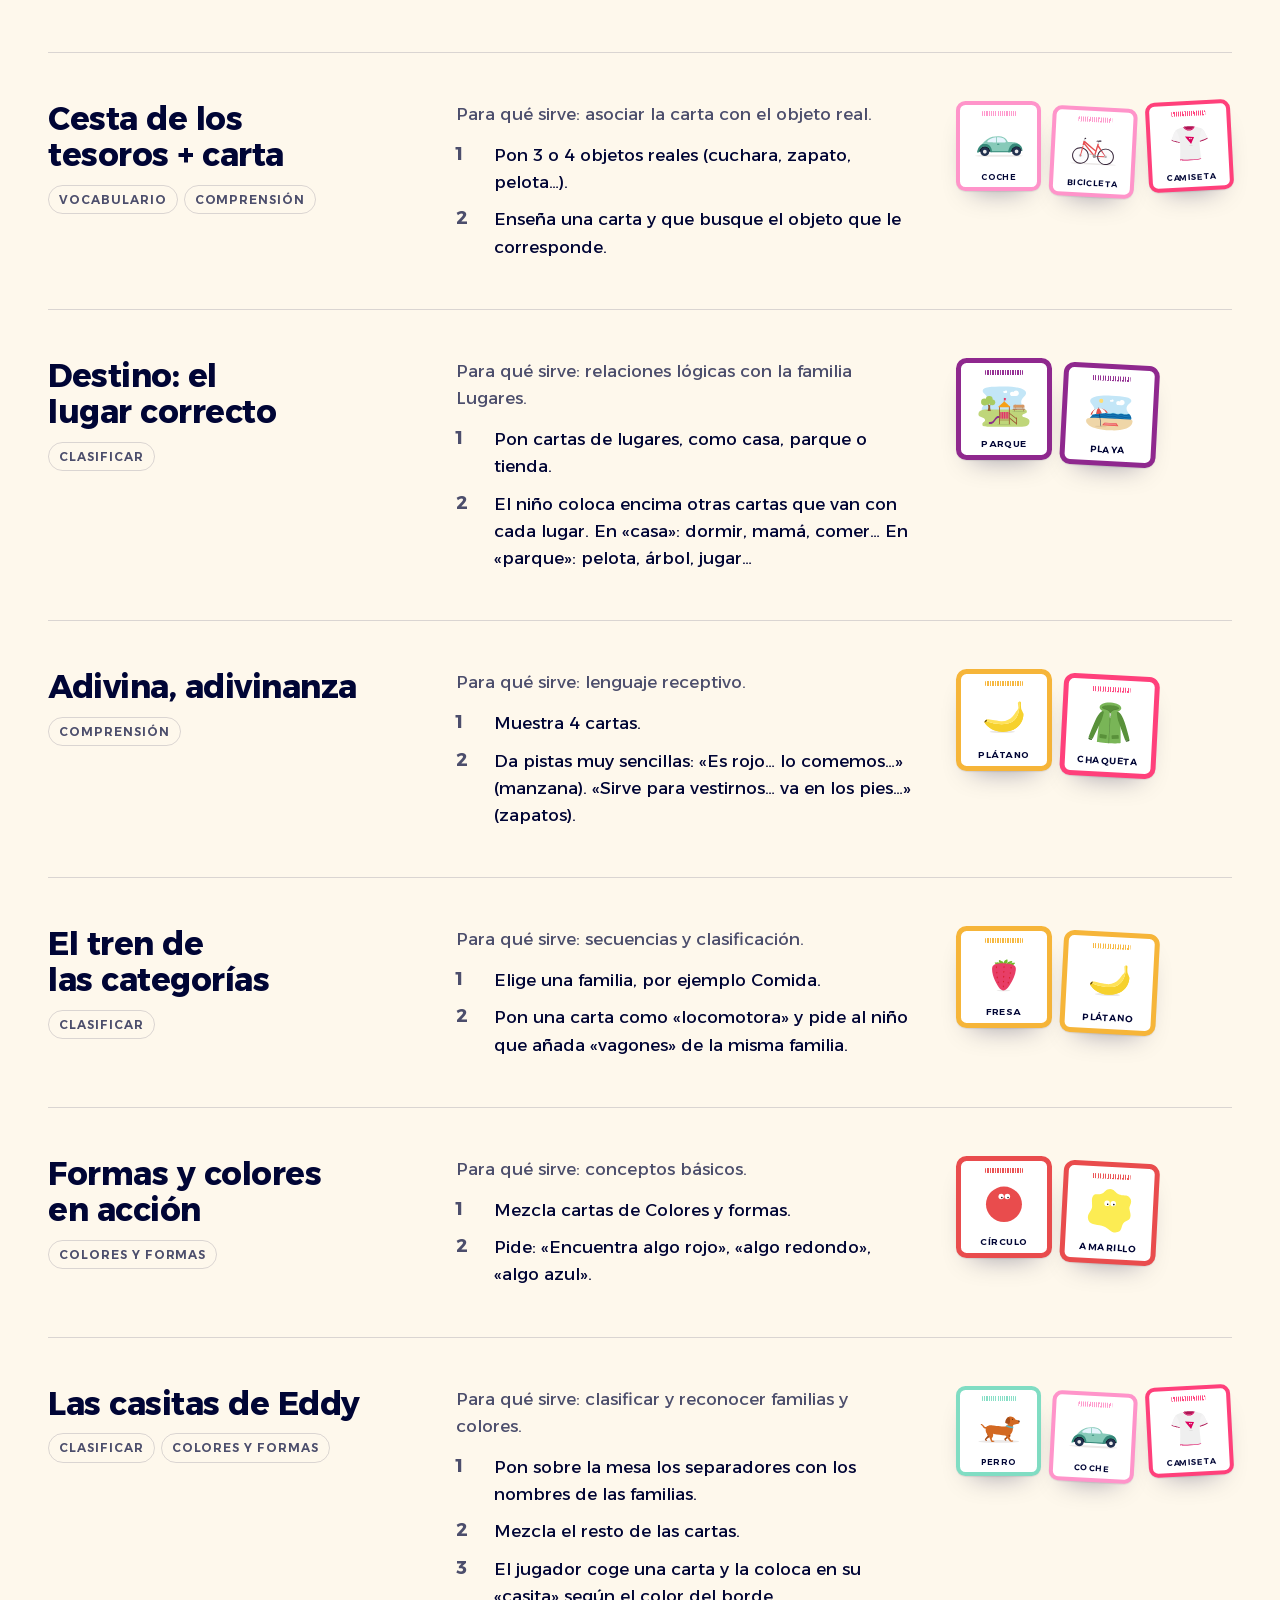
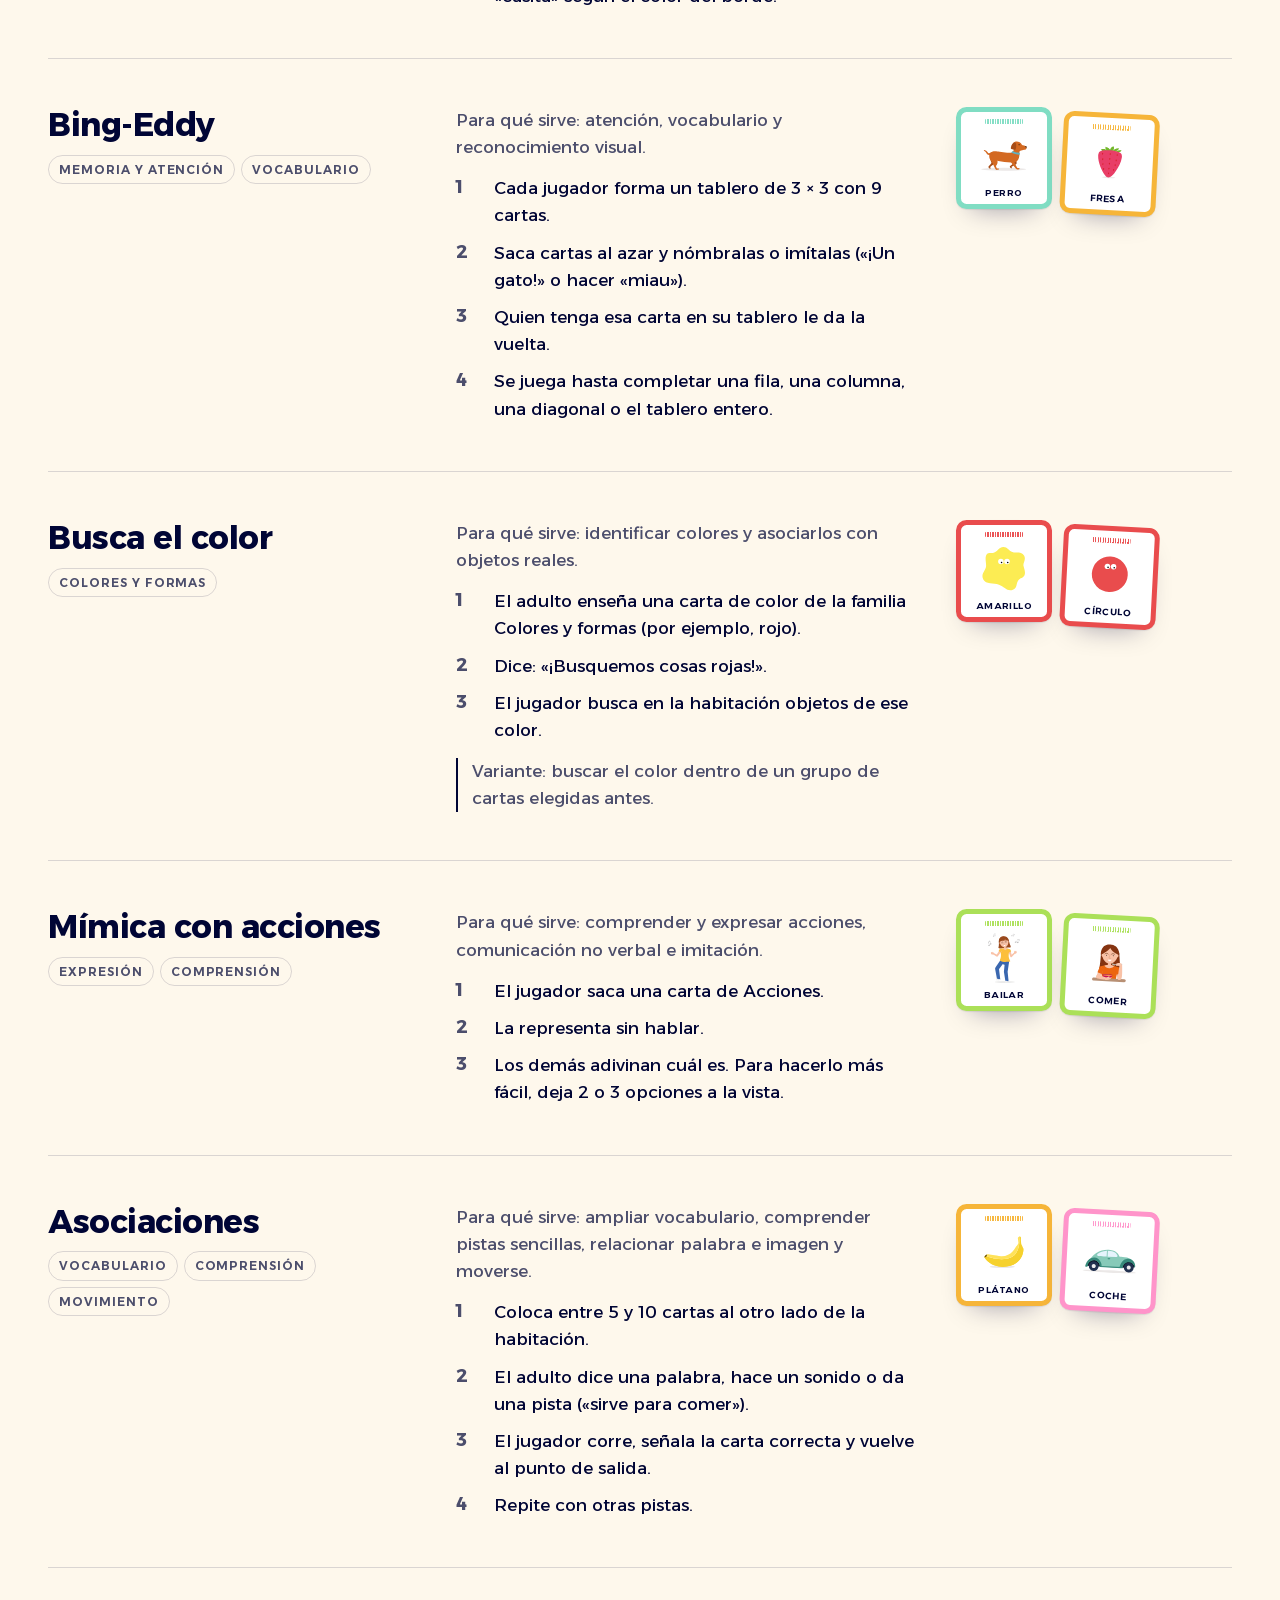
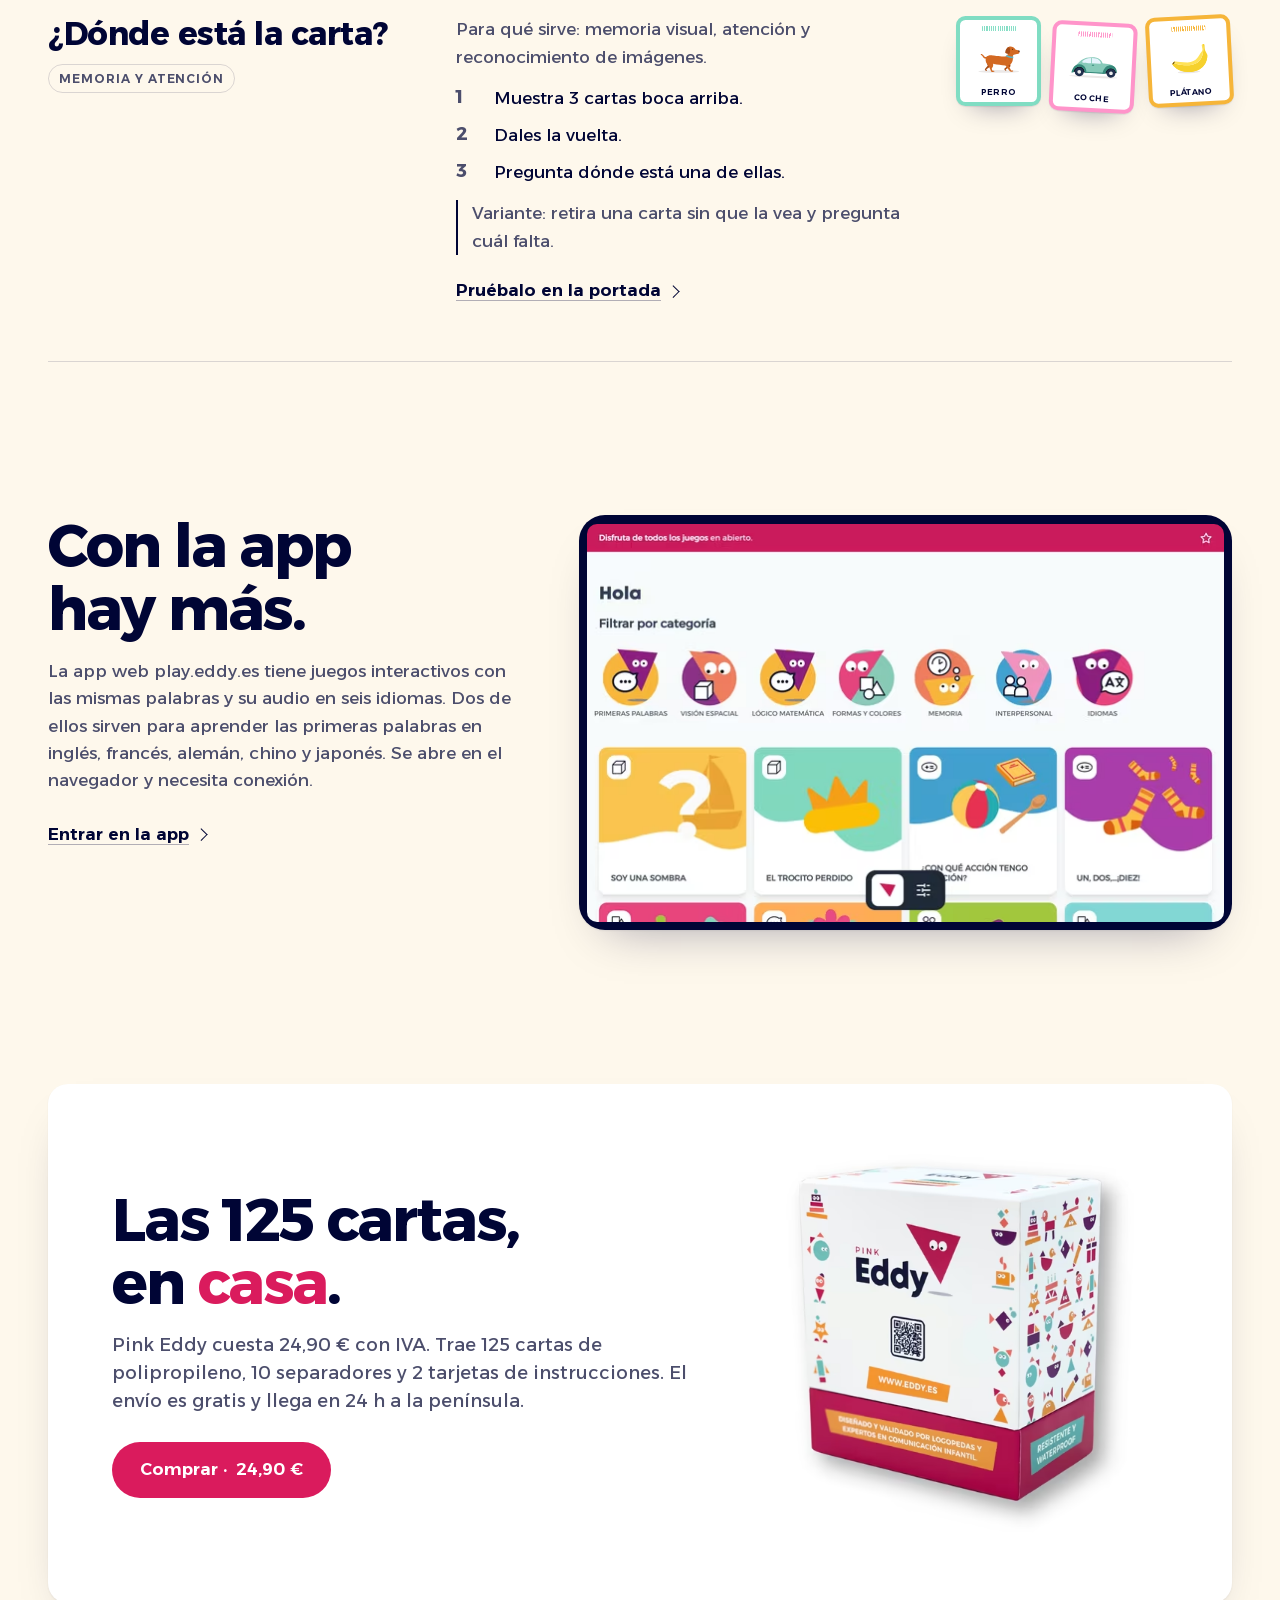
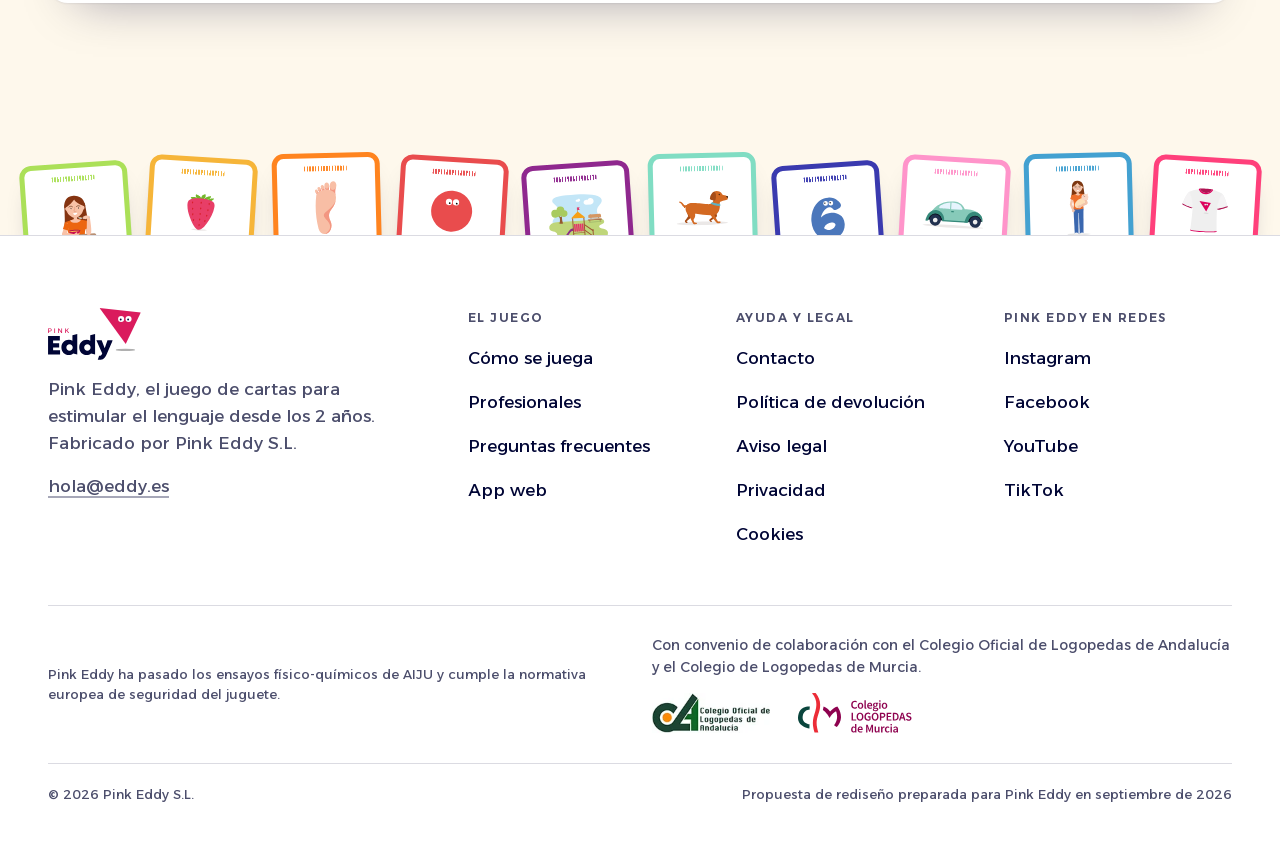
==== commit 1411be20: "Envío gratis: sello, cifras, ficha de compra, FAQ, barra móvil, llms.txt y datos estructurados Co-Au" ====
--- a/juegos/index.html
+++ b/juegos/index.html
@@ -31,9 +31,9 @@
 <meta name="twitter:description" content="Juegos para estimular el lenguaje en niños desde los 2 años: objetivo y cómo se juega en cada uno. Con las cartas solas o con la app web de Pink Eddy.">
 <meta name="twitter:image" content="https://tubitas.github.io/eddy-propuesta/assets/img/og.jpg">
 <link rel="preload" href="../assets/fonts/alexandria.woff2" as="font" type="font/woff2" crossorigin>
-<link rel="stylesheet" href="../assets/css/eddy.css?v=202609301811">
+<link rel="stylesheet" href="../assets/css/eddy.css?v=202609301813">
 <script>document.documentElement.classList.add('js');setTimeout(function(){if(!window.__eddy)document.documentElement.classList.remove('js')},4000)</script>
-<script src="../assets/js/eddy.js?v=202609301811" defer></script>
+<script src="../assets/js/eddy.js?v=202609301813" defer></script>
 <script type="application/ld+json">{"@context":"https://schema.org","@graph":[{"@type":"WebPage","@id":"https://www.eddy.es/juegos/#pagina","url":"https://www.eddy.es/juegos/","name":"14 juegos para estimular el lenguaje con cartas","inLanguage":"es","isPartOf":{"@id":"https://www.eddy.es/#web"},"about":{"@id":"https://www.eddy.es/#producto"}},{"@type":"BreadcrumbList","itemListElement":[{"@type":"ListItem","position":1,"name":"Inicio","item":"https://www.eddy.es/"},{"@type":"ListItem","position":2,"name":"Cómo se juega","item":"https://www.eddy.es/juegos/"}]},{"@type":"ItemList","name":"Juegos con las cartas de Pink Eddy","numberOfItems":14,"itemListElement":[{"@type":"ListItem","position":1,"item":{"@type":"HowTo","name":"Parejas por categoría","url":"https://www.eddy.es/juegos/#parejas-por-categoria","description":"Clasificar y trabajar el lenguaje.","step":[{"@type":"HowToStep","position":1,"text":"Pon sobre la mesa entre 6 y 10 cartas mezcladas."},{"@type":"HowToStep","position":2,"text":"Pídele que las agrupe por tipo: «cositas que comemos», «animales»…"},{"@type":"HowToStep","position":3,"text":"Si le cuesta, dale pistas: «Busca algo que se come y es rojo…»."}]}},{"@type":"ListItem","position":2,"item":{"@type":"HowTo","name":"Mini historias","url":"https://www.eddy.es/juegos/#mini-historias","description":"Desarrollo del lenguaje y creatividad.","step":[{"@type":"HowToStep","position":1,"text":"Saca 2 o 3 cartas al azar: una persona, un objeto y una acción."},{"@type":"HowToStep","position":2,"text":"Inventa una historia corta con ellas: «La mamá usa la cuchara para comer»."},{"@type":"HowToStep","position":3,"text":"Deja que el niño la imite o complete partes."}]}},{"@type":"ListItem","position":3,"item":{"@type":"HowTo","name":"Simón dice… con cartas","url":"https://www.eddy.es/juegos/#simon-dice","description":"Comprensión verbal y movimiento.","step":[{"@type":"HowToStep","position":1,"text":"Elige cartas de Acciones o de Cuerpo."},{"@type":"HowToStep","position":2,"text":"Da la orden enseñando la carta: «Simón dice: toca tu cabeza», «Simón dice: salta como en la carta»."}]}},{"@type":"ListItem","position":4,"item":{"@type":"HowTo","name":"Cesta de los tesoros + carta","url":"https://www.eddy.es/juegos/#cesta-de-los-tesoros","description":"Asociar la carta con el objeto real.","step":[{"@type":"HowToStep","position":1,"text":"Pon 3 o 4 objetos reales (cuchara, zapato, pelota…)."},{"@type":"HowToStep","position":2,"text":"Enseña una carta y que busque el objeto que le corresponde."}]}},{"@type":"ListItem","position":5,"item":{"@type":"HowTo","name":"Destino: el lugar correcto","url":"https://www.eddy.es/juegos/#destino-el-lugar-correcto","description":"Relaciones lógicas con la familia Lugares.","step":[{"@type":"HowToStep","position":1,"text":"Pon cartas de lugares, como casa, parque o tienda."},{"@type":"HowToStep","position":2,"text":"El niño coloca encima otras cartas que van con cada lugar. En «casa»: dormir, mamá, comer… En «parque»: pelota, árbol, jugar…"}]}},{"@type":"ListItem","position":6,"item":{"@type":"HowTo","name":"Adivina, adivinanza","url":"https://www.eddy.es/juegos/#adivina-adivinanza","description":"Lenguaje receptivo.","step":[{"@type":"HowToStep","position":1,"text":"Muestra 4 cartas."},{"@type":"HowToStep","position":2,"text":"Da pistas muy sencillas: «Es rojo… lo comemos…» (manzana). «Sirve para vestirnos… va en los pies…» (zapatos)."}]}},{"@type":"ListItem","position":7,"item":{"@type":"HowTo","name":"El tren de las categorías","url":"https://www.eddy.es/juegos/#el-tren-de-las-categorias","description":"Secuencias y clasificación.","step":[{"@type":"HowToStep","position":1,"text":"Elige una familia, por ejemplo Comida."},{"@type":"HowToStep","position":2,"text":"Pon una carta como «locomotora» y pide al niño que añada «vagones» de la misma familia."}]}},{"@type":"ListItem","position":8,"item":{"@type":"HowTo","name":"Formas y colores en acción","url":"https://www.eddy.es/juegos/#formas-y-colores-en-accion","description":"Conceptos básicos.","step":[{"@type":"HowToStep","position":1,"text":"Mezcla cartas de Colores y formas."},{"@type":"HowToStep","position":2,"text":"Pide: «Encuentra algo rojo», «algo redondo», «algo azul»."}]}},{"@type":"ListItem","position":9,"item":{"@type":"HowTo","name":"Las casitas de Eddy","url":"https://www.eddy.es/juegos/#las-casitas-de-eddy","description":"Clasificar y reconocer familias y colores.","step":[{"@type":"HowToStep","position":1,"text":"Pon sobre la mesa los separadores con los nombres de las familias."},{"@type":"HowToStep","position":2,"text":"Mezcla el resto de las cartas."},{"@type":"HowToStep","position":3,"text":"El jugador coge una carta y la coloca en su «casita» según el color del borde."}]}},{"@type":"ListItem","position":10,"item":{"@type":"HowTo","name":"Bing-Eddy","url":"https://www.eddy.es/juegos/#bing-eddy","description":"Atención, vocabulario y reconocimiento visual.","step":[{"@type":"HowToStep","position":1,"text":"Cada jugador forma un tablero de 3 × 3 con 9 cartas."},{"@type":"HowToStep","position":2,"text":"Saca cartas al azar y nómbralas o imítalas («¡Un gato!» o hacer «miau»)."},{"@type":"HowToStep","position":3,"text":"Quien tenga esa carta en su tablero le da la vuelta."},{"@type":"HowToStep","position":4,"text":"Se juega hasta completar una fila, una columna, una diagonal o el tablero entero."}]}},{"@type":"ListItem","position":11,"item":{"@type":"HowTo","name":"Busca el color","url":"https://www.eddy.es/juegos/#busca-el-color","description":"Identificar colores y asociarlos con objetos reales.","step":[{"@type":"HowToStep","position":1,"text":"El adulto enseña una carta de color de la familia Colores y formas (por ejemplo, rojo)."},{"@type":"HowToStep","position":2,"text":"Dice: «¡Busquemos cosas rojas!»."},{"@type":"HowToStep","position":3,"text":"El jugador busca en la habitación objetos de ese color."},{"@type":"HowToStep","position":4,"name":"Variante","text":"Buscar el color dentro de un grupo de cartas elegidas antes."}]}},{"@type":"ListItem","position":12,"item":{"@type":"HowTo","name":"Mímica con acciones","url":"https://www.eddy.es/juegos/#mimica-con-acciones","description":"Comprender y expresar acciones, comunicación no verbal e imitación.","step":[{"@type":"HowToStep","position":1,"text":"El jugador saca una carta de Acciones."},{"@type":"HowToStep","position":2,"text":"La representa sin hablar."},{"@type":"HowToStep","position":3,"text":"Los demás adivinan cuál es. Para hacerlo más fácil, deja 2 o 3 opciones a la vista."}]}},{"@type":"ListItem","position":13,"item":{"@type":"HowTo","name":"Asociaciones","url":"https://www.eddy.es/juegos/#asociaciones","description":"Ampliar vocabulario, comprender pistas sencillas, relacionar palabra e imagen y moverse.","step":[{"@type":"HowToStep","position":1,"text":"Coloca entre 5 y 10 cartas al otro lado de la habitación."},{"@type":"HowToStep","position":2,"text":"El adulto dice una palabra, hace un sonido o da una pista («sirve para comer»)."},{"@type":"HowToStep","position":3,"text":"El jugador corre, señala la carta correcta y vuelve al punto de salida."},{"@type":"HowToStep","position":4,"text":"Repite con otras pistas."}]}},{"@type":"ListItem","position":14,"item":{"@type":"HowTo","name":"¿Dónde está la carta?","url":"https://www.eddy.es/juegos/#donde-esta-la-carta","description":"Memoria visual, atención y reconocimiento de imágenes.","step":[{"@type":"HowToStep","position":1,"text":"Muestra 3 cartas boca arriba."},{"@type":"HowToStep","position":2,"text":"Dales la vuelta."},{"@type":"HowToStep","position":3,"text":"Pregunta dónde está una de ellas."},{"@type":"HowToStep","position":4,"name":"Variante","text":"Retira una carta sin que la vea y pregunta cuál falta."}]}}]}]}</script>
 </head>
 <body data-precio-eur="24.90" data-demo>
@@ -153,7 +153,7 @@
       <div class="cierre" data-reveal>
         <div>
           <h2 class="h2" id="cierre-t">Las 125 cartas, en <em>casa</em>.</h2>
-          <p class="lead" style="margin-top:18px">Pink Eddy cuesta <span data-precio>24,90 €</span> con IVA. Trae 125 cartas de polipropileno, 10 separadores y 2 tarjetas de instrucciones. Los gastos de envío aparecen en la tienda antes de pagar.</p>
+          <p class="lead" style="margin-top:18px">Pink Eddy cuesta <span data-precio>24,90 €</span> con IVA. Trae 125 cartas de polipropileno, 10 separadores y 2 tarjetas de instrucciones. El envío es gratis y llega en 24 h a la península.</p>
           <a class="btn btn--rosa btn--l" href="../#comprar" data-cta-compra>Comprar · <span data-precio>24,90 €</span></a>
         </div>
         <div class="cierre__foto"><picture><source type="image/avif" srcset="../assets/img/caja-480.avif 480w, ../assets/img/caja-800.avif 800w" sizes="(min-width: 900px) 360px, 80vw"><source type="image/webp" srcset="../assets/img/caja-480.webp 480w, ../assets/img/caja-800.webp 800w" sizes="(min-width: 900px) 360px, 80vw"><img src="../assets/img/caja-800.webp" width="800" height="870" alt="Caja de Pink Eddy" loading="lazy" decoding="async"></picture></div>
@@ -183,5 +183,5 @@
     </div>
     <div class="pie__legal"><span>© 2026 Pink Eddy S.L.</span><span>Propuesta de rediseño preparada para Pink Eddy en septiembre de 2026</span></div>
   </div></div>
-</footer><aside class="barra" data-barra aria-label="Compra rápida" inert aria-hidden="true"><p class="barra__txt"><strong>Pink Eddy</strong><span><span data-precio>24,90 €</span> · entrega en 24 h</span></p><a class="btn btn--rosa btn--s" href="../#comprar">Comprar</a></aside></body>
+</footer><aside class="barra" data-barra aria-label="Compra rápida" inert aria-hidden="true"><p class="barra__txt"><strong>Pink Eddy</strong><span><span data-precio>24,90 €</span> · envío gratis en 24 h</span></p><a class="btn btn--rosa btn--s" href="../#comprar">Comprar</a></aside></body>
 </html>
